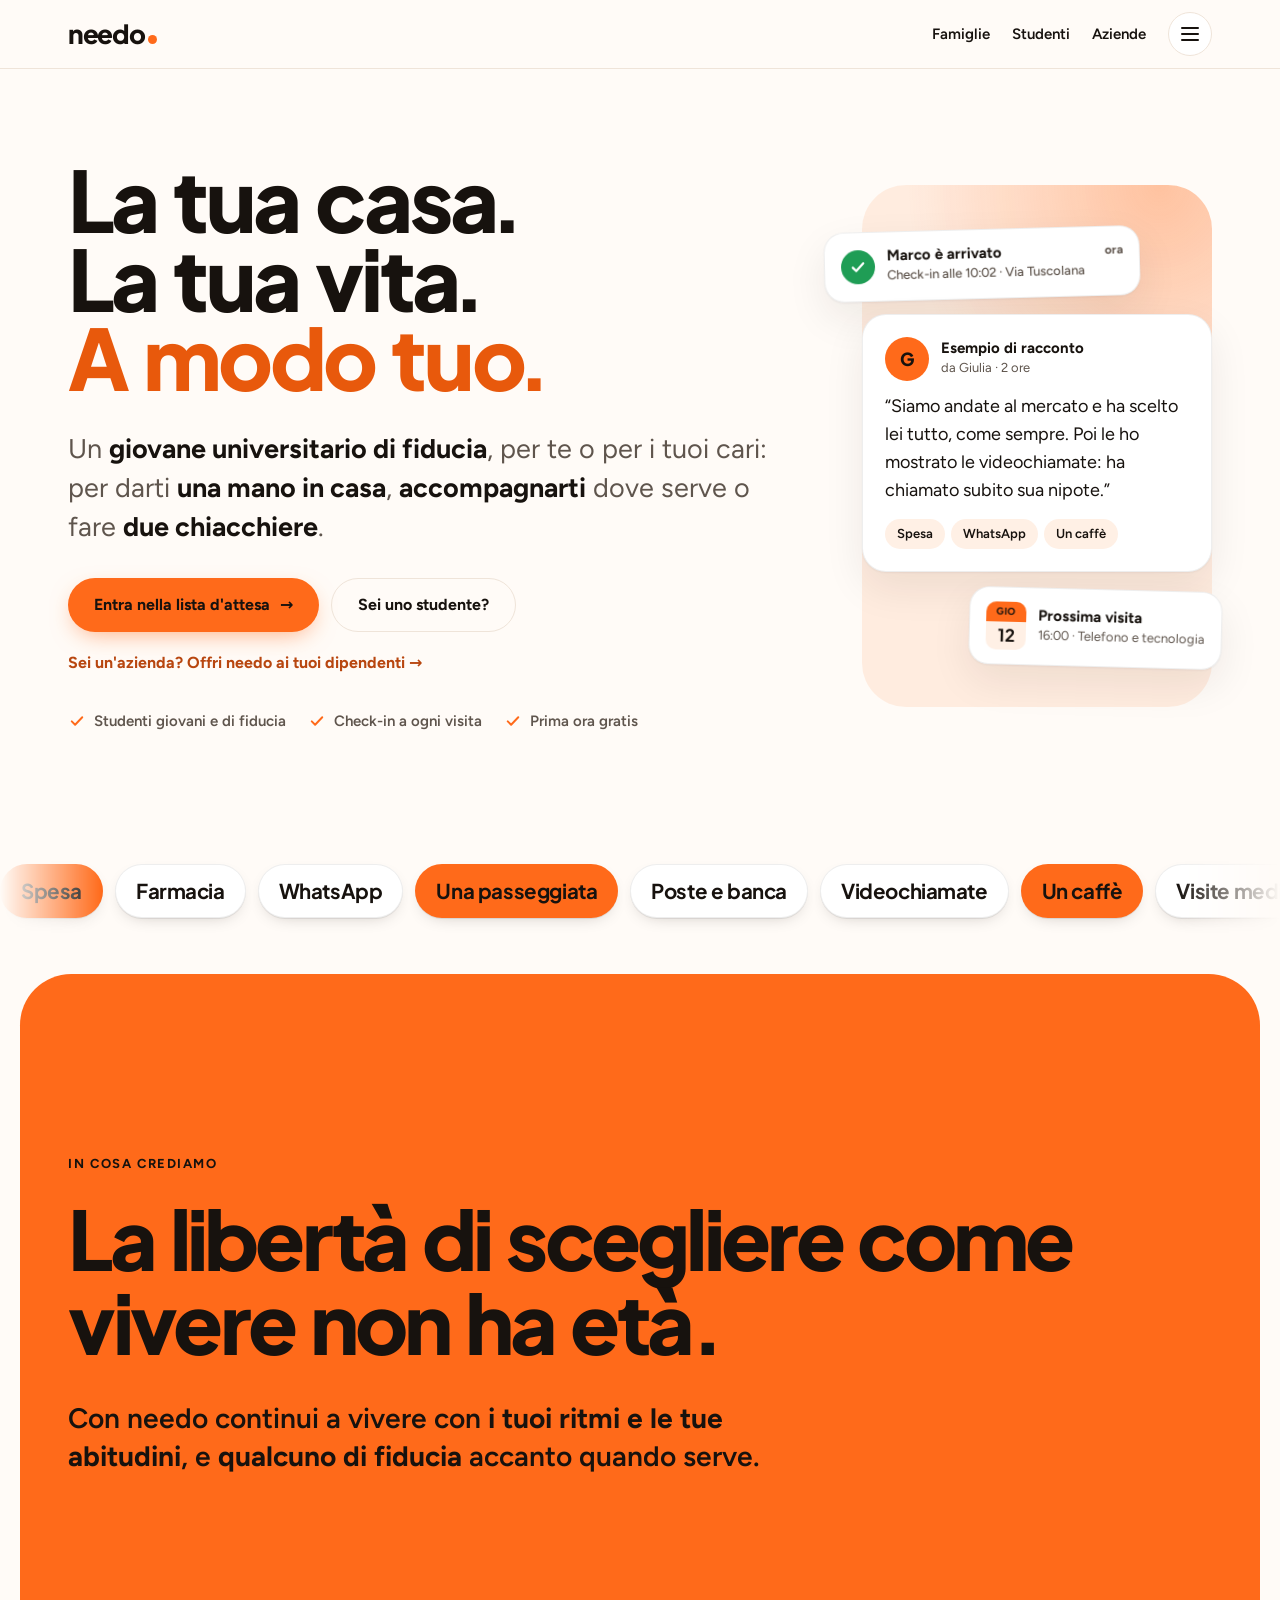
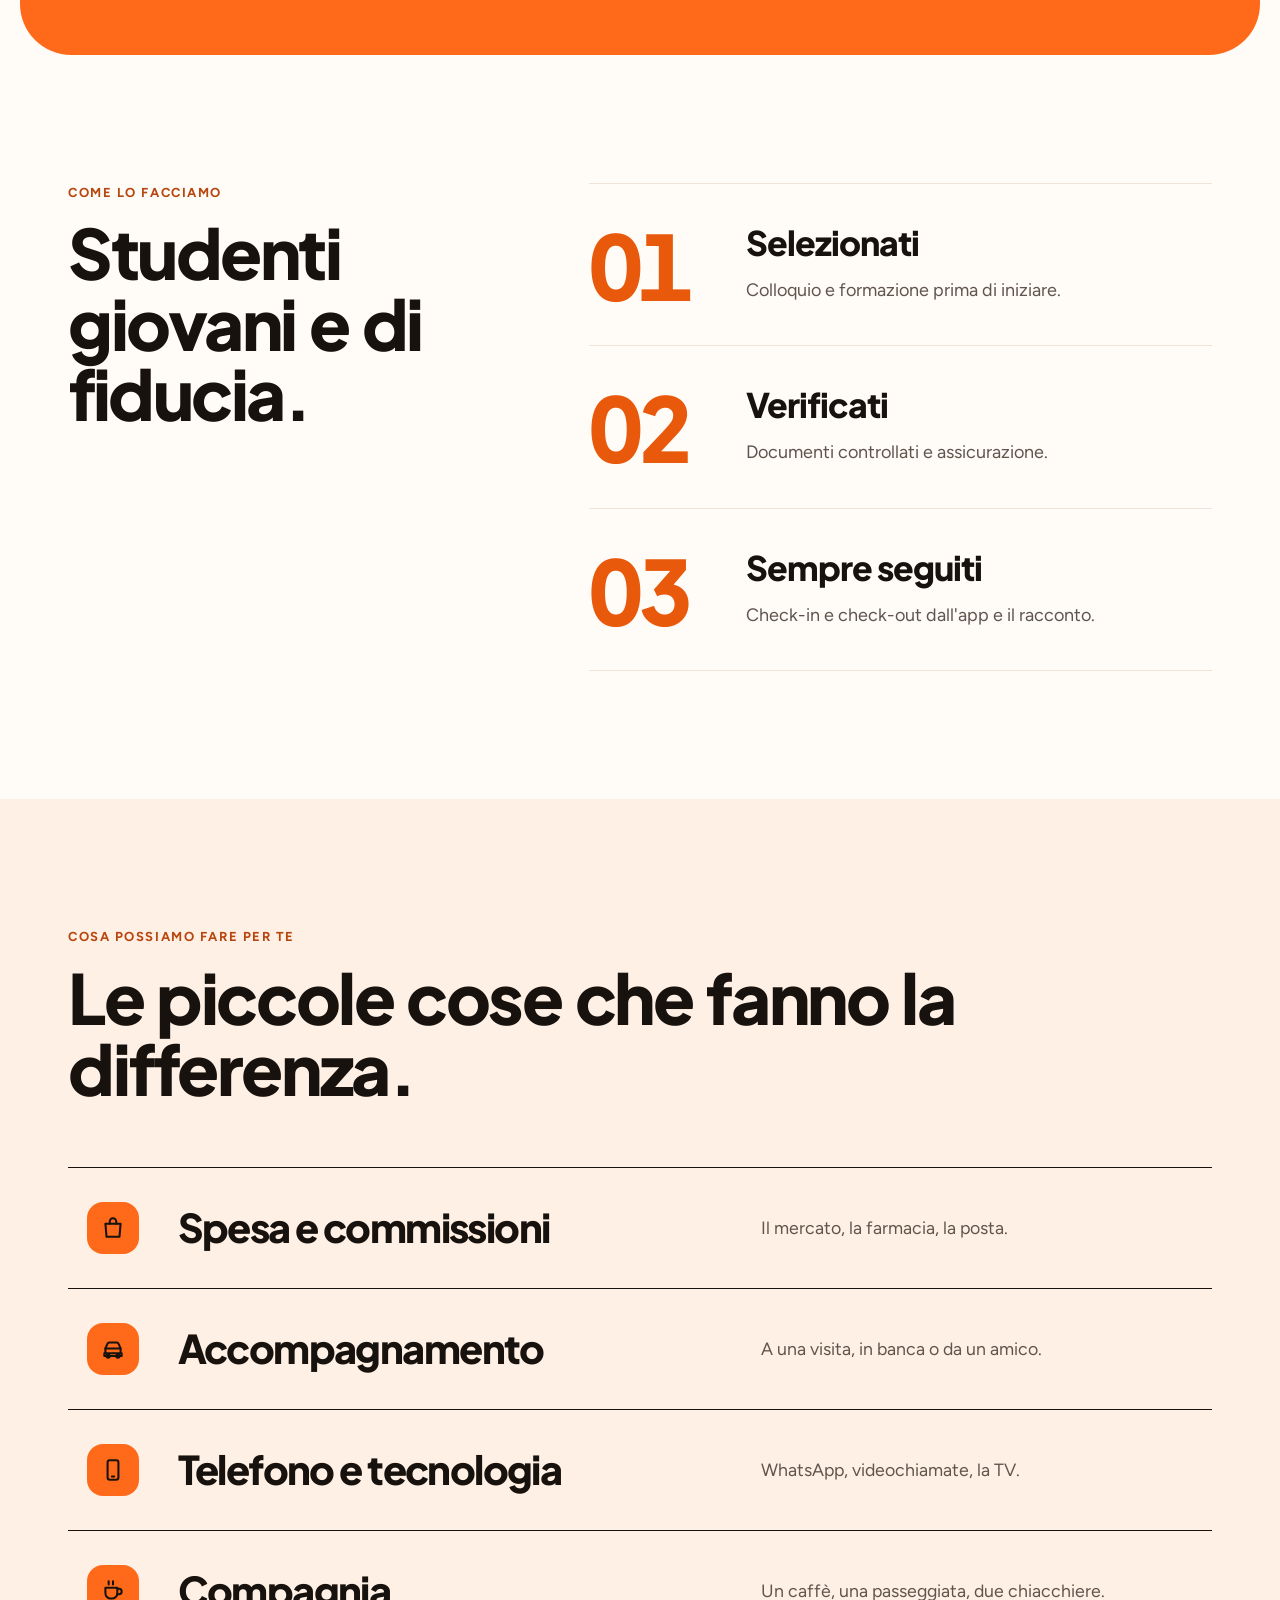
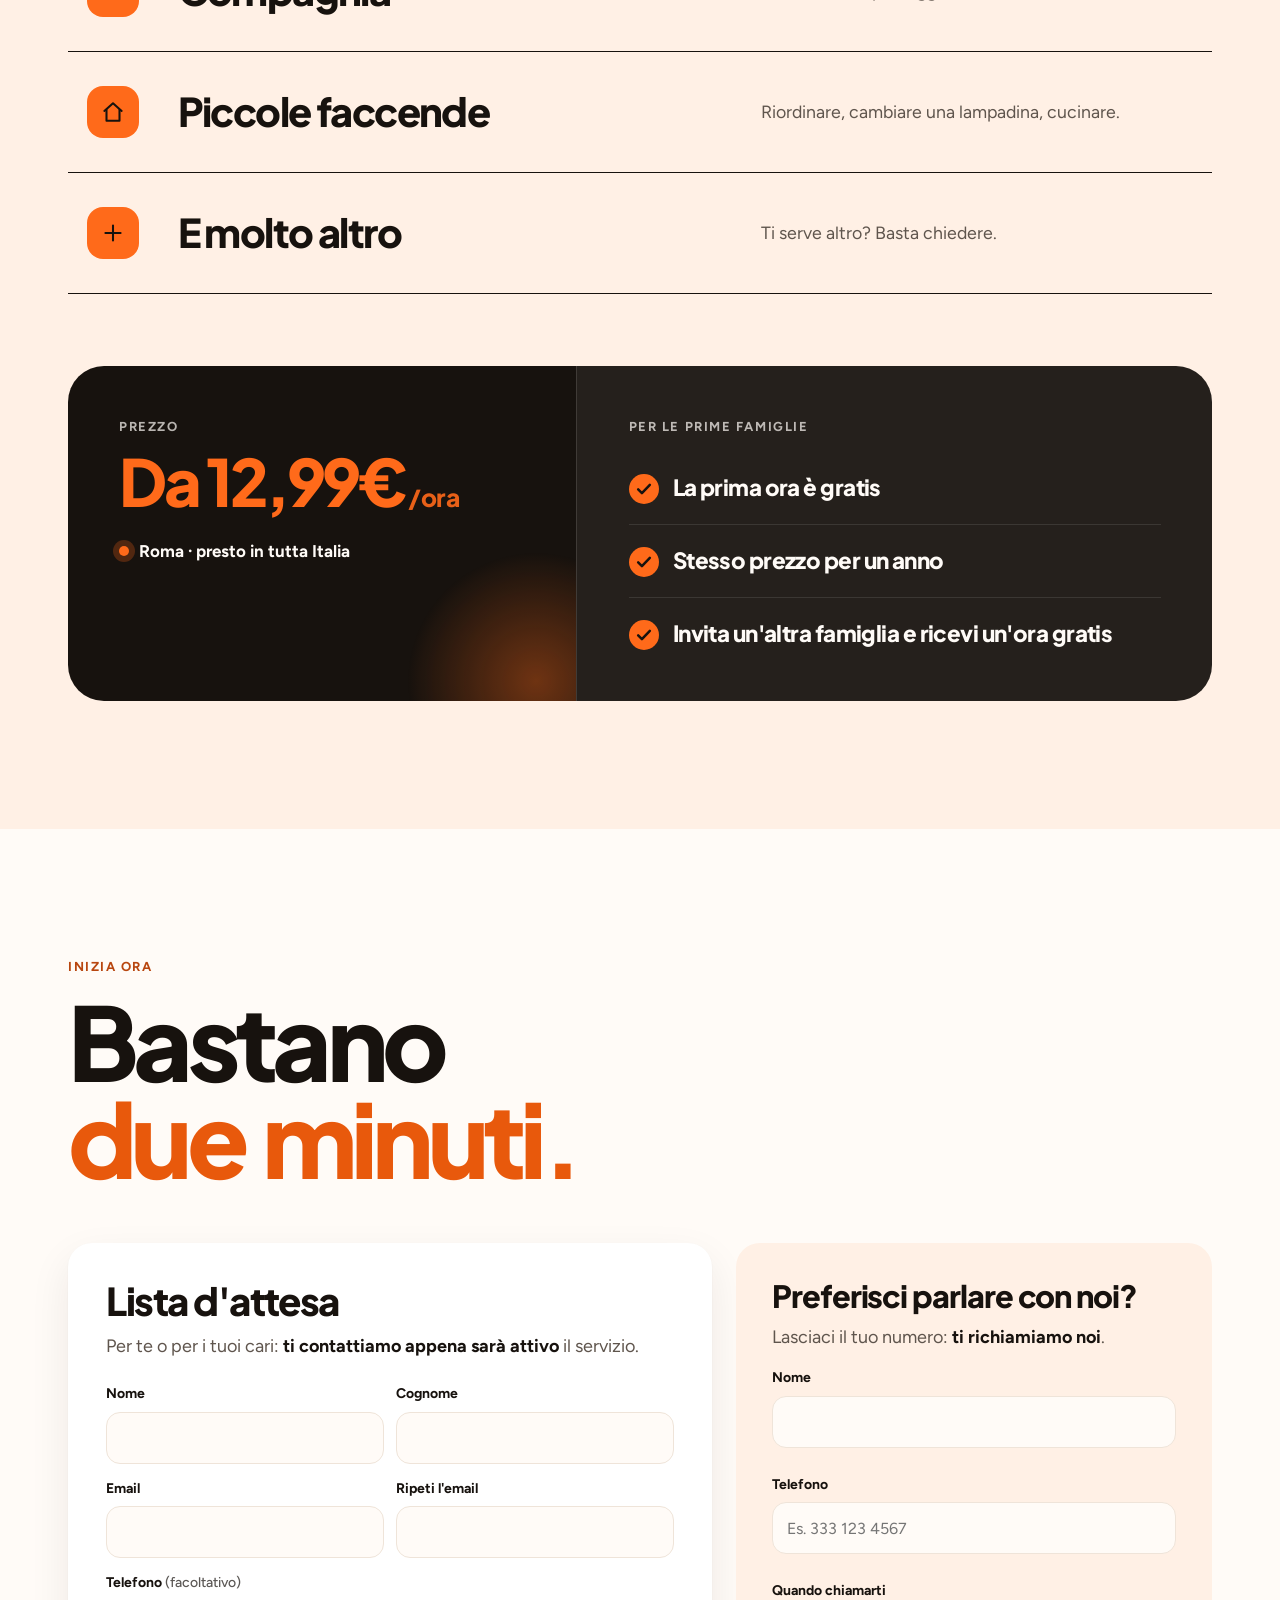
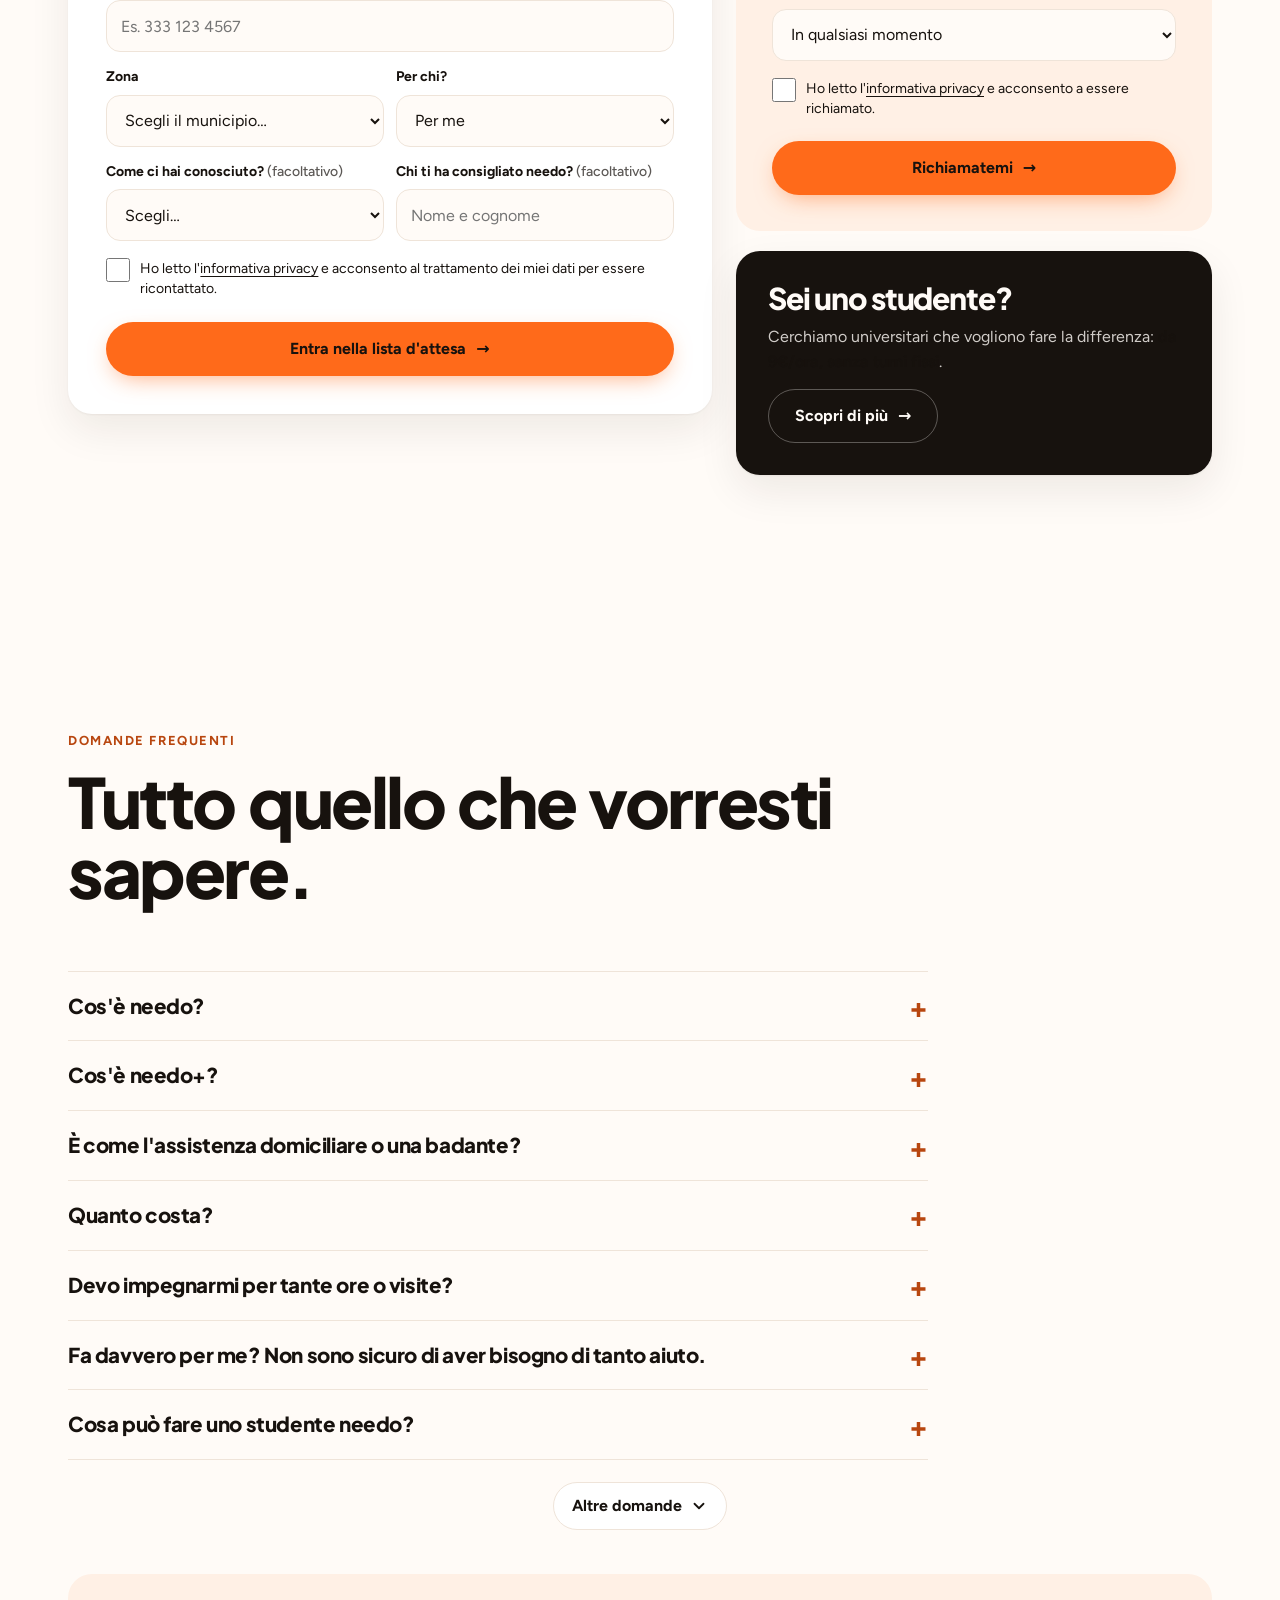
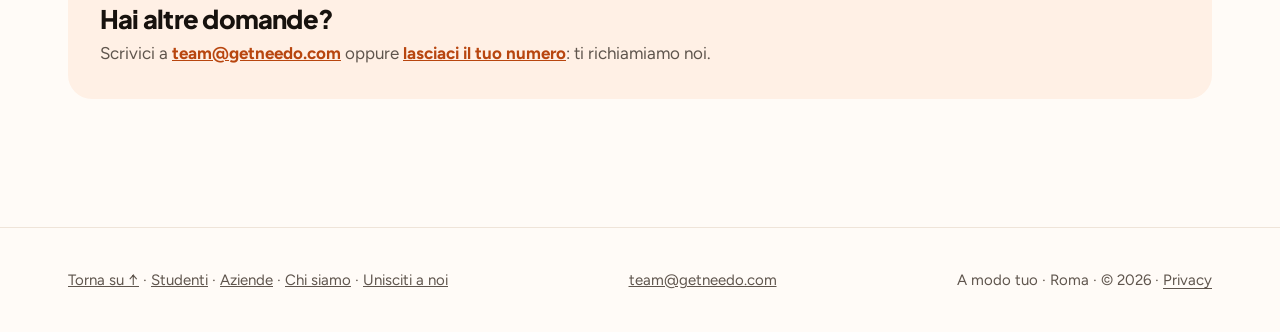
==== index.html @ 5aa0898e "Parole chiave in evidenza su homepage, studenti, aziende e FAQ Co-Authored-By: Claude Opus 5.5 <nore" ====
<!doctype html>
<html lang="it">
<head>
<meta charset="utf-8">
<meta http-equiv="Content-Security-Policy" content="default-src 'self'; script-src 'sha256-QHNyvWXRc6ZRGN6/4P1w8562lsa6UaY+77UjCeIDh50=' https://static.cloudflareinsights.com; style-src 'self' 'unsafe-inline'; font-src 'self'; img-src 'self' data:; connect-src 'self' https://cloudflareinsights.com https://script.google.com https://script.googleusercontent.com https://dns.google; form-action 'none'; base-uri 'none'; object-src 'none'; upgrade-insecure-requests">
<meta name="referrer" content="no-referrer">
<meta name="viewport" content="width=device-width, initial-scale=1, viewport-fit=cover">
<title>needo · Compagnia e aiuto per anziani a Roma</title>
<meta name="description" content="Studenti universitari selezionati aiutano gli anziani a Roma: spesa, commissioni, telefono, compagnia. Da 12,99€/ora, prima ora gratis.">
<meta name="theme-color" content="#FFFBF7" media="(prefers-color-scheme: light)">
<meta name="theme-color" content="#121010" media="(prefers-color-scheme: dark)">
<link rel="icon" type="image/svg+xml" href="/favicon.svg">
<link rel="icon" type="image/png" sizes="32x32" href="/favicon-32.png">
<link rel="apple-touch-icon" href="/apple-touch-icon.png">
<link rel="canonical" href="https://getneedo.com/">
<meta property="og:type" content="website">
<meta property="og:url" content="https://getneedo.com/">
<meta property="og:title" content="needo · Compagnia e aiuto per anziani a Roma">
<meta property="og:description" content="Studenti universitari di fiducia per la spesa, il telefono, un caffè o una passeggiata. Dopo ogni visita, un breve racconto alla famiglia. Roma.">
<meta property="og:image" content="https://getneedo.com/og-image.png">
<meta property="og:locale" content="it_IT">
<meta name="twitter:card" content="summary_large_image">
<script type="application/ld+json">{"@context": "https://schema.org", "@type": "Organization", "name": "needo", "url": "https://getneedo.com/", "logo": "https://getneedo.com/icon-512.png", "email": "team@getneedo.com", "areaServed": {"@type": "City", "name": "Roma"}}</script>
<script type="application/ld+json">{"@context": "https://schema.org", "@type": "Service", "name": "Compagnia e aiuto per anziani a domicilio", "serviceType": "Compagnia e aiuto non sanitario per anziani", "provider": {"@type": "Organization", "name": "needo", "url": "https://getneedo.com/"}, "areaServed": {"@type": "City", "name": "Roma"}, "availableLanguage": "it", "offers": {"@type": "Offer", "priceCurrency": "EUR", "priceSpecification": {"@type": "UnitPriceSpecification", "price": 12.99, "priceCurrency": "EUR", "unitText": "ora", "valueAddedTaxIncluded": true}}}</script>
<script type="application/ld+json">{"@context": "https://schema.org", "@type": "FAQPage", "mainEntity": [{"@type": "Question", "name": "Cos'è needo?", "acceptedAnswer": {"@type": "Answer", "text": "Mettiamo in contatto le persone anziane e le loro famiglie con studenti universitari selezionati, che danno una mano nelle piccole cose di ogni giorno: commissioni, accompagnamenti, tecnologia, compagnia. Dopo ogni visita la famiglia riceve un breve racconto di com'è andata."}}, {"@type": "Question", "name": "È come l'assistenza domiciliare o una badante?", "acceptedAnswer": {"@type": "Answer", "text": "No. Offriamo aiuto pratico e compagnia, a ore e quando serve, senza prestazioni sanitarie. Non sostituiamo un medico, un infermiere o una badante a tempo pieno: siamo un aiuto in più, leggero e flessibile."}}, {"@type": "Question", "name": "Quanto costa?", "acceptedAnswer": {"@type": "Answer", "text": "Da 12,99€ l'ora: paghi solo il tempo prenotato e il prezzo dipende dal servizio. A ogni visita si aggiunge un costo di servizio di 1,50€, che con l'abbonamento needo+ non paghi. Sulle visite di più di 2 ore hai uno sconto del 5%; sulle visite che si ripetono ogni settimana il 5%, o il 10% con 2 o più giorni a settimana. Per le prime famiglie la prima ora è gratis e il prezzo resta lo stesso per 12 mesi."}}, {"@type": "Question", "name": "Devo impegnarmi per tante ore o visite?", "acceptedAnswer": {"@type": "Answer", "text": "No. Puoi prenotare quando ti serve, anche una volta sola. Se vuoi visite regolari, quando prenoti scegli “Ogni settimana”: hai il 5% di sconto, il 10% se sono 2 o più giorni a settimana."}}, {"@type": "Question", "name": "Cos'è needo+?", "acceptedAnswer": {"@type": "Answer", "text": "È l'abbonamento per le famiglie, a 9,99€ al mese. Con needo+ non paghi il costo di servizio (1,50€ in meno su ogni visita), prenoti fino a 90 giorni prima invece di 60, hai uno sconto del 10% invece del 5% sulle visite di più di 2 ore e un'assistenza prioritaria: il nostro team risponde prima a te."}}, {"@type": "Question", "name": "Fa davvero per me? Non sono sicuro di aver bisogno di tanto aiuto.", "acceptedAnswer": {"@type": "Answer", "text": "È pensato proprio per chi se la cava benissimo da solo ma ogni tanto vorrebbe una mano: una commissione, un problema con il telefono, una passeggiata in compagnia. Prova la prima ora gratis e decidi tu."}}, {"@type": "Question", "name": "Cosa può fare uno studente needo?", "acceptedAnswer": {"@type": "Answer", "text": "La spesa e le commissioni, l'accompagnamento a una visita o in banca, l'aiuto con il telefono, WhatsApp e la TV, un po' di compagnia e piccole faccende di casa. Ti serve altro? Chiedi: probabilmente possiamo aiutarti."}}, {"@type": "Question", "name": "Chi sono gli studenti needo?", "acceptedAnswer": {"@type": "Answer", "text": "Sono studenti universitari maggiorenni, gentili e affidabili, che vogliono fare la differenza nella vita di qualcuno."}}, {"@type": "Question", "name": "Come garantite che le visite siano sicure e affidabili?", "acceptedAnswer": {"@type": "Answer", "text": "Conosciamo ogni studente con un colloquio, controlliamo documenti ed email universitaria e lo formiamo prima che inizi. Ogni visita inizia e finisce con un check-in e un check-out dall'app, e dopo arriva il racconto alla famiglia. Se qualcosa non va, ce ne occupiamo subito."}}, {"@type": "Question", "name": "Come viene scelto lo studente per me?", "acceptedAnswer": {"@type": "Answer", "text": "In base a dove abiti, al giorno e all'orario che preferisci e al tipo di aiuto che ti serve. Lo studente vede la tua richiesta e la accetta."}}, {"@type": "Question", "name": "In cosa è diverso needo da un'agenzia o da altre app?", "acceptedAnswer": {"@type": "Answer", "text": "Non ti mandiamo uno sconosciuto qualunque: gli studenti sono selezionati e formati da noi, prenoti in pochi tocchi senza contratti né impegni, e dopo ogni visita sai sempre com'è andata."}}, {"@type": "Question", "name": "Cosa succede durante una visita?", "acceptedAnswer": {"@type": "Answer", "text": "Lo studente arriva all'orario prenotato, fa check-in dall'app e ti aiuta con quello che avevi chiesto, con calma e ai tuoi tempi. Alla fine fa check-out e scrive il racconto della visita."}}, {"@type": "Question", "name": "Quanto dura una visita?", "acceptedAnswer": {"@type": "Answer", "text": "Decidi tu: prenoti il tempo che ti serve, a partire da un'ora."}}, {"@type": "Question", "name": "Come prenoto le visite?", "acceptedAnswer": {"@type": "Answer", "text": "Dall'app: scegli il giorno, l'orario e di cosa hai bisogno. Se preferisci, può farlo un tuo familiare per te, oppure puoi chiederci di richiamarti."}}, {"@type": "Question", "name": "Posso iscrivere un mio genitore o un nonno?", "acceptedAnswer": {"@type": "Answer", "text": "Sì. Puoi iscriverlo tu e gestire tutto al suo posto: il racconto di ogni visita arriva a te, anche se vivi lontano."}}, {"@type": "Question", "name": "Cosa significa needo per la mia famiglia?", "acceptedAnswer": {"@type": "Answer", "text": "Meno preoccupazioni: sai che il tuo caro ha qualcuno di fiducia accanto, e dopo ogni visita ricevi un racconto di com'è andata, anche da lontano."}}, {"@type": "Question", "name": "Come accedo all'app?", "acceptedAnswer": {"@type": "Answer", "text": "Quando il servizio sarà attivo nella tua zona ti mandiamo il link per scaricare l'app: accedi con l'email con cui ti sei iscritto."}}, {"@type": "Question", "name": "Non ho bisogno di assistenza: perché dovrei usarlo?", "acceptedAnswer": {"@type": "Answer", "text": "Non è solo per chi è in difficoltà. È per chi vuole continuare a vivere a modo suo, con qualcuno che dà una mano quando serve e porta un po' di compagnia."}}, {"@type": "Question", "name": "Dove siete attivi?", "acceptedAnswer": {"@type": "Answer", "text": "Stiamo partendo a Roma e presto arriveremo in tutta Italia. Iscriviti alla lista d'attesa: ti scriviamo appena possiamo venire nella tua zona."}}, {"@type": "Question", "name": "La mia azienda può offrire needo ai dipendenti?", "acceptedAnswer": {"@type": "Answer", "text": "Sì. Le aziende possono offrire needo con il welfare aziendale: per il dipendente diventa un benefit da usare per i propri familiari. Trovi tutto nella pagina per le aziende."}}, {"@type": "Question", "name": "Come funziona per gli studenti?", "acceptedAnswer": {"@type": "Answer", "text": "Guadagni da 9€ l'ora, senza turni fissi: accetti solo le visite che vuoi. Paghiamo ogni settimana e se inviti un amico ricevi 5€ quando fa le prime 3 visite. Ti candidi con l'email universitaria."}}]}</script>
<link rel="preload" href="/fonts/jakarta-800.woff2" as="font" type="font/woff2" crossorigin>
<link rel="preload" href="/fonts/figtree-400.woff2" as="font" type="font/woff2" crossorigin>
<link rel="stylesheet" href="/fonts/fonts.css">
<style>
:root{
  --bg:#FFFBF7; --surface:#FFFFFF; --soft:#FFF0E5; --ink:#17120E; --muted:#5F554D; --line:#EFE4D9;
  --brand:#FF6A1A; --on-brand:#17120E; --brand-text:#B8460F; --brand-big:#E8590C;
  --why-bg:#FF6A1A; --why-ink:#17120E; --err:#B42318;
  --btn2-bg:#17120E; --btn2-ink:#FFFBF7; --err-dark:#FFB4A6;
  --shadow:0 1px 2px rgba(40,20,10,.05),0 16px 40px rgba(40,20,10,.08);
  --head:'Plus Jakarta Sans',system-ui,sans-serif; --body:'Figtree',system-ui,sans-serif;
  color-scheme:light;
}
@media (prefers-color-scheme: dark){
  :root:not([data-theme="light"]){
    --bg:#121010; --surface:#1D1916; --soft:#26201B; --ink:#F7F1EA; --muted:#B8ADA3; --line:#332B25;
    --brand:#FF7A33; --on-brand:#17120E; --brand-text:#FF8A4C; --brand-big:#FF7A33;
    --why-bg:#FF7A33; --why-ink:#17120E; --err:#FF9B8A;
    --btn2-bg:#F7F1EA; --btn2-ink:#121010; --err-dark:#B42318;
    --shadow:0 1px 2px rgba(0,0,0,.4),0 16px 40px rgba(0,0,0,.4);
    color-scheme:dark;
  }
}
:root[data-theme="dark"]{
  --bg:#121010; --surface:#1D1916; --soft:#26201B; --ink:#F7F1EA; --muted:#B8ADA3; --line:#332B25;
  --brand:#FF7A33; --on-brand:#17120E; --brand-text:#FF8A4C; --brand-big:#FF7A33;
  --why-bg:#FF7A33; --why-ink:#17120E; --err:#FF9B8A;
  --btn2-bg:#F7F1EA; --btn2-ink:#121010; --err-dark:#B42318;
  --shadow:0 1px 2px rgba(0,0,0,.4),0 16px 40px rgba(0,0,0,.4);
  color-scheme:dark;
}
*{box-sizing:border-box}
html{scroll-behavior:smooth;scroll-padding-top:84px}
body{margin:0;background:var(--bg);color:var(--ink);font-family:var(--body);font-size:clamp(16px,.95rem + .25vw,18px);line-height:1.6;-webkit-font-smoothing:antialiased}
.wrap{width:100%;max-width:1240px;margin:0 auto;padding-left:clamp(20px,4vw,48px);padding-right:clamp(20px,4vw,48px)}
h1,h2,h3,h4{margin:0;font-family:var(--head);font-weight:800;letter-spacing:-.035em;line-height:1.02}
p{margin:0}
a{color:var(--brand-text)}
.eyebrow{font-size:13px;font-weight:700;letter-spacing:.12em;text-transform:uppercase;color:var(--brand-text)}

.btn{display:inline-flex;align-items:center;justify-content:center;gap:10px;min-height:54px;padding:0 26px;border-radius:999px;font-family:var(--body);font-weight:700;font-size:16px;line-height:1;text-decoration:none;border:0;cursor:pointer;transition:transform .18s cubic-bezier(.2,.8,.2,1),box-shadow .18s}
.btn:hover{transform:translateY(-2px)}
.btn:focus-visible,.theme-btn:focus-visible,.field input:focus-visible,.field select:focus-visible{outline:3px solid var(--brand);outline-offset:2px}
.btn-primary{background:var(--brand);color:var(--on-brand);box-shadow:0 8px 24px -8px rgba(255,106,26,.6)}
.btn-dark{background:var(--btn2-bg);color:var(--btn2-ink)}
.btn-ghost{background:transparent;color:var(--ink);border:1.5px solid var(--line)}
.btn .arr{transition:transform .18s}
.btn:hover .arr{transform:translateX(3px)}
.btn[disabled]{opacity:.6;cursor:wait;transform:none}

/* nav */
header{position:sticky;top:0;z-index:20;background:color-mix(in srgb,var(--bg) 86%,transparent);backdrop-filter:saturate(1.4) blur(12px);-webkit-backdrop-filter:saturate(1.4) blur(12px);border-bottom:1px solid var(--line)}
.nav{display:flex;align-items:center;justify-content:space-between;height:68px;gap:16px}
.logo{display:flex;align-items:baseline;gap:2px;text-decoration:none;color:var(--ink);font-family:var(--head);font-weight:800;font-size:26px;letter-spacing:-.05em}
.logo i{width:9px;height:9px;border-radius:50%;background:var(--brand);display:inline-block;margin-left:1px}
.links{display:flex;gap:22px;align-items:center}
.links a{color:var(--ink);text-decoration:none;font-weight:600;font-size:15px}
.links a:hover{color:var(--brand-text)}
.links .btn{min-height:44px;padding:0 20px;font-size:15px;color:var(--on-brand)}
@media (max-width:860px){.links .hide-sm{display:none}}
.theme-btn{width:44px;height:44px;flex:none;border-radius:50%;border:1.5px solid var(--line);background:var(--surface);color:var(--ink);display:flex;align-items:center;justify-content:center;cursor:pointer;padding:0}
.theme-btn:hover{border-color:var(--brand)}
.theme-btn svg{width:20px;height:20px;fill:none;stroke:currentColor;stroke-width:1.8;stroke-linecap:round;stroke-linejoin:round}
.theme-btn .sun{display:none}
.is-dark .theme-btn .sun{display:block}
.is-dark .theme-btn .moon{display:none}

/* hero */
.hero{display:grid;grid-template-columns:minmax(0,1.3fr) minmax(0,.7fr);gap:clamp(32px,5vw,72px);align-items:center;padding-top:clamp(40px,7vw,96px);padding-bottom:clamp(56px,8vw,112px)}
@media (max-width:900px){.hero{grid-template-columns:minmax(0,1fr)}}
.hero h1{font-size:clamp(46px,6.6vw,112px);line-height:.94;letter-spacing:-.05em}
@media (max-width:900px){.hero h1{font-size:clamp(46px,13vw,96px)}}
.hero h1 .o{color:var(--brand-big)}
.hero h1{letter-spacing:-.04em!important;word-spacing:.06em}
.hero h1 .p{margin-left:-.07em}
@media (prefers-color-scheme: dark){:root:not([data-theme="light"]) .fact b{color:#C84C12}}
:root[data-theme="dark"] .fact b{color:#C84C12}
@media (prefers-color-scheme: dark){:root:not([data-theme="light"]) .price-main b{color:#C84C12}}
:root[data-theme="dark"] .price-main b{color:#C84C12}
.why blockquote,.head h2,.join-head h2{word-spacing:.05em}
.hero h1 .ln{display:block;overflow:hidden;padding-bottom:.08em;margin-bottom:-.08em}
.hero h1 .ln>span{display:inline-block;transform:translateY(110%);animation:lineUp 1s cubic-bezier(.16,1,.3,1) forwards}
.hero h1 .ln:nth-child(2)>span{animation-delay:.12s}
.hero h1 .ln:nth-child(3)>span{animation-delay:.24s}
@keyframes lineUp{to{transform:none}}
::selection{background:var(--brand);color:var(--on-brand)}
.story{transition:transform .5s cubic-bezier(.16,1,.3,1);will-change:transform}
.why{margin:0 clamp(8px,1.6vw,24px);border-radius:clamp(28px,4vw,56px)}
.bigmark{font-family:var(--head);font-weight:800;font-size:clamp(96px,25vw,380px);letter-spacing:-.075em;line-height:.78;color:var(--ink);white-space:nowrap;padding:clamp(24px,4vw,56px) 0 clamp(20px,3vw,40px);user-select:none}
.bigmark i{display:inline-block;width:.16em;height:.16em;border-radius:50%;background:var(--brand);margin-left:.02em}
.btn-primary:hover{box-shadow:0 14px 34px -10px rgba(255,106,26,.75)}
@media (prefers-reduced-motion: reduce){.hero h1 .ln>span{animation:none;transform:none}.story{transition:none}}
.lead{font-size:clamp(18px,1rem + .5vw,22px);color:var(--muted);max-width:32em;margin-top:clamp(20px,3vw,32px);line-height:1.5}
.ctas{display:flex;flex-wrap:wrap;gap:12px;margin-top:32px}
.note{display:inline-flex;align-items:center;gap:10px;margin-top:22px;font-size:15px;font-weight:600;color:var(--ink)}
.note i{width:8px;height:8px;border-radius:50%;background:var(--brand);box-shadow:0 0 0 0 rgba(255,106,26,.6);animation:pulse 2s infinite}
@keyframes pulse{0%{box-shadow:0 0 0 0 rgba(255,106,26,.55)}70%{box-shadow:0 0 0 10px rgba(255,106,26,0)}100%{box-shadow:0 0 0 0 rgba(255,106,26,0)}}

.stage{position:relative;padding:30px 0}
.stage::before{content:"";position:absolute;inset:0 0 0 28px;border-radius:44px;background:var(--brand);opacity:.14}
.stage::after{content:"";position:absolute;width:110px;height:110px;right:-6px;top:-18px;border-radius:50%;background:var(--brand)}
.card{background:var(--surface);border-radius:24px;box-shadow:var(--shadow);padding:22px}
.stack{position:relative;z-index:1;display:flex;flex-direction:column;gap:14px;padding-right:22px}
.ping{align-self:flex-start;display:flex;align-items:center;gap:10px;padding:12px 18px;border-radius:999px;font-size:14px;font-weight:700}
.ping i{width:10px;height:10px;border-radius:50%;background:#1F9D55;display:block}
.ping small{color:var(--muted);font-weight:500;font-size:14px}
.story{margin-left:28px}
.who{display:flex;align-items:center;gap:12px;margin-bottom:12px}
.avatar{width:44px;height:44px;border-radius:50%;display:flex;align-items:center;justify-content:center;font-weight:800;color:var(--on-brand);background:var(--brand);flex:none;font-family:var(--head)}
.who b{display:block;font-size:15px;line-height:1.3}
.who small{display:block;color:var(--muted);font-size:13px}
.quote{font-size:clamp(16px,1rem + .2vw,18px);line-height:1.55}
.tags{display:flex;flex-wrap:wrap;gap:6px;margin-top:14px}
.tag{background:var(--soft);border-radius:999px;padding:5px 12px;font-size:13px;font-weight:600}
.mini{align-self:flex-end;padding:16px 20px;min-width:210px}
.mini small{display:block;color:var(--muted);font-size:13px}
.mini b{display:block;font-family:var(--head);font-size:22px;letter-spacing:-.02em;margin:2px 0}

/* marquee */
.marquee{border-top:1px solid var(--line);border-bottom:1px solid var(--line);overflow:hidden;padding:18px 0;background:var(--surface)}
.track{display:flex;gap:40px;width:max-content;animation:slide 28s linear infinite}
.track span{font-family:var(--head);font-weight:800;font-size:clamp(22px,3vw,34px);letter-spacing:-.03em;white-space:nowrap;display:flex;align-items:center;gap:40px}
.track span::after{content:"";width:12px;height:12px;border-radius:50%;background:var(--brand);display:block}
@keyframes slide{to{transform:translateX(-50%)}}

/* sections */
section{padding:clamp(64px,10vw,128px) 0}
.why{background:var(--why-bg);color:var(--why-ink)}
.why .eyebrow{color:var(--why-ink);opacity:.75}
.why blockquote{margin:22px 0 0;font-family:var(--head);font-weight:800;font-size:clamp(34px,5.6vw,80px);line-height:1.02;letter-spacing:-.045em;max-width:15em}
.head{margin-bottom:clamp(32px,5vw,64px)}
.head h2{font-size:clamp(34px,5.4vw,72px);margin-top:14px;max-width:14em}

.steps{display:grid;grid-template-columns:repeat(3,minmax(0,1fr));gap:clamp(14px,2vw,24px)}
@media (max-width:900px){.steps{grid-template-columns:minmax(0,1fr)}}
.step{border-top:2px solid var(--ink);padding-top:22px}
.step .num{font-family:var(--head);font-weight:800;font-size:clamp(44px,5vw,64px);letter-spacing:-.05em;color:var(--brand-big);line-height:1}
.step h3{font-size:clamp(22px,1.2rem + .6vw,28px);margin-top:18px;letter-spacing:-.03em;line-height:1.1}
.step p{color:var(--muted);margin-top:10px}

.whatbg{background:var(--soft)}
.svcs{display:grid;grid-template-columns:repeat(4,minmax(0,1fr));gap:clamp(14px,1.6vw,20px)}
@media (max-width:1000px){.svcs{grid-template-columns:repeat(2,minmax(0,1fr))}}
@media (max-width:560px){.svcs{grid-template-columns:minmax(0,1fr)}}
.svc{padding:clamp(22px,2.4vw,30px);display:flex;flex-direction:column;gap:14px;transition:transform .2s cubic-bezier(.2,.8,.2,1)}
.svc:hover{transform:translateY(-4px)}
.ic{width:52px;height:52px;border-radius:16px;background:var(--brand);display:flex;align-items:center;justify-content:center;flex:none}
.ic svg{width:26px;height:26px;stroke:var(--on-brand);fill:none;stroke-width:1.9;stroke-linecap:round;stroke-linejoin:round}
.svc h3{font-size:clamp(20px,1.1rem + .4vw,24px);letter-spacing:-.03em;line-height:1.1}
.svc p{color:var(--muted);font-size:clamp(15px,.9rem + .15vw,16px)}
.facts{display:grid;grid-template-columns:repeat(2,minmax(0,1fr));gap:clamp(14px,1.6vw,20px);margin-top:clamp(14px,1.6vw,20px)}
@media (max-width:700px){.facts{grid-template-columns:minmax(0,1fr)}}
.fact{padding:clamp(24px,3vw,36px)}
.fact small{color:var(--muted);font-size:13px;font-weight:700;letter-spacing:.1em;text-transform:uppercase}
.fact b{display:block;font-family:var(--head);font-weight:800;font-size:clamp(40px,5vw,64px);letter-spacing:-.05em;line-height:1;margin-top:10px}
.fact p{color:var(--muted);margin-top:10px}
.offers{margin-top:clamp(28px,4vw,48px)}
.offers .grid{display:grid;grid-template-columns:repeat(3,minmax(0,1fr));gap:clamp(14px,1.6vw,20px);margin-top:14px}
@media (max-width:760px){.offers .grid{grid-template-columns:minmax(0,1fr)}}
.offer{padding:clamp(20px,2.4vw,28px)}
.offer h3{font-size:clamp(20px,1.6vw,24px)}
.offer p{color:var(--muted);margin-top:8px}
.offers .note{font-size:14px;color:var(--muted);margin-top:12px}
.faq{max-width:860px}
.faq details{border-top:1.5px solid var(--line);padding:18px 0}
.faq details:last-child{border-bottom:1.5px solid var(--line)}
.faq summary{cursor:pointer;list-style:none;font-family:var(--head);font-weight:800;font-size:clamp(19px,1.6vw,23px);letter-spacing:-.02em;display:flex;justify-content:space-between;gap:16px;align-items:center}
.faq summary::-webkit-details-marker{display:none}
.faq summary::after{content:"+";font-size:28px;line-height:1;color:var(--brand-text);flex:none;transition:transform .2s}
.faq details[open] summary::after{transform:rotate(45deg)}
.faq details p{color:var(--muted);margin-top:10px;max-width:46em}
.foot .contact a{color:var(--muted)}

/* forms */
.join{display:grid;grid-template-columns:repeat(2,minmax(0,1fr));gap:clamp(16px,2vw,24px)}
@media (max-width:900px){.join{grid-template-columns:minmax(0,1fr)}}
.form{padding:clamp(22px,3vw,40px)}
.form h3{font-size:clamp(28px,3vw,40px);letter-spacing:-.04em}
.form .intro{color:var(--muted);margin:12px 0 22px}
.form-dark{background:var(--btn2-bg);color:var(--btn2-ink)}
.form-dark .intro,.form-dark .field label{color:inherit}
.form-dark .intro{opacity:.8}
.field{display:flex;flex-direction:column;gap:6px;margin-bottom:14px;min-width:0}
.field label{font-size:14px;font-weight:700}
.field input,.field select{font-family:var(--body);font-size:16px;color:var(--ink);background:var(--bg);border:1.5px solid var(--line);border-radius:14px;min-height:52px;padding:0 14px;width:100%;scroll-margin-top:96px}
.field.invalid input{border-color:var(--err);border-width:2px}
.err{font-size:14px;line-height:1.4;color:var(--err);margin:0;font-weight:600}
.form-dark .err,.form-dark .fail{color:var(--err-dark)}
.err[hidden],.extra[hidden]{display:none}
.fix{font:inherit;font-weight:800;color:inherit;background:none;border:0;padding:0;margin-left:4px;cursor:pointer;text-decoration:underline;text-underline-offset:3px}
.row2{display:grid;grid-template-columns:repeat(2,minmax(0,1fr));gap:12px}
@media (max-width:480px){.row2{grid-template-columns:minmax(0,1fr)}}
.form .btn{width:100%;margin-top:6px}
.perks{display:flex;flex-direction:column;gap:10px;margin:0 0 22px;padding:0;list-style:none}
.perks li{display:flex;gap:10px;align-items:center;font-size:17px;font-weight:600}
.perks svg{flex:none;width:22px;height:22px;stroke:var(--brand);fill:none;stroke-width:2.4;stroke-linecap:round;stroke-linejoin:round}
.hint{font-size:13px;opacity:.75;margin-top:-6px;margin-bottom:14px}
.done{display:none;text-align:center;padding:28px 0 8px}
.done .ic{margin:0 auto 16px;width:64px;height:64px;border-radius:50%}
.done h4{font-size:28px;letter-spacing:-.03em}
.done p{margin-top:8px;opacity:.8}
.callback{margin-top:clamp(16px,2vw,24px);padding:clamp(22px,3vw,36px);display:grid;grid-template-columns:minmax(0,1fr) minmax(0,1.8fr);gap:clamp(16px,3vw,40px);align-items:start;background:var(--soft);box-shadow:none}
@media (max-width:900px){.callback{grid-template-columns:minmax(0,1fr)}}
.callback h3{font-size:clamp(24px,2.4vw,32px);letter-spacing:-.035em;line-height:1.1}
.callback .cb-text p{color:var(--muted);margin-top:10px}
.row3{display:grid;grid-template-columns:repeat(3,minmax(0,1fr));gap:12px}
@media (max-width:700px){.row3{grid-template-columns:minmax(0,1fr)}}
.callback .btn{width:auto;margin-top:6px}
@media (max-width:480px){.callback .btn{width:100%}}
.cb-done{font-size:18px;line-height:1.5;padding:8px 0}
.cb-done b{display:block;font-family:var(--head);font-size:22px;letter-spacing:-.02em;margin-bottom:4px}
.field select:invalid,.field input:invalid{box-shadow:none}

/* nav v4: Famiglie / Studenti / Aziende + menu */
.links{position:relative}
.menu-btn{width:44px;height:44px;border-radius:50%;border:1.5px solid var(--line);background:var(--surface);display:inline-flex;flex-direction:column;align-items:center;justify-content:center;gap:4px;cursor:pointer;padding:0}
.menu-btn span{display:block;width:18px;height:2px;border-radius:2px;background:var(--ink);transition:transform .25s ease,opacity .2s ease}
.menu-btn[aria-expanded="true"] span:nth-child(1){transform:translateY(6px) rotate(45deg)}
.menu-btn[aria-expanded="true"] span:nth-child(2){opacity:0}
.menu-btn[aria-expanded="true"] span:nth-child(3){transform:translateY(-6px) rotate(-45deg)}
.menu-btn:focus-visible{outline:3px solid var(--brand);outline-offset:2px}
.menu{position:absolute;right:0;top:calc(100% + 10px);min-width:220px;background:var(--surface);border:1px solid var(--line);border-radius:20px;box-shadow:0 18px 40px -18px rgba(23,18,14,.35);padding:8px;display:flex;flex-direction:column;z-index:30}
.menu[hidden]{display:none}
.menu a{padding:12px 14px;border-radius:12px;font-size:17px;font-weight:700;color:var(--ink);text-decoration:none}
.menu a:hover,.menu a:focus-visible{background:var(--soft);color:var(--brand-text);outline:none}
.menu .only-sm{display:none}
@media (max-width:860px){.menu .only-sm{display:block}}
.js .faq-more:not(.open){display:none}
.faq-more{margin-top:0}
.faq-toggle{display:none;margin:22px auto 0;align-items:center;gap:8px;font:inherit;font-weight:700;font-size:16px;color:var(--ink);background:var(--surface);border:1.5px solid var(--line);border-radius:999px;padding:10px 18px;cursor:pointer}
.js .faq-toggle{display:flex}
.faq-toggle:hover{border-color:var(--brand)}
.faq-toggle:focus-visible{outline:3px solid var(--brand);outline-offset:2px}
.faq-toggle svg{width:18px;height:18px;fill:none;stroke:currentColor;stroke-width:2.4;stroke-linecap:round;stroke-linejoin:round;transition:transform .25s ease}
.faq-toggle[aria-expanded="true"] svg{transform:rotate(180deg)}
.more{margin-top:clamp(28px,4vw,44px);padding:clamp(22px,3vw,32px);border-radius:24px;background:var(--soft)}
.more h3{font-size:clamp(22px,2vw,28px);letter-spacing:-.03em}
.more p{margin-top:8px;color:var(--muted);font-size:17px}
.more a{color:var(--brand-text);font-weight:700}

/* v5: hero più pulito, blocco prezzo unico */
.biz-link{display:inline-block;margin-top:18px;font-weight:700;font-size:16px;color:var(--brand-text);text-decoration:none}
.biz-link:hover{text-decoration:underline;text-underline-offset:4px}
.trust{list-style:none;padding:0;margin:clamp(22px,3vw,32px) 0 0;display:flex;flex-wrap:wrap;gap:10px 22px}
.trust li{display:flex;align-items:center;gap:8px;font-size:15px;font-weight:600;color:var(--muted)}
.trust svg{width:18px;height:18px;flex:none;fill:none;stroke:var(--brand);stroke-width:2.6;stroke-linecap:round;stroke-linejoin:round}
.price{margin-top:clamp(40px,6vw,72px);display:grid;grid-template-columns:minmax(0,1fr) minmax(0,1.25fr);border-radius:clamp(24px,3vw,36px);overflow:hidden;background:var(--btn2-bg);color:var(--btn2-ink)}
@media (max-width:820px){.price{grid-template-columns:minmax(0,1fr)}}
.price .lab{display:block;font-size:13px;font-weight:700;letter-spacing:.12em;text-transform:uppercase;opacity:.7}
.price-main{padding:clamp(28px,4vw,52px)}
.price-main b{display:block;font-family:var(--head);font-weight:800;font-size:clamp(52px,6.4vw,92px);line-height:.95;letter-spacing:-.055em;color:var(--brand);margin-top:12px;white-space:nowrap}
.price-main b small{font-size:.38em;letter-spacing:-.02em;margin-left:4px;opacity:.9}
.price-main p{margin-top:12px;font-size:17px;opacity:.8}
.price-main .where{display:flex;align-items:center;gap:10px;margin-top:22px;font-weight:700;opacity:1}
.price-main .dot{width:10px;height:10px;border-radius:50%;background:var(--brand);box-shadow:0 0 0 6px color-mix(in srgb,var(--brand) 25%,transparent)}
.price-offers{padding:clamp(28px,4vw,52px);background:color-mix(in srgb,var(--btn2-ink) 6%,transparent);border-left:1px solid color-mix(in srgb,var(--btn2-ink) 12%,transparent)}
@media (max-width:820px){.price-offers{border-left:0;border-top:1px solid color-mix(in srgb,var(--btn2-ink) 12%,transparent)}}
.price-offers ul{list-style:none;padding:0;margin:18px 0 0;display:flex;flex-direction:column;gap:18px}
.price-offers li{display:flex;gap:14px;align-items:flex-start}
.price-offers li svg{flex:none;width:26px;height:26px;padding:4px;border-radius:50%;background:var(--brand);fill:none;stroke:var(--on-brand);stroke-width:3;stroke-linecap:round;stroke-linejoin:round;margin-top:2px}
.price-offers li b{display:block;font-family:var(--head);font-weight:800;font-size:clamp(19px,1.1rem + .4vw,24px);letter-spacing:-.025em;line-height:1.15}
.price-offers li span{display:block;opacity:.75;font-size:16px;margin-top:3px}

/* v6 */
.trust li{white-space:nowrap}
.join{grid-template-columns:minmax(0,1.15fr) minmax(0,.85fr)!important;align-items:start}
@media (max-width:900px){.join{grid-template-columns:minmax(0,1fr)!important}}
.side{display:flex;flex-direction:column;gap:clamp(14px,1.6vw,20px)}
.side .callback{margin-top:0;grid-template-columns:minmax(0,1fr)!important;gap:16px}
.side .callback .row3{grid-template-columns:minmax(0,1fr)}
.side .callback .btn{width:100%}
.side-stud{padding:clamp(22px,3vw,32px);background:var(--btn2-bg);color:var(--btn2-ink);display:flex;flex-direction:column;gap:10px;align-items:flex-start}
.side-stud h3{font-size:clamp(24px,2.4vw,30px);letter-spacing:-.035em}
.side-stud p{opacity:.8;font-size:16px}
.side-stud .btn{color:inherit;border-color:color-mix(in srgb,currentColor 30%,transparent);margin-top:4px}
.price-main b{font-size:clamp(40px,10.5vw,92px);white-space:normal}
.price-main b small{white-space:nowrap}
.price-offers li b{font-size:clamp(18px,1rem + .5vw,23px)}
.price-offers li{align-items:center}
.sent form{display:none}
.sent .done{display:block}
.fail{color:var(--err);font-weight:600;font-size:14px;margin-top:10px;line-height:1.45}
.fail a{color:inherit;font-weight:800}
.hp{position:absolute!important;left:-9999px;width:1px;height:1px;overflow:hidden}
.field .opt{font-weight:500;opacity:.7}
.done .to{font-weight:800;word-break:break-all}
.done .tip{font-size:14px;margin-top:12px}
.done .acts{display:flex;flex-wrap:wrap;gap:10px;justify-content:center;margin-top:20px}
.done .acts .btn{width:auto;min-height:46px;padding:0 20px;font-size:15px;margin:0}
.form-dark .btn-ghost{color:inherit;border-color:color-mix(in srgb,currentColor 30%,transparent)}
.done .note{font-size:14px;font-weight:600;margin-top:14px;min-height:1.4em}
.btn[disabled]{opacity:.6;cursor:default;transform:none}
dialog.verify{width:min(480px,calc(100% - 32px));border:0;border-radius:24px;padding:36px 28px 30px;background:var(--surface);color:var(--ink);box-shadow:0 30px 80px rgba(0,0,0,.35);text-align:center}
dialog.verify::backdrop{background:rgba(10,8,6,.55)}
dialog.verify .ic{margin:0 auto 16px;width:64px;height:64px;border-radius:50%;background:var(--brand);display:flex;align-items:center;justify-content:center}
dialog.verify .ic svg{width:30px;height:30px;stroke:var(--on-brand);fill:none;stroke-width:2.6;stroke-linecap:round;stroke-linejoin:round}
dialog.verify h2{font-size:28px;letter-spacing:-.03em}
dialog.verify p{color:var(--muted);margin-top:10px}
dialog.verify .btn{margin-top:22px}
.spin{width:30px;height:30px;border-radius:50%;border:3px solid color-mix(in srgb,var(--on-brand) 25%,transparent);border-top-color:var(--on-brand);animation:sp 0.9s linear infinite}
@keyframes sp{to{transform:rotate(360deg)}}

/* privacy */
.check{display:flex;gap:10px;align-items:flex-start;font-size:14px;line-height:1.45;margin:4px 0 16px}
.check input{width:20px;height:20px;flex:none;margin:1px 0 0;accent-color:var(--brand);cursor:pointer}
.check a,.linkbtn{color:inherit;font-weight:700;text-decoration:underline;text-underline-offset:3px}
.linkbtn{background:none;border:0;padding:0;font:inherit;cursor:pointer}
dialog.priv{width:min(720px,calc(100% - 32px));max-height:min(80vh,800px);border:0;border-radius:24px;padding:0;background:var(--surface);color:var(--ink);box-shadow:0 30px 80px rgba(0,0,0,.35)}
dialog.priv::backdrop{background:rgba(10,8,6,.55)}
.priv-in{padding:clamp(22px,4vw,40px);overflow:auto;max-height:min(80vh,800px)}
.priv h2{font-size:clamp(26px,3vw,34px);letter-spacing:-.03em;margin-bottom:6px}
.priv h3{font-size:17px;letter-spacing:-.01em;margin:22px 0 6px;font-family:var(--head)}
.priv p,.priv li{font-size:15px;color:var(--muted)}
.priv ul{padding-left:20px;margin:6px 0}
.priv .close{position:sticky;top:0;float:right;width:44px;height:44px;border-radius:50%;border:1.5px solid var(--line);background:var(--surface);color:var(--ink);font-size:22px;cursor:pointer;line-height:1}
.foot a,.foot .linkbtn{color:var(--muted)}

footer{padding:40px 0 calc(40px + env(safe-area-inset-bottom, 0px));border-top:1px solid var(--line)}
.foot{display:flex;flex-wrap:wrap;gap:12px;justify-content:space-between;align-items:center;color:var(--muted);font-size:15px}

/* ===== v2: bolder, Bending-Spoons-like ===== */
.progress{position:absolute;left:0;bottom:-1px;height:3px;width:100%;background:var(--brand);transform-origin:0 50%;transform:scaleX(0)}
header .nav{transition:height .25s ease}
header.scrolled .nav{height:58px}

.rot{margin-top:18px;font-family:var(--head);font-weight:800;font-size:clamp(20px,1.1rem + .9vw,30px);letter-spacing:-.03em;line-height:1.2}
.rot .w{display:inline-block;color:var(--brand-text);border-bottom:3px solid var(--brand);transition:opacity .25s ease,transform .25s ease}
.rot .w.out{opacity:0;transform:translateY(10px)}

@keyframes float{0%,100%{transform:translateY(0)}50%{transform:translateY(-8px)}}

.marquee{background:var(--btn2-bg);color:var(--btn2-ink);border:0;padding:26px 0}
.marquee .track span{font-size:clamp(28px,4.4vw,56px)}

.why{padding:clamp(80px,14vw,180px) 0}
.why blockquote{font-size:clamp(38px,6.4vw,96px);max-width:13.5em}
.why .why-sub{margin-top:clamp(20px,3vw,36px);font-size:clamp(20px,1.2rem + .7vw,30px);line-height:1.35;font-weight:600;max-width:26em;color:var(--why-ink)}
.why .wd{opacity:.22;transition:opacity .25s linear}
.why .wd.on{opacity:1}

@media (min-width:1000px){
  #come .wrap{display:grid;grid-template-columns:minmax(0,5fr) minmax(0,7fr);gap:clamp(40px,6vw,96px);align-items:start}
  #come .head{position:sticky;top:110px;margin:0}
  #come .steps{grid-template-columns:minmax(0,1fr);gap:0}
}
#come .step{display:grid;grid-template-columns:auto minmax(0,1fr);column-gap:clamp(18px,3vw,36px);padding:clamp(22px,3vw,36px) 0;border-top:1.5px solid var(--line)}
#come .step:last-child{border-bottom:1.5px solid var(--line)}
#come .step .num{grid-row:span 2;font-size:clamp(56px,7vw,104px)}
#come .step h3{margin-top:4px;font-size:clamp(24px,1.4rem + .9vw,36px)}

#servizi .svcs{grid-template-columns:minmax(0,1fr);gap:0}
#servizi .svc{flex-direction:row;align-items:center;gap:clamp(16px,3vw,40px);background:transparent;box-shadow:none;border-radius:0;border-top:1.5px solid var(--ink);padding:clamp(22px,3vw,34px) clamp(8px,1.5vw,20px);position:relative;transition:background .25s ease,color .25s ease,padding .25s ease}
#servizi .svc:last-child{border-bottom:1.5px solid var(--ink)}
#servizi .svc h3{font-size:clamp(24px,3.1vw,46px);letter-spacing:-.04em;min-width:0;line-height:1.05}
#servizi .svc{display:grid;grid-template-columns:52px minmax(0,1fr) minmax(0,24em);column-gap:clamp(16px,3vw,40px);align-items:center}
#servizi .svc p{margin:0;max-width:none;text-align:left;font-size:clamp(16px,.95rem + .2vw,18px);line-height:1.5;color:var(--muted)}
#servizi .svc:hover{transform:none}
@media (max-width:860px){
  #servizi .svc{grid-template-columns:52px minmax(0,1fr);row-gap:8px;align-items:start}
  #servizi .svc h3{padding-top:10px}
  #servizi .svc p{grid-column:2}
}

.facts{margin-top:clamp(40px,6vw,72px)}
.fact{background:var(--btn2-bg);color:var(--btn2-ink);box-shadow:none}
.fact small,.fact p{color:inherit;opacity:.72}
.fact b{font-size:clamp(36px,4.4vw,72px);color:var(--brand);white-space:nowrap;letter-spacing:-.04em}

.join-head{margin-bottom:clamp(32px,5vw,56px)}
.join-head h2{font-size:clamp(44px,8vw,120px);letter-spacing:-.055em;line-height:.95;margin-top:14px}
.join-head h2 span{color:var(--brand-big)}

@media (prefers-reduced-motion: reduce){
  .stack .card{animation:none}
  .why .wd{opacity:1}
  .rot .w{transition:none}
}

/* reveal */
.js .rv{opacity:0;transform:translateY(28px);transition:opacity .7s cubic-bezier(.2,.8,.2,1),transform .7s cubic-bezier(.2,.8,.2,1)}
.js .rv.in{opacity:1;transform:none}
.js .rv.d1{transition-delay:.08s}.js .rv.d2{transition-delay:.16s}.js .rv.d3{transition-delay:.24s}
@media (prefers-reduced-motion: reduce){
  .js .rv{opacity:1;transform:none;transition:none}
  .track,.note i{animation:none}
  .btn,.svc{transition:none}
}

/* v6 hero: card stack più ricco */
.stage{padding:44px 0 40px}
.stage::before{inset:0 0 0 28px;border-radius:44px;opacity:1;background:radial-gradient(120% 90% at 85% 0%,color-mix(in srgb,var(--brand) 32%,transparent) 0,transparent 60%),color-mix(in srgb,var(--brand) 10%,transparent)}
.stage::after{display:none}
.stack{gap:16px;padding-right:0;max-width:430px;margin-left:auto}
.stack .card{border:1px solid color-mix(in srgb,var(--ink) 7%,transparent)}
.ping,.next{display:flex;align-items:center;gap:12px;padding:14px 16px;border-radius:20px;width:max-content;max-width:100%}
.ping{margin-left:-10px;transform:rotate(-1.5deg)}
.next{margin-left:auto;margin-right:-10px;transform:rotate(1.5deg)}
.ping b,.next b{display:block;font-size:15px;line-height:1.25}
.ping small,.next small{display:block;color:var(--muted);font-size:13px}
.ping .dot{width:34px;height:34px;border-radius:50%;background:#1F9D55;display:grid;place-items:center;flex:none}
.ping .dot svg{width:18px;height:18px;fill:none;stroke:#fff;stroke-width:3;stroke-linecap:round;stroke-linejoin:round}
.ping .now{margin-left:8px;font-size:12px;color:var(--muted);align-self:flex-start}
.next .cal{width:40px;border-radius:10px;overflow:hidden;text-align:center;flex:none;background:var(--soft)}
.next .cal small{display:block;background:var(--brand);color:var(--on-brand);font-size:10px;font-weight:800;letter-spacing:.08em;padding:2px 0;margin:0}
.next .cal b{display:block;font-family:var(--head);font-size:17px;padding:3px 0 4px}
.story{margin-left:28px}
@media (max-width:900px){.stack{max-width:none;margin:0}.stage{margin:0 -4px}.ping{margin-left:12px}.next{margin-right:6px}}
@media (prefers-reduced-motion:no-preference){.ping{animation:pingIn .7s .5s cubic-bezier(.16,1,.3,1) both}.next{animation:pingIn .7s .8s cubic-bezier(.16,1,.3,1) both}}
@keyframes pingIn{from{opacity:0;translate:0 14px}to{opacity:1;translate:0 0}}


.sr-only{position:absolute!important;width:1px!important;height:1px!important;padding:0!important;margin:-1px!important;overflow:hidden!important;clip:rect(0,0,0,0)!important;white-space:nowrap!important;border:0!important}
/* v7 */
#come .step,.step{grid-template-columns:clamp(76px,9.4vw,140px) minmax(0,1fr)}
.step .num{font-variant-numeric:tabular-nums}
@media (max-width:640px){
  #come .step,.step{display:block}
  #come .step .num,.step .num{font-size:56px;margin-bottom:12px}
}
.price-main{container-type:inline-size}
.price-main b{white-space:nowrap!important;font-size:clamp(34px,var(--pfs,16cqi),92px)!important}
.price-main .where{margin-top:26px}
.price-offers ul{gap:0;margin-top:14px}
.price-offers li{padding:20px 0;border-top:1px solid color-mix(in srgb,var(--btn2-ink) 10%,transparent)}
.price-offers li:first-child{border-top:0}
.price-offers li:last-child{padding-bottom:0}
.price-offers li svg{width:30px;height:30px;padding:5px}
.price-main{position:relative;overflow:hidden}
.price-main::after{content:"";position:absolute;width:260px;height:260px;right:-90px;bottom:-110px;border-radius:50%;background:radial-gradient(circle,color-mix(in srgb,var(--brand) 38%,transparent),transparent 70%);pointer-events:none}
@media (prefers-reduced-motion:no-preference){.price-main::after{animation:glow 7s ease-in-out infinite alternate}}
@keyframes glow{from{transform:translate(0,0) scale(1)}to{transform:translate(-40px,-30px) scale(1.25)}}
/* nastro di servizi */
.marq{overflow:hidden;padding:clamp(18px,2.4vw,28px) 0;margin:0 0 clamp(18px,2.4vw,28px);-webkit-mask-image:linear-gradient(90deg,transparent,#000 8%,#000 92%,transparent);mask-image:linear-gradient(90deg,transparent,#000 8%,#000 92%,transparent)}
.marq-t{display:flex;gap:12px;width:max-content}
.marq span{flex:none;font-family:var(--head);font-weight:700;font-size:clamp(16px,1rem + .35vw,21px);letter-spacing:-.02em;padding:10px 20px;border-radius:999px;background:var(--surface);box-shadow:0 1px 0 color-mix(in srgb,var(--ink) 8%,transparent),0 6px 18px -10px color-mix(in srgb,var(--ink) 30%,transparent);border:1px solid color-mix(in srgb,var(--ink) 7%,transparent)}
.marq span:nth-child(3n+1){background:var(--brand);color:var(--on-brand);border-color:transparent}
@media (prefers-reduced-motion:no-preference){.marq-t{animation:marq 38s linear infinite}}
@keyframes marq{to{transform:translateX(calc(-50% - 6px))}}
/* micro-interazioni più fluide */
.card{transition:transform .35s cubic-bezier(.16,1,.3,1),box-shadow .35s cubic-bezier(.16,1,.3,1)}
@media (hover:hover) and (prefers-reduced-motion:no-preference){
  .svc:hover,.offer:hover,.card.side-stud:hover{transform:translateY(-6px)!important;box-shadow:0 24px 48px -24px color-mix(in srgb,var(--ink) 35%,transparent)}
  .btn{transition:transform .25s cubic-bezier(.16,1,.3,1),box-shadow .25s,background .25s}
  .btn:hover{transform:translateY(-2px)}
  .btn:active{transform:translateY(0) scale(.98)}
  details summary{transition:color .2s}
  details summary:hover{color:var(--brand-text)}
}
.check input{width:24px;height:24px;margin:-1px 0 0}
.foot a{white-space:nowrap}
.skip{position:absolute;left:12px;top:-60px;z-index:1000;background:var(--ink);color:var(--bg);padding:10px 16px;border-radius:10px;font-weight:700;text-decoration:none;transition:top .15s}
.skip:focus{top:12px}
.hero .lead{font-size:clamp(20px,1.05rem + .8vw,28px);line-height:1.45;max-width:30em}
.hero .lead b{color:var(--ink);font-weight:700}
.lead b,.intro b,details p b,.side p b,.stu-more b{color:var(--ink);font-weight:700}
.why-sub b{font-weight:800}
.form-dark .intro b{color:inherit;font-weight:700;filter:brightness(1.25)}
html{scroll-behavior:smooth}
@media (prefers-reduced-motion:reduce){html{scroll-behavior:auto}}
</style>
</head>
<body>
<noscript><p style="margin:0;padding:12px 20px;background:#17120E;color:#FFFBF7;font:600 15px/1.4 system-ui,sans-serif;text-align:center">Per usare i moduli serve JavaScript. Puoi scriverci a <a href="mailto:team@getneedo.com" style="color:#FF8A4C">team@getneedo.com</a>.</p></noscript>
<a class="skip" href="#contenuto">Vai al contenuto</a>
<header id="hdr">
  <div class="progress" id="progress" aria-hidden="true"></div>
  <div class="wrap nav">
    <a class="logo" href="#top" aria-label="needo, torna all'inizio">needo<i aria-hidden="true"></i></a>
    <nav class="links" aria-label="Menu principale">
      <a class="hide-sm" href="/">Famiglie</a>
      <a class="hide-sm" href="/studenti">Studenti</a>
      <a class="hide-sm" href="/aziende">Aziende</a>
      <button class="menu-btn" type="button" aria-expanded="false" aria-controls="menu" aria-label="Apri il menu"><span></span><span></span><span></span></button>
      <div class="menu" id="menu" hidden>
        <a class="only-sm" href="/">Famiglie</a>
        <a class="only-sm" href="/studenti">Studenti</a>
        <a class="only-sm" href="/aziende">Aziende</a>
        <a href="/chi-siamo">Chi siamo</a>
        <a href="/unisciti">Unisciti a noi</a>
      </div>
    </nav>
  </div>
</header>

<main id="top">
<span id="contenuto" tabindex="-1"></span>
  <div class="wrap hero">
    <div>
      <h1 aria-label="La tua casa. La tua vita. A modo tuo."><span class="ln" aria-hidden="true"><span>La tua casa<span class="p">.</span></span></span><span class="ln" aria-hidden="true"><span>La tua vita<span class="p">.</span></span></span><span class="ln" aria-hidden="true"><span class="o">A modo tuo<span class="p">.</span></span></span></h1>
      <p class="lead rv d1">Un <b>giovane universitario di fiducia</b>, per te o per i tuoi cari: per darti <b>una mano in casa</b>, <b>accompagnarti</b> dove serve o fare <b>due chiacchiere</b>.</p>
      <div class="ctas rv d2">
        <a class="btn btn-primary" href="#famiglie">Entra nella lista d'attesa <span class="arr" aria-hidden="true">→</span></a>
        <a class="btn btn-ghost" href="/studenti">Sei uno studente?</a>
      </div>
      <a class="biz-link rv d3" href="/aziende">Sei un'azienda? Offri needo ai tuoi dipendenti&nbsp;<span aria-hidden="true">→</span></a>
      <ul class="trust rv d3" aria-label="Perché fidarti">
        <li><svg viewBox="0 0 24 24" aria-hidden="true"><path d="M5 12.5l4.5 4.5L19 7"/></svg>Studenti giovani e di fiducia</li>
        <li><svg viewBox="0 0 24 24" aria-hidden="true"><path d="M5 12.5l4.5 4.5L19 7"/></svg>Check-in a ogni visita</li>
        <li><svg viewBox="0 0 24 24" aria-hidden="true"><path d="M5 12.5l4.5 4.5L19 7"/></svg>Prima ora gratis</li>
      </ul>
    </div>

    <div class="stage rv d2" aria-hidden="true">
      <div class="stack">
        <div class="card ping"><span class="dot"><svg viewBox="0 0 24 24"><path d="M5 12.5l4.5 4.5L19 7"/></svg></span><div><b>Marco è arrivato</b><small>Check-in alle 10:02 · Via Tuscolana</small></div><span class="now">ora</span></div>
        <div class="card story">
          <div class="who"><div class="avatar">G</div><div><b>Esempio di racconto</b><small>da Giulia · 2 ore</small></div></div>
          <p class="quote">“Siamo andate al mercato e ha scelto lei tutto, come sempre. Poi le ho mostrato le videochiamate: ha chiamato subito sua nipote.”</p>
          <div class="tags"><span class="tag">Spesa</span><span class="tag">WhatsApp</span><span class="tag">Un caffè</span></div>
        </div>
        <div class="card next"><div class="cal"><small>GIO</small><b>12</b></div><div><b>Prossima visita</b><small>16:00 · Telefono e tecnologia</small></div></div>
      </div>
    </div>
  </div>


  <div class="marq" aria-hidden="true"><div class="marq-t"><span>Spesa</span><span>Farmacia</span><span>WhatsApp</span><span>Una passeggiata</span><span>Poste e banca</span><span>Videochiamate</span><span>Un caffè</span><span>Visite mediche</span><span>Due chiacchiere</span><span>Una lampadina</span><span>Il mercato</span><span>La TV</span><span>Spesa</span><span>Farmacia</span><span>WhatsApp</span><span>Una passeggiata</span><span>Poste e banca</span><span>Videochiamate</span><span>Un caffè</span><span>Visite mediche</span><span>Due chiacchiere</span><span>Una lampadina</span><span>Il mercato</span><span>La TV</span></div></div>

  <section class="why" id="perche">
    <div class="wrap">
      <div class="eyebrow rv">In cosa crediamo</div>
      <blockquote class="rv d1 words">La libertà di scegliere come vivere non ha età.</blockquote>
      <p class="why-sub rv d2">Con needo continui a vivere con <b>i tuoi ritmi e le tue abitudini</b>, e <b>qualcuno di fiducia</b> accanto quando serve.</p>
    </div>
  </section>

  <section id="come">
    <div class="wrap">
      <div class="head">
        <div class="eyebrow rv">Come lo facciamo</div>
        <h2 class="rv d1">Studenti giovani e di fiducia.</h2>
      </div>
      <div class="steps">
        <div class="step rv">
          <div class="num">01</div>
          <h3>Selezionati</h3>
          <p>Colloquio e formazione prima di iniziare.</p>
        </div>
        <div class="step rv d1">
          <div class="num">02</div>
          <h3>Verificati</h3>
          <p>Documenti controllati e assicurazione.</p>
        </div>
        <div class="step rv d2">
          <div class="num">03</div>
          <h3>Sempre seguiti</h3>
          <p>Check-in e check-out dall'app e il racconto.</p>
        </div>
      </div>
    </div>
  </section>

  <section class="whatbg" id="servizi">
    <div class="wrap">
      <div class="head">
        <div class="eyebrow rv">Cosa possiamo fare per te</div>
        <h2 class="rv d1">Le piccole cose che fanno la differenza.</h2>
      </div>
      <div class="svcs">
        <div class="card svc rv">
          <div class="ic"><svg viewBox="0 0 24 24" aria-hidden="true"><path d="M5 8h14l-1 12H6L5 8z"/><path d="M9 8V6a3 3 0 0 1 6 0v2"/></svg></div>
          <h3>Spesa e commissioni</h3><p>Il mercato, la farmacia, la posta.</p>
        </div>
        <div class="card svc rv d1">
          <div class="ic"><svg viewBox="0 0 24 24" aria-hidden="true"><path d="M5 16V11.5l1.8-4.2A2 2 0 0 1 8.6 6h6.8a2 2 0 0 1 1.8 1.3L19 11.5V16"/><path d="M4 16h16v2.5H4z"/><path d="M5 11.5h14"/><circle cx="7.5" cy="18.5" r="1.5"/><circle cx="16.5" cy="18.5" r="1.5"/></svg></div>
          <h3>Accompagnamento</h3><p>A una visita, in banca o da un amico.</p>
        </div>
        <div class="card svc rv d2">
          <div class="ic"><svg viewBox="0 0 24 24" aria-hidden="true"><rect x="7" y="3" width="10" height="18" rx="2"/><path d="M11 18h2"/></svg></div>
          <h3>Telefono e tecnologia</h3><p>WhatsApp, videochiamate, la TV.</p>
        </div>
        <div class="card svc rv d3">
          <div class="ic"><svg viewBox="0 0 24 24" aria-hidden="true"><path d="M5 9h11v5a5 5 0 0 1-5 5h-1a5 5 0 0 1-5-5V9z"/><path d="M16 10h1.5a2.5 2.5 0 0 1 0 5H16M8 3v3M12 3v3"/></svg></div>
          <h3>Compagnia</h3><p>Un caffè, una passeggiata, due chiacchiere.</p>
        </div>
        <div class="card svc rv d1">
          <div class="ic"><svg viewBox="0 0 24 24" aria-hidden="true"><path d="M4 11l8-7 8 7"/><path d="M6 10v10h12V10"/></svg></div>
          <h3>Piccole faccende</h3><p>Riordinare, cambiare una lampadina, cucinare.</p>
        </div>
        <div class="card svc rv d2">
          <div class="ic"><svg viewBox="0 0 24 24" aria-hidden="true"><path d="M12 5v14M5 12h14"/></svg></div>
          <h3>E molto altro</h3><p>Ti serve altro? Basta chiedere.</p>
        </div>
      </div>
      <div class="price rv">
        <div class="price-main">
          <span class="lab">Prezzo</span>
          <b>Da 12,99€<small>/ora</small></b>
          <p class="where"><span class="dot" aria-hidden="true"></span>Roma · presto in tutta Italia</p>
        </div>
        <div class="price-offers">
          <span class="lab">Per le prime famiglie</span>
          <ul>
            <li><svg viewBox="0 0 24 24" aria-hidden="true"><path d="M5 12.5l4.5 4.5L19 7"/></svg><div><b>La prima ora è gratis</b></div></li>
            <li><svg viewBox="0 0 24 24" aria-hidden="true"><path d="M5 12.5l4.5 4.5L19 7"/></svg><div><b>Stesso prezzo per un anno</b></div></li>
            <li><svg viewBox="0 0 24 24" aria-hidden="true"><path d="M5 12.5l4.5 4.5L19 7"/></svg><div><b>Invita un'altra famiglia e ricevi un'ora gratis</b></div></li>
          </ul>
        </div>
      </div>
    </div>
  </section>

  <section>
    <div class="wrap join-head">
      <div class="eyebrow rv">Inizia ora</div>
      <h2 class="rv d1">Bastano<br><span>due minuti.</span></h2>
    </div>
    <div class="wrap join">
      <div class="card form rv" id="famiglie">
        <h3>Lista d'attesa</h3>
        <p class="intro">Per te o per i tuoi cari: <b>ti contattiamo appena sarà attivo</b> il servizio.</p>
        <form data-kind="famiglia" novalidate>
          <div class="row2">
            <div class="field"><label for="f-nome">Nome</label><input id="f-nome" name="nome" maxlength="80" autocomplete="given-name" required></div>
            <div class="field"><label for="f-cognome">Cognome</label><input id="f-cognome" name="cognome" maxlength="80" autocomplete="family-name" required></div>
          </div>
          <div class="row2">
            <div class="field"><label for="f-email">Email</label><input id="f-email" name="email" maxlength="254" type="email" inputmode="email" autocomplete="email" autocapitalize="off" spellcheck="false" required aria-describedby="f-email-err"><p class="err" id="f-email-err" aria-live="polite" hidden></p></div>
            <div class="field"><label for="f-email2">Ripeti l'email</label><input id="f-email2" name="email2" maxlength="254" type="email" inputmode="email" autocomplete="off" autocapitalize="off" spellcheck="false" required data-confirm="f-email" aria-describedby="f-email2-err"><p class="err" id="f-email2-err" aria-live="polite" hidden></p></div>
          </div>
          <div class="field"><label for="f-tel">Telefono <span class="opt">(facoltativo)</span></label><input id="f-tel" name="telefono" maxlength="25" type="tel" inputmode="tel" autocomplete="tel" placeholder="Es. 333 123 4567" aria-describedby="f-tel-err"><p class="err" id="f-tel-err" aria-live="polite" hidden></p></div>
          <div class="row2">
            <div class="field"><label for="f-zona">Zona</label>
              <select id="f-zona" name="zona" required>
                <option value="">Scegli il municipio…</option>
                <option>Municipio I · Centro Storico, Prati, Trastevere</option>
                <option>Municipio II · Parioli, Nomentano, Salario</option>
                <option>Municipio III · Monte Sacro</option>
                <option>Municipio IV · Tiburtino</option>
                <option>Municipio V · Prenestino, Centocelle</option>
                <option>Municipio VI · Roma delle Torri</option>
                <option>Municipio VII · Appio-Latino, Tuscolano, Cinecittà</option>
                <option>Municipio VIII · Appia Antica, Garbatella</option>
                <option>Municipio IX · EUR</option>
                <option>Municipio X · Ostia, Acilia</option>
                <option>Municipio XI · Arvalia, Portuense</option>
                <option>Municipio XII · Monteverde</option>
                <option>Municipio XIII · Aurelio</option>
                <option>Municipio XIV · Monte Mario</option>
                <option>Municipio XV · Cassia, Flaminia</option>
                <option value="fuori">Fuori Roma</option>
              </select></div>
            <div class="field"><label for="f-per">Per chi?</label>
              <select id="f-per" name="per"><option>Per me</option><option>Mia madre</option><option>Mio padre</option><option>Entrambi i genitori</option><option>Un nonno o una nonna</option><option value="altro">Altro</option></select></div>
          </div>
          <div class="field extra" id="f-citta-wrap" hidden><label for="f-citta">In che città?</label>
            <input id="f-citta" name="citta" maxlength="80" placeholder="Es. Milano"></div>
          <div class="field extra" id="f-altro-wrap" hidden><label for="f-altro">Per chi, esattamente?</label>
            <input id="f-altro" name="per_altro" maxlength="120" placeholder="Es. mia zia, un vicino di casa"></div>
          <div class="row2">
            <div class="field"><label for="f-fonte">Come ci hai conosciuto? <span class="opt">(facoltativo)</span></label>
              <select id="f-fonte" name="fonte"><option value="">Scegli…</option><option>Amici o parenti</option><option>Farmacia</option><option>Parrocchia</option><option>Medico</option><option>Portiere del palazzo</option><option>Locandina</option><option>Facebook o Instagram</option><option>Giornale o sito di notizie</option><option>Altro</option></select></div>
            <div class="field"><label for="f-ref">Chi ti ha consigliato needo? <span class="opt">(facoltativo)</span></label><input id="f-ref" name="consigliato_da" maxlength="80" placeholder="Nome e cognome"></div>
          </div>
          <label class="check"><input type="checkbox" name="privacy" value="si-v1" required><span>Ho letto l'<button type="button" class="linkbtn" data-privacy>informativa privacy</button> e acconsento al trattamento dei miei dati per essere ricontattato.</span></label>
          <input type="hidden" name="sostituisce" value="">
          <div class="hp" aria-hidden="true"><label>Lascia vuoto<input name="hp" tabindex="-1" autocomplete="off"></label></div>
          <button class="btn btn-primary" type="submit">Entra nella lista d'attesa <span class="arr" aria-hidden="true">→</span></button>
          <p class="fail" role="alert" hidden></p>
        </form>
        <div class="done" role="status">
          <div class="ic"><svg viewBox="0 0 24 24" aria-hidden="true"><path d="M5 12.5l4.5 4.5L19 7"/></svg></div>
          <h4>Conferma la tua email.</h4>
          <p class="msg">Ti abbiamo scritto a <span class="to"></span>. Può volerci qualche minuto.</p>
          <p class="tip">Non la vedi? Controlla lo spam.</p>
          <div class="acts"><button type="button" class="btn btn-primary resend">Reinvia l'email</button><button type="button" class="btn btn-ghost change">Ho sbagliato email</button></div>
          <p class="note" aria-live="polite"></p>
        </div>
      </div>

      <div class="side">
        <div class="card callback rv" id="richiamo">
        <div class="cb-text">
          <h3>Preferisci parlare con noi?</h3>
          <p>Lasciaci il tuo numero: <b>ti richiamiamo noi</b>.</p>
        </div>
        <form class="cb-form" novalidate>
          <div class="row3">
            <div class="field"><label for="c-nome">Nome</label><input id="c-nome" name="nome" maxlength="80" autocomplete="given-name" required></div>
            <div class="field"><label for="c-tel">Telefono</label><input id="c-tel" name="telefono" maxlength="25" type="tel" inputmode="tel" autocomplete="tel" placeholder="Es. 333 123 4567" required></div>
            <div class="field"><label for="c-quando">Quando chiamarti</label>
              <select id="c-quando" name="quando"><option>In qualsiasi momento</option><option>In mattinata</option><option>Nel pomeriggio</option><option>In serata</option></select></div>
          </div>
          <label class="check"><input type="checkbox" name="privacy" value="si-v1" required><span>Ho letto l'<button type="button" class="linkbtn" data-privacy>informativa privacy</button> e acconsento a essere richiamato.</span></label>
          <div class="hp" aria-hidden="true"><label>Lascia vuoto<input name="hp" tabindex="-1" autocomplete="off"></label></div>
          <button class="btn btn-primary" type="submit">Richiamatemi <span class="arr" aria-hidden="true">→</span></button>
          <p class="fail" role="alert" hidden></p>
        </form>
        <div class="cb-done" role="status" hidden><b>Grazie, ti richiamiamo presto.</b> Di solito entro un giorno lavorativo, nella fascia che hai scelto.</div>
      </div>
        <div class="card side-stud rv d2"><h3>Sei uno studente?</h3><p>Cerchiamo universitari che vogliono fare la differenza: <b>da 9€/ora, senza turni fissi</b>.</p><a class="btn btn-ghost" href="/studenti">Scopri di più <span class="arr" aria-hidden="true">→</span></a></div>
      </div>
    </div>
  </section>

  <section id="domande">
    <div class="wrap">
      <div class="head">
        <div class="eyebrow rv">Domande frequenti</div>
        <h2 class="rv d1">Tutto quello che vorresti sapere.</h2>
      </div>
      <div class="faq">
        <details class="rv"><summary>Cos&#x27;è needo?</summary><p>Mettiamo in contatto le persone anziane e le loro famiglie con <b>studenti universitari selezionati</b>, che danno una mano nelle piccole cose di ogni giorno: commissioni, accompagnamenti, tecnologia, compagnia. Dopo ogni visita la famiglia riceve un breve racconto di com&#x27;è andata.</p></details>
        <details class="rv"><summary>Cos&#x27;è needo+?</summary><p>È l&#x27;abbonamento per le famiglie, a <b>9,99€ al mese</b>. Con needo+ non paghi il costo di servizio (1,50€ in meno su ogni visita), prenoti fino a 90 giorni prima invece di 60, hai uno sconto del 10% invece del 5% sulle visite di più di 2 ore e un&#x27;assistenza prioritaria: il nostro team risponde prima a te.</p></details>
        <details class="rv"><summary>È come l&#x27;assistenza domiciliare o una badante?</summary><p>No. Offriamo aiuto pratico e compagnia, a ore e quando serve, senza prestazioni sanitarie. Non sostituiamo un medico, un infermiere o una badante a tempo pieno: siamo <b>un aiuto in più, leggero e flessibile</b>.</p></details>
        <details class="rv"><summary>Quanto costa?</summary><p><b>Da 12,99€ l&#x27;ora</b>: paghi solo il tempo prenotato e il prezzo dipende dal servizio. A ogni visita si aggiunge un costo di servizio di 1,50€, che con l&#x27;abbonamento needo+ non paghi. Sulle visite di più di 2 ore hai uno sconto del 5%; sulle visite che si ripetono ogni settimana il 5%, o il 10% con 2 o più giorni a settimana. Per le prime famiglie la prima ora è gratis e il prezzo resta lo stesso per 12 mesi.</p></details>
        <details class="rv"><summary>Devo impegnarmi per tante ore o visite?</summary><p>No. Puoi prenotare quando ti serve, <b>anche una volta sola</b>. Se vuoi visite regolari, quando prenoti scegli “Ogni settimana”: hai il 5% di sconto, il 10% se sono 2 o più giorni a settimana.</p></details>
        <details class="rv"><summary>Fa davvero per me? Non sono sicuro di aver bisogno di tanto aiuto.</summary><p>È pensato proprio per chi se la cava benissimo da solo ma ogni tanto vorrebbe una mano: una commissione, un problema con il telefono, una passeggiata in compagnia. <b>Prova la prima ora gratis</b> e decidi tu.</p></details>
        <details class="rv"><summary>Cosa può fare uno studente needo?</summary><p>La spesa e le commissioni, l&#x27;accompagnamento a una visita o in banca, l&#x27;aiuto con il telefono, WhatsApp e la TV, un po&#x27; di compagnia e piccole faccende di casa. Ti serve altro? Chiedi: probabilmente possiamo aiutarti.</p></details>
      </div>
      <div class="faq faq-more" id="faq-more">
        <details class="rv"><summary>Chi sono gli studenti needo?</summary><p>Sono studenti universitari maggiorenni, <b>gentili e affidabili</b>, che vogliono fare la differenza nella vita di qualcuno.</p></details>
        <details class="rv"><summary>Come garantite che le visite siano sicure e affidabili?</summary><p>Conosciamo ogni studente con un colloquio, controlliamo documenti ed email universitaria e lo formiamo prima che inizi. Ogni visita inizia e finisce con un <b>check-in e un check-out dall&#x27;app</b>, e dopo arriva il racconto alla famiglia. Se qualcosa non va, ce ne occupiamo subito.</p></details>
        <details class="rv"><summary>Come viene scelto lo studente per me?</summary><p>In base a dove abiti, al giorno e all&#x27;orario che preferisci e al tipo di aiuto che ti serve. Lo studente vede la tua richiesta e la accetta.</p></details>
        <details class="rv"><summary>In cosa è diverso needo da un&#x27;agenzia o da altre app?</summary><p>Non ti mandiamo uno sconosciuto qualunque: gli studenti sono <b>selezionati e formati da noi</b>, prenoti in pochi tocchi senza contratti né impegni, e dopo ogni visita sai sempre com&#x27;è andata.</p></details>
        <details class="rv"><summary>Cosa succede durante una visita?</summary><p>Lo studente arriva all&#x27;orario prenotato, fa check-in dall&#x27;app e ti aiuta con quello che avevi chiesto, con calma e ai tuoi tempi. Alla fine fa check-out e scrive il racconto della visita.</p></details>
        <details class="rv"><summary>Quanto dura una visita?</summary><p>Decidi tu: prenoti il tempo che ti serve, <b>a partire da un&#x27;ora</b>.</p></details>
        <details class="rv"><summary>Come prenoto le visite?</summary><p>Dall&#x27;app: scegli il giorno, l&#x27;orario e di cosa hai bisogno. Se preferisci, può farlo un tuo familiare per te, oppure puoi chiederci di richiamarti.</p></details>
        <details class="rv"><summary>Posso iscrivere un mio genitore o un nonno?</summary><p>Sì. Puoi iscriverlo tu e gestire tutto al suo posto: <b>il racconto di ogni visita arriva a te</b>, anche se vivi lontano.</p></details>
        <details class="rv"><summary>Cosa significa needo per la mia famiglia?</summary><p><b>Meno preoccupazioni</b>: sai che il tuo caro ha qualcuno di fiducia accanto, e dopo ogni visita ricevi un racconto di com&#x27;è andata, anche da lontano.</p></details>
        <details class="rv"><summary>Come accedo all&#x27;app?</summary><p>Quando il servizio sarà attivo nella tua zona ti mandiamo il link per scaricare l&#x27;app: accedi con l&#x27;email con cui ti sei iscritto.</p></details>
        <details class="rv"><summary>Non ho bisogno di assistenza: perché dovrei usarlo?</summary><p>Non è solo per chi è in difficoltà. È per chi vuole continuare a vivere a modo suo, con qualcuno che dà una mano quando serve e porta un po&#x27; di compagnia.</p></details>
        <details class="rv"><summary>Dove siete attivi?</summary><p><b>Stiamo partendo a Roma</b> e presto arriveremo in tutta Italia. Iscriviti alla lista d&#x27;attesa: ti scriviamo appena possiamo venire nella tua zona.</p></details>
        <details class="rv"><summary>La mia azienda può offrire needo ai dipendenti?</summary><p>Sì. Le aziende possono offrire needo con il welfare aziendale: per il dipendente diventa un benefit da usare per i propri familiari. Trovi tutto nella <a href="/aziende">pagina per le aziende</a>.</p></details>
        <details class="rv"><summary>Come funziona per gli studenti?</summary><p>Guadagni da 9€ l&#x27;ora, senza turni fissi: accetti solo le visite che vuoi. Paghiamo ogni settimana e se inviti un amico ricevi 5€ quando fa le prime 3 visite. Trovi tutto nella <a href="/studenti">pagina per gli studenti</a>.</p></details>
      </div>
      <button class="faq-toggle" type="button" aria-expanded="false" aria-controls="faq-more"><span>Altre domande</span><svg viewBox="0 0 24 24" aria-hidden="true"><path d="M6 9l6 6 6-6"/></svg></button>
      <div class="more rv">
        <h3>Hai altre domande?</h3>
        <p>Scrivici a <a href="mailto:team@getneedo.com">team@getneedo.com</a> oppure <a href="#richiamo">lasciaci il tuo numero</a>: ti richiamiamo noi.</p>
      </div>
    </div>
  </section>
</main>

<footer>
  <div class="wrap foot">
    <span><a href="#top">Torna su ↑</a> · <a href="/studenti">Studenti</a> · <a href="/aziende">Aziende</a> · <a href="/chi-siamo">Chi siamo</a> · <a href="/unisciti">Unisciti a noi</a></span>
    <span class="contact"><a href="mailto:team@getneedo.com">team@getneedo.com</a></span>
    <span>A modo tuo · Roma · © 2026 · <button type="button" class="linkbtn" data-privacy>Privacy</button></span>
  </div>
</footer>

<dialog class="priv" id="privacy" aria-labelledby="privacy-title">
  <div class="priv-in">
    <button type="button" class="close" aria-label="Chiudi">×</button>
    <h2 id="privacy-title">Informativa privacy</h2>
    <p>Ai sensi dell'art. 13 del Regolamento UE 2016/679 (GDPR). Ultimo aggiornamento: novembre 2026.</p>
    <h3>Chi tratta i tuoi dati</h3>
    <p>Titolare del trattamento: Luca Gragnoli. Contatto: <a href="mailto:privacy@getneedo.com">privacy@getneedo.com</a>.</p>
    <h3>Quali dati raccogliamo</h3>
    <ul>
      <li><b>Lista d'attesa:</b> nome e cognome, email, telefono (se lo lasci), zona o città, per chi è il servizio, come ci hai conosciuto e chi ti ha consigliato (se lo indichi).</li>
      <li><b>Richiesta di essere richiamato:</b> nome, telefono e quando preferisci essere chiamato.</li>
      <li><b>Richieste dalle aziende:</b> nome, azienda, email di lavoro, telefono (se lo lasci), numero di dipendenti e messaggio.</li>
      <li><b>Candidature studenti:</b> nome e cognome, email universitaria, telefono (se lo lasci), data di nascita, come ci hai conosciuto e chi ti ha presentato (se lo indichi).</li>
    </ul>
    <h3>Perché li usiamo</h3>
    <ul>
      <li>Lista d'attesa: per avvisarti quando il servizio è disponibile nella tua zona. Base giuridica: il tuo consenso (art. 6.1.a GDPR).</li>
      <li>Richiamata: per telefonarti e rispondere alle tue domande sul servizio. Base giuridica: il tuo consenso (art. 6.1.a GDPR).</li>
      <li>Aziende: per rispondere alla richiesta e presentarvi il servizio. Base giuridica: misure precontrattuali richieste da voi (art. 6.1.b GDPR).</li>
      <li>Studenti: per verificare l'email universitaria e la maggiore età, valutare la candidatura e contattarti per un colloquio. Base giuridica: misure precontrattuali richieste da te (art. 6.1.b) e il tuo consenso (art. 6.1.a).</li>
    </ul>
    <p>Dopo l'iscrizione ti mandiamo un'email per confermare l'indirizzo; se non la confermi, ti mandiamo al massimo due promemoria. Non vendiamo i tuoi dati e non li usiamo per pubblicità di terzi.</p>
    <h3>Dove sono conservati e per quanto</h3>
    <p>I dati sono conservati su servizi di Google (Google Sheets e Gmail), che agisce come fornitore. Google può trattare dati anche fuori dall'Unione Europea, con le garanzie previste dal GDPR (clausole contrattuali standard). Per controllare che l'email esista, il tuo browser chiede al servizio DNS pubblico di Google solo il dominio dell'indirizzo (per esempio “gmail.com”), mai l'indirizzo completo. Il sito non usa cookie e i caratteri tipografici sono ospitati sul nostro server. Per contare le visite in forma anonima e aggregata usiamo Cloudflare Web Analytics, che non usa cookie, non raccoglie dati personali e non crea profili dei visitatori. Se l'invio di un modulo non riesce per un problema di rete, i dati restano salvati solo sul tuo dispositivo, per al massimo 14 giorni, per poterli rinviare. Conserviamo i dati per al massimo 12 mesi, o meno se ritiri il consenso.</p>
    <h3>I tuoi diritti</h3>
    <p>Puoi chiedere in qualsiasi momento di accedere ai tuoi dati, correggerli, cancellarli, limitarne l'uso o riceverne una copia, e ritirare il consenso, scrivendo a <a href="mailto:privacy@getneedo.com">privacy@getneedo.com</a>. Puoi anche presentare un reclamo al Garante per la protezione dei dati personali (garanteprivacy.it).</p>
  </div>
</dialog>

<dialog class="verify" id="verify" aria-labelledby="verify-title">
  <div class="ic" aria-hidden="true"><div class="spin"></div></div>
  <h2 id="verify-title">Confermo la tua email…</h2>
  <p class="vmsg">Un attimo.</p>
  <button type="button" class="btn btn-primary vbtn" hidden>Chiudi</button>
</dialog>

<script>/* vecchi link e QR code: /#studenti porta alla nuova pagina */
if(location.hash==='#studenti'){ location.replace('/studenti#candidati'); }

/* ===== CONFIG: incolla qui l'URL della Web App di Google Apps Script ===== */
var ENDPOINT = 'https://script.google.com/macros/s/AKfycbye9rQoqGWRP3BPYZRj3VZN_XyHXS0YVdjomnLB65H5kylvuJxhjyEw3udEk2DSolMC/exec';
/* ====================================================================== */

document.documentElement.classList.add('js');

/* hero card: gentle 3D tilt following the mouse (desktop only) */
(function(){
  var st=document.querySelector('.stage'), card=document.querySelector('.story');
  if(!st||!card) return;
  if(!window.matchMedia('(pointer:fine)').matches || window.matchMedia('(prefers-reduced-motion: reduce)').matches) return;
  st.addEventListener('pointermove',function(e){ var r=st.getBoundingClientRect(); var x=(e.clientX-r.left)/r.width-.5, y=(e.clientY-r.top)/r.height-.5; card.style.transform='perspective(900px) rotateY('+(x*10).toFixed(2)+'deg) rotateX('+(-y*10).toFixed(2)+'deg) translateZ(0)'; });
  st.addEventListener('pointerleave',function(){ card.style.transform=''; });
})();

/* v2 motion: progress bar, compact header, rotating word, word-by-word manifesto */
(function(){
  var reduce=window.matchMedia('(prefers-reduced-motion: reduce)').matches;
  var hdr=document.getElementById('hdr'), bar=document.getElementById('progress');
  var why=document.querySelector('.why blockquote.words'), words=[];
  if(why){
    var txt=why.textContent.trim(); why.textContent='';
    txt.split(/\s+/).forEach(function(w,i,a){ var s=document.createElement('span'); s.className='wd'+(reduce?' on':''); s.textContent=w; why.appendChild(s); if(i<a.length-1) why.appendChild(document.createTextNode(' ')); words.push(s); });
    why.setAttribute('aria-label',txt);
  }
  var ticking=false;
  function onScroll(){
    ticking=false;
    var y=window.scrollY||0, h=document.documentElement.scrollHeight-innerHeight;
    if(bar) bar.style.transform='scaleX('+(h>0?Math.min(1,y/h):0)+')';
    if(hdr) hdr.classList.toggle('scrolled',y>40);
    if(why && !reduce){
      var r=why.getBoundingClientRect(), start=innerHeight*0.95, end=innerHeight*0.6;
      var p=Math.max(0,Math.min(1,(start-r.top)/(start-end)));
      var n=Math.round(p*words.length);
      for(var i=0;i<words.length;i++) words[i].classList.toggle('on',i<n);
    }
  }
  window.addEventListener('scroll',function(){ if(!ticking){ ticking=true; requestAnimationFrame(onScroll);} },{passive:true});
  window.addEventListener('resize',onScroll);
  onScroll();
  var el=document.getElementById('rotw');
  if(el && !reduce){
    var list=['la spesa','il telefono','un caffè','due chiacchiere','una passeggiata','le commissioni'], k=0;
    setInterval(function(){ el.classList.add('out'); setTimeout(function(){ k=(k+1)%list.length; el.textContent=list[k]; el.classList.remove('out'); },250); },2200);
  }
})();

/* theme: follows the device automatically (no toggle) */
try{ localStorage.removeItem('needo-theme'); localStorage.removeItem('theme'); }catch(e){}

/* reveal on scroll */
(function(){
  var els=document.querySelectorAll('.rv');
  function showAll(){els.forEach(function(e){e.classList.add('in');});}
  if(!('IntersectionObserver' in window)){showAll();return;}
  var io=new IntersectionObserver(function(entries){entries.forEach(function(en){if(en.isIntersecting){en.target.classList.add('in');io.unobserve(en.target);}});},{threshold:.12,rootMargin:'0px 0px -40px 0px'});
  els.forEach(function(e){io.observe(e);});
  setTimeout(function(){document.querySelectorAll('.rv:not(.in)').forEach(function(e){var r=e.getBoundingClientRect(); if(r.top<innerHeight) e.classList.add('in');});},1200);
})();

/* extra fields */
function toggleExtra(sel, val, wrapId){
  if(!sel) return;
  var wrap=document.getElementById(wrapId), ctl=wrap.querySelector('input,select');
  function run(){ var on=sel.value===val; wrap.hidden=!on; ctl.required=on; if(!on) ctl.value=''; }
  sel.addEventListener('change',function(){run(); if(sel.value===val) ctl.focus();});
  run();
}
toggleExtra(document.getElementById('f-zona'),'fuori','f-citta-wrap');
toggleExtra(document.getElementById('f-per'),'altro','f-altro-wrap');

/* email checks */
var EMAIL_RE=/^[A-Za-z0-9._%+-]+@[A-Za-z0-9-]+(\.[A-Za-z0-9-]+)*\.[A-Za-z]{2,}$/;
var TYPOS={'gmial.com':'gmail.com','gmai.com':'gmail.com','gamil.com':'gmail.com','gnail.com':'gmail.com','gmal.com':'gmail.com','gmaill.com':'gmail.com','gmsil.com':'gmail.com','gmali.com':'gmail.com','gmail.co':'gmail.com','gmail.it':'gmail.com','gmail.cm':'gmail.com','googlemail.it':'googlemail.com',
  'hotmial.com':'hotmail.com','hotmal.com':'hotmail.com','hotmai.com':'hotmail.com','hotmail.co':'hotmail.com','hotmai.it':'hotmail.it','hotmial.it':'hotmail.it','hotmal.it':'hotmail.it',
  'yaho.com':'yahoo.com','yahooo.com':'yahoo.com','yahoo.co':'yahoo.com','yaho.it':'yahoo.it','yahooo.it':'yahoo.it','outlok.com':'outlook.com','outlook.co':'outlook.com','outlok.it':'outlook.it','otlook.it':'outlook.it',
  'iclod.com':'icloud.com','icloud.co':'icloud.com','icloud.it':'icloud.com','iclound.com':'icloud.com','libero.com':'libero.it','liber.it':'libero.it','libbero.it':'libero.it','virgilio.com':'virgilio.it','virgillio.it':'virgilio.it','tiscali.com':'tiscali.it','alice.com':'alice.it','fastweb.it':'fastwebnet.it',
  'uniroma.it':'uniroma1.it','studenti.uniroma.it':'studenti.uniroma1.it','studenti.uniroma1.com':'studenti.uniroma1.it','uniroma1.com':'uniroma1.it','studenti.uniroma1.ti':'studenti.uniroma1.it'};
function suggestDomain(dom){
  if(TYPOS[dom]) return TYPOS[dom];
  var m=/^(.*)\.(con|cmo|ocm|vom|xom|comm|cpm|coom)$/.exec(dom); if(m) return m[1]+'.com';
  m=/^(.*)\.(ti|iy|itt|iit|ut)$/.exec(dom); if(m) return m[1]+'.it';
  return '';
}
/* universities: Rome first, then main Italian ones; plus .edu / .ac.xx / "uni..." / "studenti." patterns */
var UNI_DOMAINS=['uniroma1.it','uniroma2.it','uniroma2.eu','uniroma3.it','uniroma4.it','luiss.it','luiss.edu','lumsa.it','lumsastud.it','unicampus.it','unicatt.it','icatt.it','unier.it','unint.eu','unilink.it','unisanraffaele.gov.it','uninettunouniversity.net','unicusano.it','johncabot.edu','aur.edu','unigre.it','pusc.it','pul.va','pust.it','urbaniana.edu','unibocconi.it','studbocconi.it','polimi.it','polito.it','poliba.it','univpm.it','sns.it','santannapisa.it','sissa.it','iuav.it','iulm.it','unisr.it','hunimed.eu','imtlucca.it','gssi.it','unistrapg.it','unistrasi.it'];
var NOT_UNI=['unicredit','unipol','unipolsai','unieuro','unicef','unilever','uniqlo','unisalute','unicoop','uniontrasporti','unibet','unicode','uniud-shop'];
var FREEMAIL=['gmail.com','googlemail.com','hotmail.com','hotmail.it','outlook.com','outlook.it','live.com','live.it','yahoo.com','yahoo.it','icloud.com','me.com','libero.it','virgilio.it','tiscali.it','alice.it','tim.it','fastwebnet.it','email.it','inwind.it','aol.com','proton.me','protonmail.com','msn.com'];
function isUniversityEmail(v){
  var d=v.split('@').pop().toLowerCase();
  for(var i=0;i<UNI_DOMAINS.length;i++){var u=UNI_DOMAINS[i]; if(d===u||d.slice(-(u.length+1))==='.'+u) return true;}
  if(/\.edu$/.test(d)||/\.edu\.[a-z]{2}$/.test(d)||/\.ac\.[a-z]{2}$/.test(d)) return true;
  var labels=d.split('.');
  if(labels.some(function(l){return NOT_UNI.indexOf(l)>-1;})) return false;
  var tld=labels[labels.length-1];
  if(['it','eu','va','sm','ch','es','fr','de','pt','at','be','nl'].indexOf(tld)<0) return false;
  return labels.some(function(l){return /^uni[a-z0-9-]{2,}$/.test(l)||/^(studenti|studente|students|student|stud|studium)$/.test(l);});
}
function fieldError(input, html){
  var err=document.getElementById(input.id+'-err'), field=input.parentElement;
  if(html===null||html===''){ err.hidden=true; err.textContent=''; err.dataset.sugg=''; field.classList.remove('invalid'); input.removeAttribute('aria-invalid'); return; }
  err.innerHTML=html; err.hidden=false; field.classList.add('invalid'); input.setAttribute('aria-invalid','true');
}
function setText(el, parts){ /* parts: array of strings or {b:text} -> safe html */
  el.textContent=''; parts.forEach(function(p){ if(typeof p==='string') el.appendChild(document.createTextNode(p)); else { var b=document.createElement('b'); b.textContent=p.b; el.appendChild(b);} });
}
function checkEmail(input, strict){
  var err=document.getElementById(input.id+'-err');
  var v=input.value.trim().replace(/\s+/g,''); input.value=v;
  var uniField=!!input.dataset.uni, form=input.form, manual=form && form.elements.uni_manuale;
  if(!v){ if(strict){ fieldError(input, uniField?'Inserisci la tua email universitaria.':'Inserisci la tua email.'); return false;} fieldError(input,null); return true; }
  if(!EMAIL_RE.test(v) || v.indexOf('..')>-1){ fieldError(input,'Controlla l’email: dovrebbe essere come nome@esempio.it'); return false; }
  var at=v.lastIndexOf('@'), dom=v.slice(at+1).toLowerCase(), fix=suggestDomain(dom);
  if(fix && input.dataset.typook!==v){
    var sugg=v.slice(0,at+1)+fix;
    if(!err.hidden && err.dataset.sugg===sugg) return false;
    fieldError(input,'Intendevi <b></b>? <button type="button" class="fix yes">Sì, correggi</button> <button type="button" class="fix no">No, è giusta</button>');
    err.dataset.sugg=sugg; err.querySelector('b').textContent=sugg;
    err.querySelector('.yes').onclick=function(){ input.value=sugg; fieldError(input,null); syncConfirm(input); input.focus(); };
    err.querySelector('.no').onclick=function(){ input.dataset.typook=v; fieldError(input,null); input.focus(); };
    return false;
  }
  if(uniField && !isUniversityEmail(v)){
    if(manual && manual.value==='1' && input.dataset.uniok===v){ fieldError(input,null); return true; }
    if(FREEMAIL.indexOf(dom)>-1){ fieldError(input,'Questa è un’email personale: usa quella della tua università (per esempio nome@studenti.uniroma1.it).'); return false; }
    fieldError(input,'Non riconosciamo <b></b> come università. Se è davvero la tua email universitaria, <button type="button" class="fix">confermalo qui</button> e la controlliamo noi.');
    err.querySelector('b').textContent='@'+dom;
    err.querySelector('.fix').onclick=function(){ input.dataset.uniok=v; if(manual) manual.value='1'; fieldError(input,null); };
    return false;
  }
  if(manual && uniField && isUniversityEmail(v)) manual.value='';
  fieldError(input,null); return true;
}
function checkConfirm(input, strict){
  var main=document.getElementById(input.dataset.confirm);
  var a=main.value.trim().toLowerCase(), b=input.value.trim().replace(/\s+/g,'').toLowerCase(); input.value=input.value.trim().replace(/\s+/g,'');
  if(!b){ if(strict){ fieldError(input,'Riscrivi la tua email per conferma.'); return false;} fieldError(input,null); return true; }
  if(a && a!==b){ fieldError(input,'Le due email non coincidono. Controlla di averle scritte uguali.'); return false; }
  fieldError(input,null); return true;
}
function syncConfirm(main){ var c=main.form && main.form.querySelector('[data-confirm="'+main.id+'"]'); if(c && c.value) checkConfirm(c,false); }
function checkPhone(input){
  var v=input.value.trim(); if(!v){ fieldError(input,null); return true; }
  var digits=v.replace(/[^\d]/g,'');
  if(!/^[+\d\s().\/-]+$/.test(v) || digits.length<6 || digits.length>15){ fieldError(input,'Controlla il numero: solo cifre, per esempio 333 123 4567.'); return false; }
  fieldError(input,null); return true;
}
/* messages shown on blur would shift the layout under a click in progress (the click would miss);
   so while a pointer is pressed we wait until the click has happened */
var pointerIsDown=false, afterClick=[];
document.addEventListener('pointerdown',function(){ pointerIsDown=true; },true);
document.addEventListener('pointerup',function(){ setTimeout(function(){ pointerIsDown=false; var q=afterClick; afterClick=[]; q.forEach(function(fn){ fn(); }); },0); },true);
document.addEventListener('pointercancel',function(){ pointerIsDown=false; },true);
function onBlurSafe(inp, fn){ inp.addEventListener('blur',function(){ if(pointerIsDown) afterClick.push(fn); else fn(); }); }
document.querySelectorAll('input[type=email]').forEach(function(inp){
  var isConf=!!inp.dataset.confirm;
  onBlurSafe(inp,function(){ if(!inp.value) return; if(isConf) checkConfirm(inp,false); else {
    if(checkEmail(inp,false)){ var v=inp.value; domainOk(v.split('@').pop()).then(function(ok){ if(ok===false && inp.value===v) domainError(inp); }); }
    syncConfirm(inp);} });
  inp.addEventListener('input',function(){
    if(!inp.parentElement.classList.contains('invalid')) return;
    if(isConf){ var m=document.getElementById(inp.dataset.confirm); if(inp.value.trim().toLowerCase()===m.value.trim().toLowerCase()) fieldError(inp,null); return; }
    var v=inp.value.trim();
    if(EMAIL_RE.test(v) && !suggestDomain(v.split('@').pop().toLowerCase()) && (!inp.dataset.uni || isUniversityEmail(v))) fieldError(inp,null);
  });
});
document.querySelectorAll('input[type=tel]').forEach(function(inp){ onBlurSafe(inp,function(){ checkPhone(inp); }); });

/* age check: students must be 18+ */
/* dd/mm/yyyy -> yyyy-mm-dd (or '' if not a real date) */
function toISO(v){ var m=/^(\d{2})\/(\d{2})\/(\d{4})$/.exec(String(v).trim()); if(!m) return ''; var d=+m[1], mo=+m[2], y=+m[3]; var dt=new Date(y,mo-1,d); if(dt.getFullYear()!==y||dt.getMonth()!==mo-1||dt.getDate()!==d) return ''; return m[3]+'-'+m[2]+'-'+m[1]; }
function ageFrom(iso){ if(!iso) return -1; var d=new Date(iso+'T00:00:00'); if(isNaN(d)) return -1; var n=new Date(); var a=n.getFullYear()-d.getFullYear(); var m=n.getMonth()-d.getMonth(); if(m<0||(m===0&&n.getDate()<d.getDate())) a--; return a; }
function checkAge(input){
  var err=document.getElementById(input.id+'-err'), field=input.parentElement, a=ageFrom(toISO(input.value));
  var msg = !input.value ? 'Inserisci la tua data di nascita.' : (a<0||a>100) ? 'Scrivi la data come gg/mm/aaaa, per esempio 05/03/2004.' : (a<18) ? 'Per candidarti devi avere almeno 18 anni.' : '';
  if(msg){ err.textContent=msg; err.hidden=false; field.classList.add('invalid'); input.setAttribute('aria-invalid','true'); return false; }
  err.hidden=true; field.classList.remove('invalid'); input.removeAttribute('aria-invalid'); return true;
}
(function(){
  var dob=document.getElementById('s-nascita'); if(!dob) return;
  dob.addEventListener('input',function(e){
    var digits=dob.value.replace(/\D/g,'').slice(0,8), out=digits;
    if(digits.length>4) out=digits.slice(0,2)+'/'+digits.slice(2,4)+'/'+digits.slice(4);
    else if(digits.length>2) out=digits.slice(0,2)+'/'+digits.slice(2);
    if(e.inputType && e.inputType.indexOf('delete')===0 && /\/$/.test(dob.value)) out=dob.value;
    dob.value=out;
  });
  onBlurSafe(dob,function(){ if(dob.value) checkAge(dob); });
})();

/* privacy dialog */
(function(){
  var dlg=document.getElementById('privacy');
  document.querySelectorAll('[data-privacy]').forEach(function(b){ b.addEventListener('click',function(e){ e.preventDefault(); if(dlg.showModal) dlg.showModal(); else dlg.setAttribute('open',''); }); });
  dlg.querySelector('.close').addEventListener('click',function(){ dlg.close ? dlg.close() : dlg.removeAttribute('open'); });
  dlg.addEventListener('click',function(e){ if(e.target===dlg && dlg.close) dlg.close(); });
  if(location.hash==='#privacy'){ if(dlg.showModal) dlg.showModal(); else dlg.setAttribute('open',''); }
})();

/* ===== sending: real answer from the server, retries, nothing gets lost ===== */
function uid(){ try{ return crypto.randomUUID(); }catch(e){ return 'id-'+Date.now().toString(36)+'-'+Math.random().toString(36).slice(2,10); } }
function wait(ms){ return new Promise(function(r){ setTimeout(r,ms); }); }
function post(params, timeout){
  var ctl=('AbortController' in window)?new AbortController():null, t=ctl?setTimeout(function(){ctl.abort();},timeout||15000):0;
  return fetch(ENDPOINT,{method:'POST',body:params,signal:ctl?ctl.signal:undefined})
    .then(function(r){ clearTimeout(t); if(!r.ok) throw new Error('http '+r.status); return r.json(); })
    .catch(function(e){ clearTimeout(t); throw e; });
}
/* success is shown ONLY when the server confirms the row is in the spreadsheet; one quick retry (the server ignores duplicates) */
function sendReliably(params){
  var tries=[0,1200];
  function attempt(i){
    return wait(tries[i]).then(function(){ return post(params); }).then(function(res){
      if(!res || typeof res.ok!=='boolean') throw new Error('bad answer');
      return res;
    }).catch(function(err){ if(i<tries.length-1) return attempt(i+1); throw err; });
  }
  return attempt(0);
}
/* second call, in the background: confirmation email + notice to needo. If it fails, the server retries every hour. */
function sendEmails(sid){
  var p=new URLSearchParams(); p.append('action','invia'); p.append('rif',sid);
  try{ fetch(ENDPOINT,{method:'POST',body:p,keepalive:true}).catch(function(){}); }catch(e){}
}

/* does the email's domain exist and receive mail? (asks Google's public DNS; if it can't tell, we never block) */
var domainCache={};
function domainOk(dom){
  dom=String(dom||'').toLowerCase();
  if(!dom) return Promise.resolve(null);
  if(domainCache[dom]!==undefined) return Promise.resolve(domainCache[dom]);
  function q(type){
    var ctl=('AbortController' in window)?new AbortController():null; if(ctl) setTimeout(function(){ctl.abort();},3500);
    return fetch('https://dns.google/resolve?name='+encodeURIComponent(dom)+'&type='+type,{signal:ctl?ctl.signal:undefined,referrerPolicy:'no-referrer'}).then(function(r){ return r.json(); });
  }
  return q('MX').then(function(mx){
    if(mx.Status===3) return false;
    if(mx.Status!==0) return null;
    var ans=(mx.Answer||[]).filter(function(a){ return a.type===15; });
    if(ans.length) return !ans.every(function(a){ return /(^|\s)\.$/.test(a.data); });
    return q('A').then(function(a){ return a.Status===0 && (a.Answer||[]).length>0; });
  }).catch(function(){ return null; }).then(function(v){ if(v!==null) domainCache[dom]=v; return v; });
}
function domainError(input){
  var dom=input.value.split('@').pop().toLowerCase();
  fieldError(input,'L’indirizzo <b></b> non esiste o non riceve email. Controlla di averlo scritto bene.');
  document.getElementById(input.id+'-err').querySelector('b').textContent='@'+dom;
}
var PENDING_KEY='needo-pending';
function readPending(){ try{
  var t=+localStorage.getItem(PENDING_KEY+'-t')||0;
  if(t && Date.now()-t>14*864e5){ localStorage.removeItem(PENDING_KEY); localStorage.removeItem(PENDING_KEY+'-t'); return []; } /* dati in sospeso: mai più di 14 giorni sul dispositivo */
  var l=JSON.parse(localStorage.getItem(PENDING_KEY)||'[]'); return Array.isArray(l)?l.filter(function(x){ return typeof x==='string'; }):[];
}catch(e){ return []; } }
function writePending(list){ try{ if(list.length){ localStorage.setItem(PENDING_KEY,JSON.stringify(list)); if(!localStorage.getItem(PENDING_KEY+'-t')) localStorage.setItem(PENDING_KEY+'-t',String(Date.now())); } else { localStorage.removeItem(PENDING_KEY); localStorage.removeItem(PENDING_KEY+'-t'); } }catch(e){} }
function addPending(qs){ var l=readPending(); if(l.indexOf(qs)<0) l.push(qs); writePending(l); }
function removePending(qs){ writePending(readPending().filter(function(x){ return x!==qs; })); }
/* a request saved on this device because the connection was down: send it again on the next visit */
(function(){
  var list=readPending(); if(!list.length || !ENDPOINT) return;
  list.forEach(function(qs){ var p=new URLSearchParams(qs); if(p.has('sid')){ p.set('rif',p.get('sid')); p.delete('sid'); } /* Google blocks requests with a 'sid' parameter */
    sendReliably(p).then(function(res){ removePending(qs); if(res.ok) sendEmails(p.get('rif')); }).catch(function(){}); });
})();

function collect(kind, form, sid){
  var data=new URLSearchParams();
  data.append('kind',kind); data.append('rif',sid);  /* never call this 'sid': Google rejects those requests */
  Array.prototype.forEach.call(form.elements,function(el){
    if(!el.name || el.closest('[hidden]') || el.type==='submit' || el.type==='button') return;
    if(el.type==='checkbox'){ if(el.checked) data.append(el.name, el.value); return; }
    var v=el.value.trim();
    if(el.name==='nascita') v=toISO(v);
    if(el.type==='email') v=v.toLowerCase();
    data.append(el.name, v);
  });
  return data;
}

/* messages for required fields in Italian (the browser would use its own language) */
function italianMessage(c){
  if(c.type==='checkbox') return 'Per continuare spunta questa casella.';
  if(c.tagName==='SELECT') return c.name==='zona' ? 'Scegli la tua zona.' : 'Scegli un’opzione.';
  if(c.validity.tooLong) return 'Il testo è troppo lungo.';
  var labels={telefono:'Scrivi il tuo numero di telefono.',nome:'Scrivi il tuo nome.',cognome:'Scrivi il tuo cognome.',citta:'Scrivi in che città.',per_altro:'Scrivi per chi è il servizio.'};
  return labels[c.name] || 'Compila questo campo.';
}
document.querySelectorAll('form[data-kind] input, form[data-kind] select').forEach(function(c){
  ['input','change'].forEach(function(ev){ c.addEventListener(ev,function(){ c.setCustomValidity(''); }); });
});

function showFail(form, parts){
  var fail=form.querySelector('.fail'); fail.textContent='';
  parts.forEach(function(p){
    if(typeof p==='string') fail.appendChild(document.createTextNode(p));
    else { var a=document.createElement('a'); a.href=p.href; a.textContent=p.text; fail.appendChild(a); }
  });
  fail.hidden=false;
}
function mailtoFor(kind, form){
  var lines=[]; Array.prototype.forEach.call(form.elements,function(el){ if(el.name && el.type!=='hidden' && el.type!=='checkbox' && el.value && !el.closest('[hidden]')) lines.push((el.labels&&el.labels[0]?el.labels[0].textContent.replace(/\s*\(facoltativo\)/,''):el.name)+': '+el.value.trim()); });
  return 'mailto:team@getneedo.com?subject='+encodeURIComponent(kind==='studente'?'Candidatura studente':'Lista d’attesa')+'&body='+encodeURIComponent(lines.join('\n'));
}

function handleServerError(form, res){
  var email=form.querySelector('input[type=email]:not([data-confirm])'), conf=form.querySelector('[data-confirm]');
  switch(res.error){
    case 'email': fieldError(email,'Controlla l’email: dovrebbe essere come nome@esempio.it'); email.focus(); return;
    case 'conferma': fieldError(conf,'Le due email non coincidono. Controlla di averle scritte uguali.'); conf.focus(); return;
    case 'dominio':
      fieldError(email,'L’indirizzo <b></b> non esiste o non riceve email. Controlla di averlo scritto bene.');
      document.getElementById(email.id+'-err').querySelector('b').textContent='@'+(res.dominio||email.value.split('@').pop()); email.focus(); return;
    case 'universita': checkEmail(email,true); email.focus(); return;
    case 'eta': var d=form.querySelector('#s-nascita'); if(d){ checkAge(d); d.focus(); } return;
    case 'privacy': var c=form.querySelector('input[name=privacy]'); c.focus(); c.reportValidity && c.reportValidity(); return;
    default: showFail(form,['Qualcosa non ha funzionato. Riprova tra poco oppure scrivici a ',{href:'mailto:team@getneedo.com',text:'team@getneedo.com'},'.']);
  }
}

function showDone(form, email, res){
  var card=form.parentElement, done=card.querySelector('.done');
  done.querySelector('.to').textContent=email;
  var note=done.querySelector('.note'); note.textContent='';
  if(res && res.inviata===false) note.textContent='L’email di conferma sta partendo: potrebbe arrivare tra qualche minuto.';
  card.classList.add('sent');
  /* the email usually arrives within a minute: the resend button wakes up after 60 s, so nobody sends two by impatience */
  var rs=done.querySelector('.resend'); rs.disabled=true; var left=60; rs.textContent='Reinvia tra '+left+' s';
  clearInterval(card._t); card._t=setInterval(function(){ left--; if(left<=0){ clearInterval(card._t); rs.disabled=false; rs.textContent='Reinvia l’email'; } else rs.textContent='Reinvia tra '+left+' s'; },1000);
  card.dataset.sid=form.dataset.sid; card.dataset.email=email;
  done.setAttribute('tabindex','-1'); done.focus({preventScroll:true});
  var r=card.getBoundingClientRect(); if(r.top<0||r.top>innerHeight*0.6) card.scrollIntoView({behavior:'smooth',block:'start'});
}

document.querySelectorAll('form[data-kind]').forEach(function(f){
  var kind=f.dataset.kind, card=f.parentElement, done=card.querySelector('.done');
  f.addEventListener('submit',function(e){
    e.preventDefault();
    var email=f.querySelector('input[type=email]:not([data-confirm])'), conf=f.querySelector('[data-confirm]'), tel=f.querySelector('input[type=tel]');
    var fail=f.querySelector('.fail'); fail.hidden=true;
    if(!checkEmail(email,true)){ email.focus(); return; }
    if(!checkConfirm(conf,true)){ conf.focus(); return; }
    if(tel && !checkPhone(tel)){ tel.focus(); return; }
    var dob=f.querySelector('#s-nascita');
    if(dob && !checkAge(dob)){ dob.focus(); return; }
    var first=null;
    Array.prototype.forEach.call(f.querySelectorAll('input,select'),function(c){ c.setCustomValidity(''); if(!first && c.type!=='hidden' && !c.closest('[hidden]') && !c.checkValidity()) first=c; });
    if(first){ first.setCustomValidity(italianMessage(first)); first.reportValidity(); return; }
    if(!ENDPOINT){ showDone(f,email.value,null); return; }
    var btn=f.querySelector('button[type=submit]'), label=btn.innerHTML;
    btn.disabled=true; btn.textContent='Invio in corso…';
    domainOk(email.value.split('@').pop()).then(function(ok){
      if(ok===false){ domainError(email); email.focus(); btn.disabled=false; btn.innerHTML=label; return; }
      f.dataset.sid=f.dataset.pendingSid||uid(); f.dataset.pendingSid=f.dataset.sid;  /* same id if the person presses again */
      var params=collect(kind,f,f.dataset.sid), qs=params.toString();
      addPending(qs);  /* kept on this device until the server confirms */
      return sendReliably(params).then(function(res){
        removePending(qs); delete f.dataset.pendingSid;
        if(res.ok){ showDone(f,res.email||email.value.toLowerCase(),res); sendEmails(res.id||f.dataset.sid); }
        else handleServerError(f,res);
      }).catch(function(){
        showFail(f,['Non siamo riusciti a inviare la richiesta. Riprova tra poco: i tuoi dati restano salvati su questo dispositivo. Oppure ',{href:mailtoFor(kind,f),text:'mandaceli via email'},'.']);
      }).then(function(){ btn.disabled=false; btn.innerHTML=label; });
    });
  });

  /* "Reinvia l'email" */
  var resend=done.querySelector('.resend'), note=done.querySelector('.note');
  resend.addEventListener('click',function(){
    resend.disabled=true; note.textContent='Invio in corso…';
    var p=new URLSearchParams(); p.append('action','reinvia'); p.append('rif',card.dataset.sid||'');
    post(p).then(function(res){
      if(res.ok && res.verificata) note.textContent='La tua email è già confermata ✓';
      else if(res.ok) note.textContent='Fatto: te l’abbiamo rimandata. Controlla anche Spam o Posta indesiderata.';
      else if(res.error==='stato') note.textContent='La riceverai a breve.';
      else if(res.error==='limite') setText(note,['Ti abbiamo già scritto più volte. Scrivici a ',{b:'team@getneedo.com'},' e ti aiutiamo noi.']);
      else note.textContent='Non è stato possibile reinviarla. Riprova tra poco.';
    }).catch(function(){ note.textContent='Connessione assente. Riprova tra poco.'; })
      .then(function(){ setTimeout(function(){ resend.disabled=false; },30000); });
  });

  /* "Ho sbagliato email": back to the form, the old entry gets marked as replaced */
  done.querySelector('.change').addEventListener('click',function(){
    f.elements.sostituisce.value=card.dataset.sid||'';
    card.classList.remove('sent');
    var email=f.querySelector('input[type=email]:not([data-confirm])'), conf=f.querySelector('[data-confirm]');
    conf.value=''; email.dataset.typook=''; email.focus(); email.select();
    var fail=f.querySelector('.fail'); fail.hidden=true;
  });
});

/* ===== email confirmation link: getneedo.com/?verifica=... ===== */
(function(){
  var q=new URLSearchParams(location.search), token=q.get('verifica');
  if(!token) return;
  var dlg=document.getElementById('verify'), ic=dlg.querySelector('.ic'), h=dlg.querySelector('h2'), msg=dlg.querySelector('.vmsg'), btn=dlg.querySelector('.vbtn');
  var OK='<svg viewBox="0 0 24 24"><path d="M5 12.5l4.5 4.5L19 7"/></svg>', NO='<svg viewBox="0 0 24 24"><path d="M7 7l10 10M17 7L7 17"/></svg>';
  function open(){ if(dlg.showModal){ if(!dlg.open) dlg.showModal(); } else dlg.setAttribute('open',''); }
  function close(){ dlg.close?dlg.close():dlg.removeAttribute('open'); }
  btn.onclick=close; dlg.addEventListener('click',function(e){ if(e.target===dlg) close(); });
  function clean(){ try{ q.delete('verifica'); history.replaceState(null,'',location.pathname+(q.toString()?'?'+q:'')+location.hash); }catch(e){} }
  function run(){
    ic.innerHTML='<div class="spin"></div>'; h.textContent='Confermo la tua email…'; msg.textContent='Un attimo.'; btn.hidden=true; open();
    var tries=[0,1500,4000];
    (function attempt(i){
      wait(tries[i]).then(function(){ return fetch(ENDPOINT+'?action=verifica&t='+encodeURIComponent(token)).then(function(r){ if(!r.ok) throw new Error(r.status); return r.json(); }); })
      .then(function(res){
        btn.hidden=false; btn.textContent='Vai al sito'; btn.onclick=close;
        if(res.ok){ ic.innerHTML=OK; h.textContent='Email confermata';
          msg.textContent=(res.nome?'Grazie '+res.nome+'! ':'Grazie! ')+(res.kind==='studente'?'Ti contattiamo presto per un breve colloquio.':'Ti scriviamo appena partiamo nella tua zona.'); clean(); }
        else { ic.innerHTML=NO; h.textContent=res.error==='sostituita'?'Email già corretta':'Link non valido';
          setText(msg,['Questo link non è più valido, forse perché hai corretto l’email. Se hai dubbi scrivici a ',{b:'team@getneedo.com'},'.']); clean(); }
      })
      .catch(function(){
        if(i<tries.length-1) return attempt(i+1);
        ic.innerHTML=NO; h.textContent='Non riusciamo a confermare ora'; msg.textContent='Controlla la connessione e riprova: il link resta valido.';
        btn.hidden=false; btn.textContent='Riprova'; btn.onclick=run;
      });
    })(0);
  }
  if(document.readyState==='loading') document.addEventListener('DOMContentLoaded',run); else run();
})();

/* ===== "ti richiamiamo noi" ===== */
(function(){
  var f=document.querySelector('.cb-form'); if(!f) return;
  var card=f.closest('.callback'), done=card.querySelector('.cb-done'), fail=f.querySelector('.fail'), btn=f.querySelector('button[type=submit]');
  Array.prototype.forEach.call(f.querySelectorAll('input,select'),function(c){ ['input','change'].forEach(function(ev){ c.addEventListener(ev,function(){ c.setCustomValidity(''); }); }); });
  var rif=uid();
  f.addEventListener('submit',function(e){
    e.preventDefault(); fail.hidden=true;
    var tel=f.querySelector('#c-tel'), digits=tel.value.replace(/[^0-9]/g,'');
    var first=null;
    Array.prototype.forEach.call(f.querySelectorAll('input,select'),function(c){ c.setCustomValidity(''); if(!first && c.type!=='hidden' && !c.closest('.hp') && !c.checkValidity()) first=c; });
    if(!first && (digits.length<6 || digits.length>15)){ tel.setCustomValidity('Controlla il numero: sembra incompleto.'); first=tel; }
    if(first){ if(!first.validationMessage || first.validity.valueMissing) first.setCustomValidity(italianMessage(first)); first.reportValidity(); return; }
    var p=new URLSearchParams(new FormData(f)); p.append('action','richiamo'); p.append('rif',rif);
    btn.disabled=true; btn.setAttribute('aria-busy','true');
    sendReliably(p).then(function(res){
      if(res.ok){ f.hidden=true; done.hidden=false; done.focus&&done.setAttribute('tabindex','-1'); try{done.focus();}catch(e){} return; }
      throw new Error(res.error||'server');
    }).catch(function(err){
      var m=String(err&&err.message);
      fail.textContent= m==='telefono' ? 'Controlla il numero di telefono.' : 'Non siamo riusciti a inviare la richiesta. Riprova tra poco oppure scrivici a team@getneedo.com.';
      fail.hidden=false;
    }).then(function(){ btn.disabled=false; btn.removeAttribute('aria-busy'); });
  });
})();

/* menu (hamburger) */
(function(){
  var btn=document.querySelector('.menu-btn'), m=document.getElementById('menu'); if(!btn||!m) return;
  function set(open){ m.hidden=!open; btn.setAttribute('aria-expanded',open?'true':'false'); btn.setAttribute('aria-label',open?'Chiudi il menu':'Apri il menu'); }
  btn.addEventListener('click',function(e){ e.stopPropagation(); set(m.hidden); if(!m.hidden){ var f=m.querySelector('a'); /* keep focus on button for mouse users */ } });
  document.addEventListener('click',function(e){ if(!m.hidden && !m.contains(e.target)) set(false); });
  document.addEventListener('keydown',function(e){ if(e.key==='Escape' && !m.hidden){ set(false); btn.focus(); } });
  m.addEventListener('click',function(e){ if(e.target.closest('a')) set(false); });
})();

/* FAQ: altre domande */
(function(){
  var b=document.querySelector('.faq-toggle'), m=document.getElementById('faq-more'); if(!b||!m) return;
  b.addEventListener('click',function(){
    var open=!m.classList.contains('open'); m.classList.toggle('open',open);
    b.setAttribute('aria-expanded',open?'true':'false'); b.querySelector('span').textContent=open?'Meno domande':'Altre domande';
    if(open) m.querySelectorAll('.rv').forEach(function(e){e.classList.add('in');});
  });
})();
</script>
</body>
</html>
---- fonts/fonts.css ----
@font-face{font-family:'Plus Jakarta Sans';font-style:normal;font-weight:600;font-display:swap;src:url(/fonts/jakarta-600.woff2) format('woff2')}
@font-face{font-family:'Plus Jakarta Sans';font-style:normal;font-weight:700;font-display:swap;src:url(/fonts/jakarta-700.woff2) format('woff2')}
@font-face{font-family:'Plus Jakarta Sans';font-style:normal;font-weight:800;font-display:swap;src:url(/fonts/jakarta-800.woff2) format('woff2')}
@font-face{font-family:'Figtree';font-style:normal;font-weight:400;font-display:swap;src:url(/fonts/figtree-400.woff2) format('woff2')}
@font-face{font-family:'Figtree';font-style:normal;font-weight:500;font-display:swap;src:url(/fonts/figtree-500.woff2) format('woff2')}
@font-face{font-family:'Figtree';font-style:normal;font-weight:600;font-display:swap;src:url(/fonts/figtree-600.woff2) format('woff2')}
@font-face{font-family:'Figtree';font-style:normal;font-weight:700;font-display:swap;src:url(/fonts/figtree-700.woff2) format('woff2')}
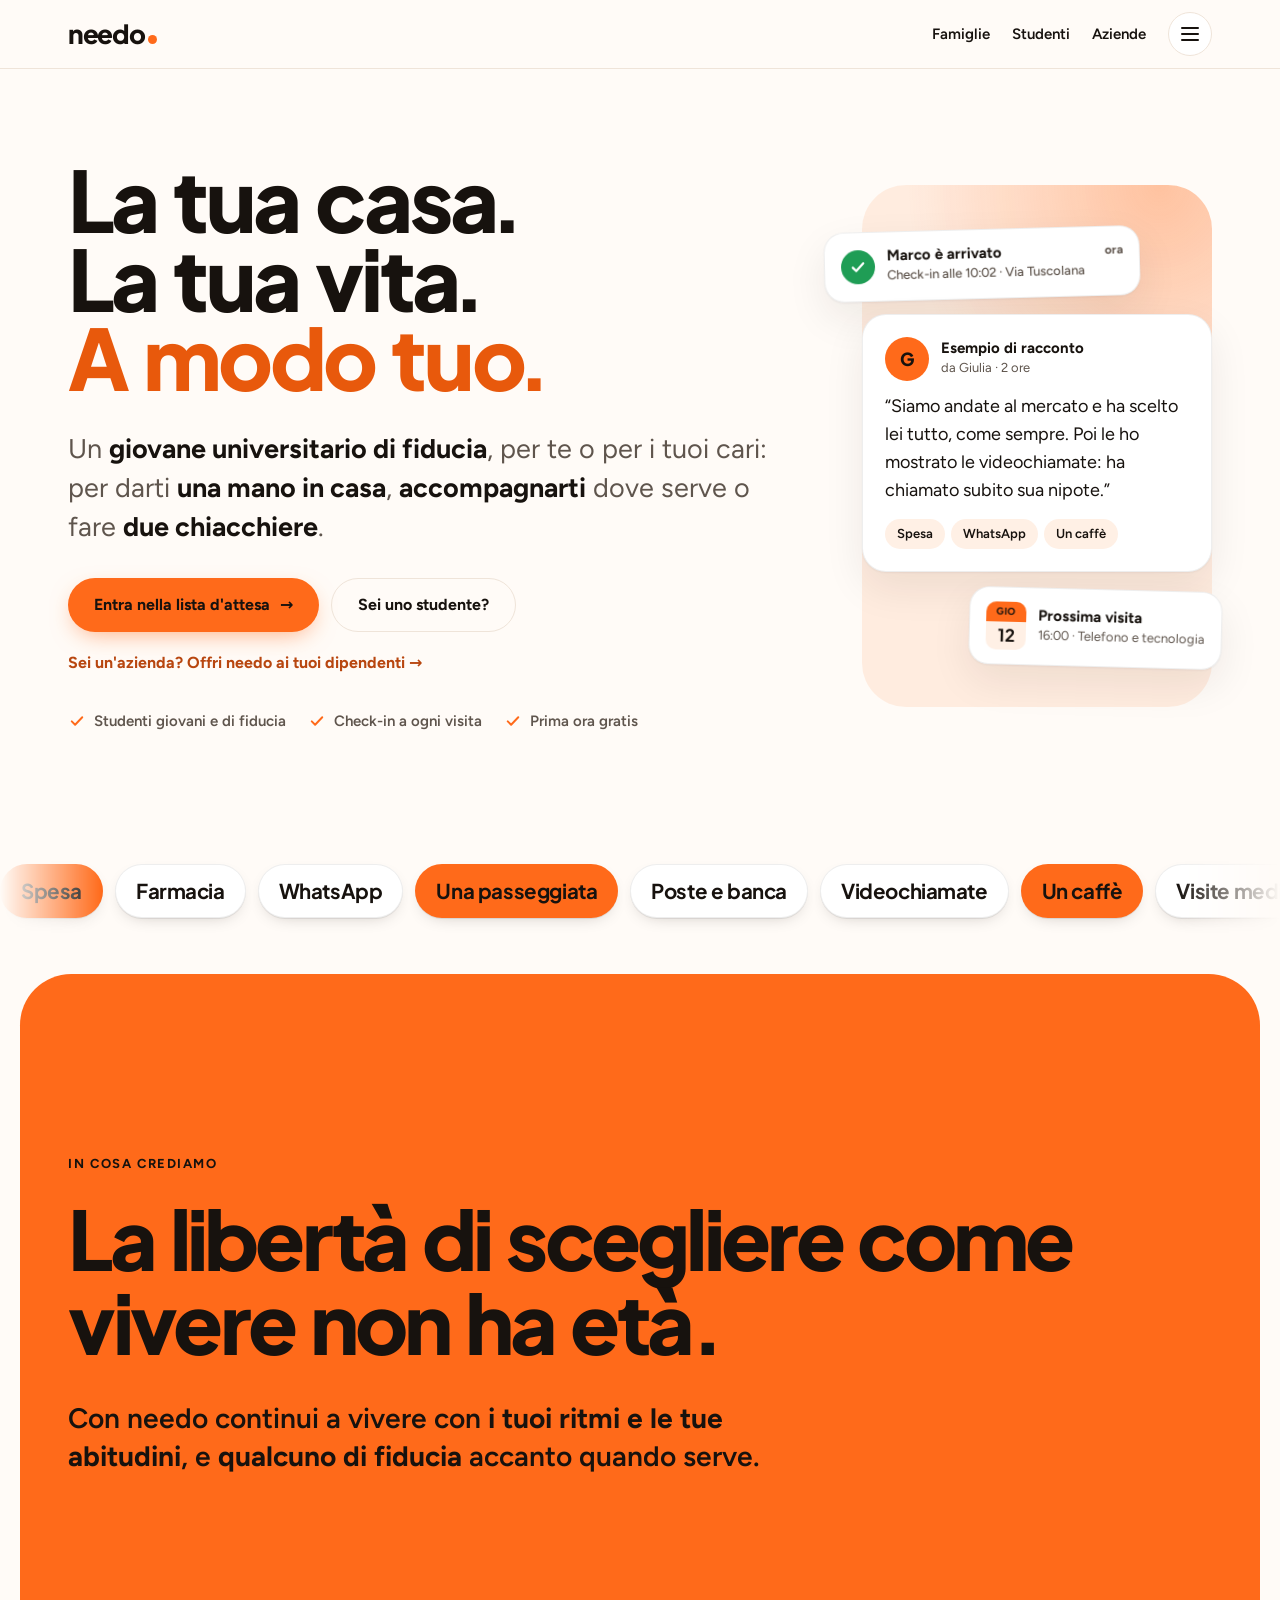
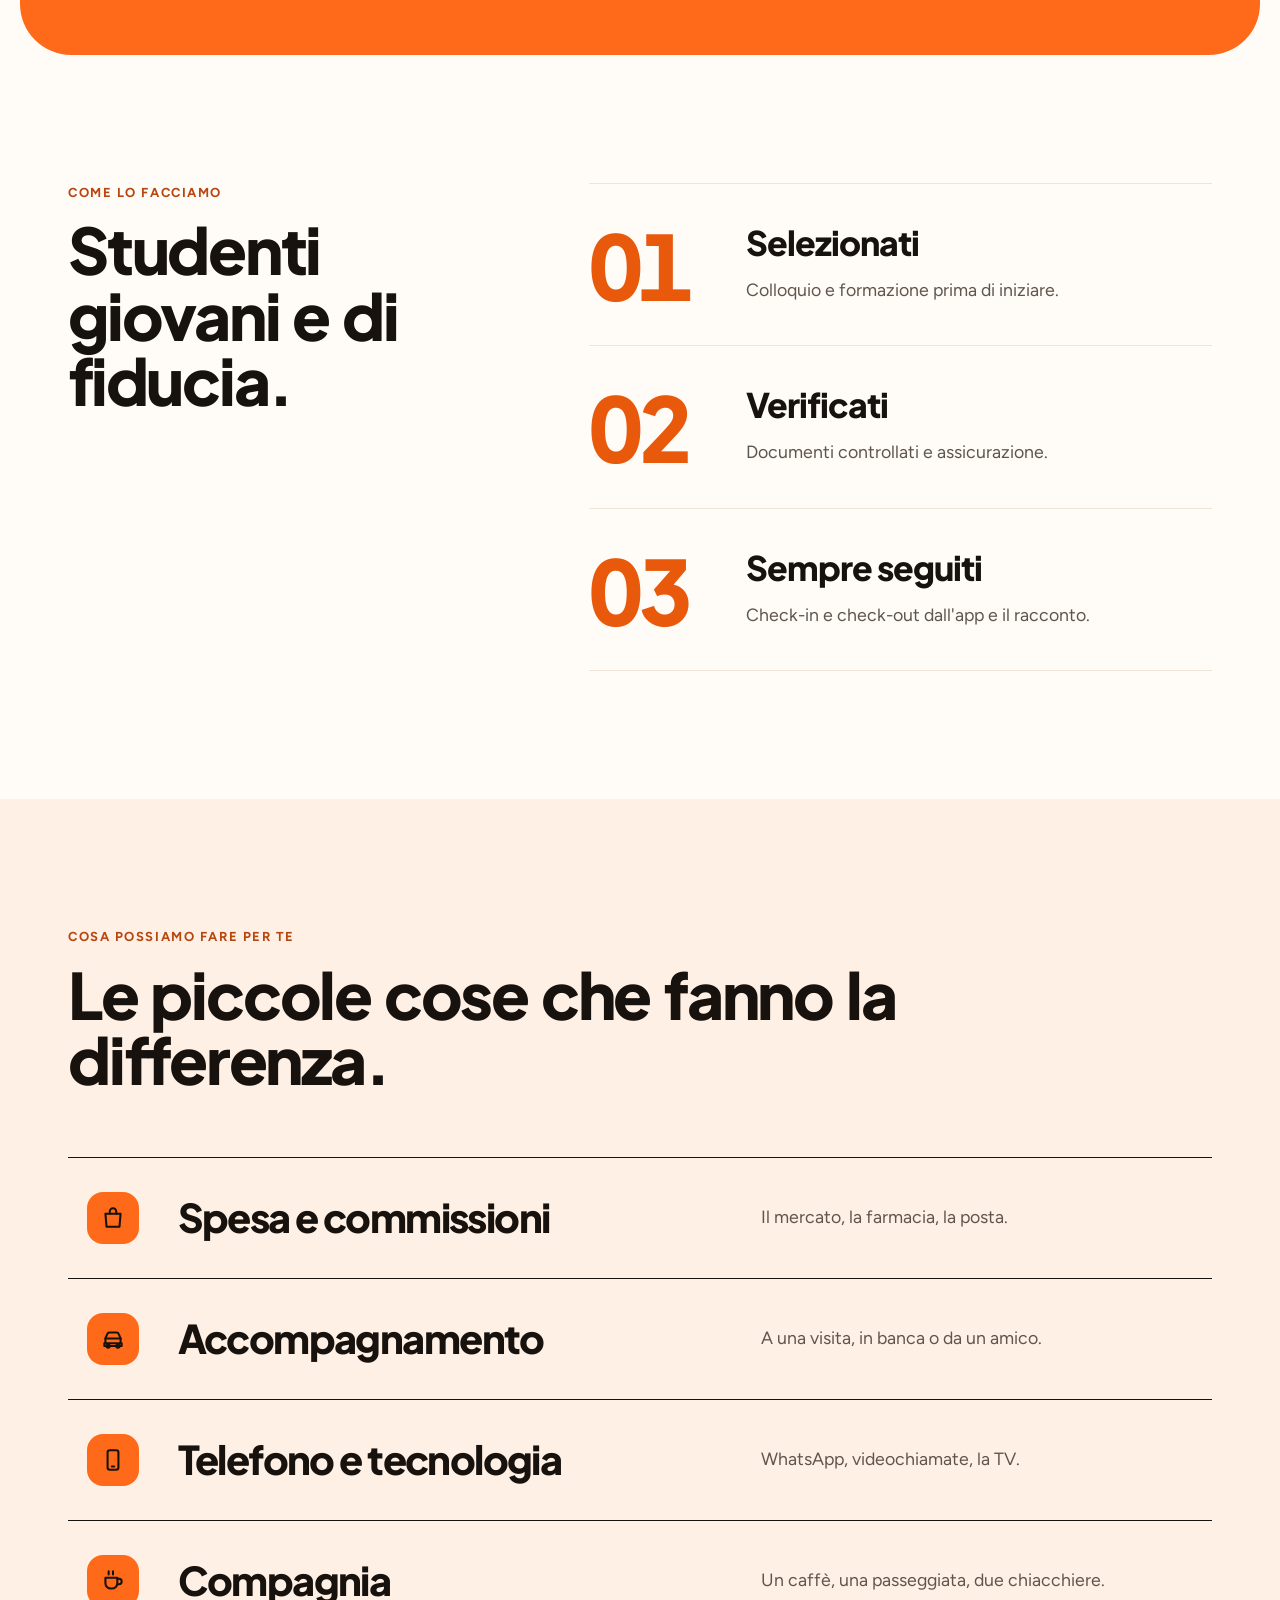
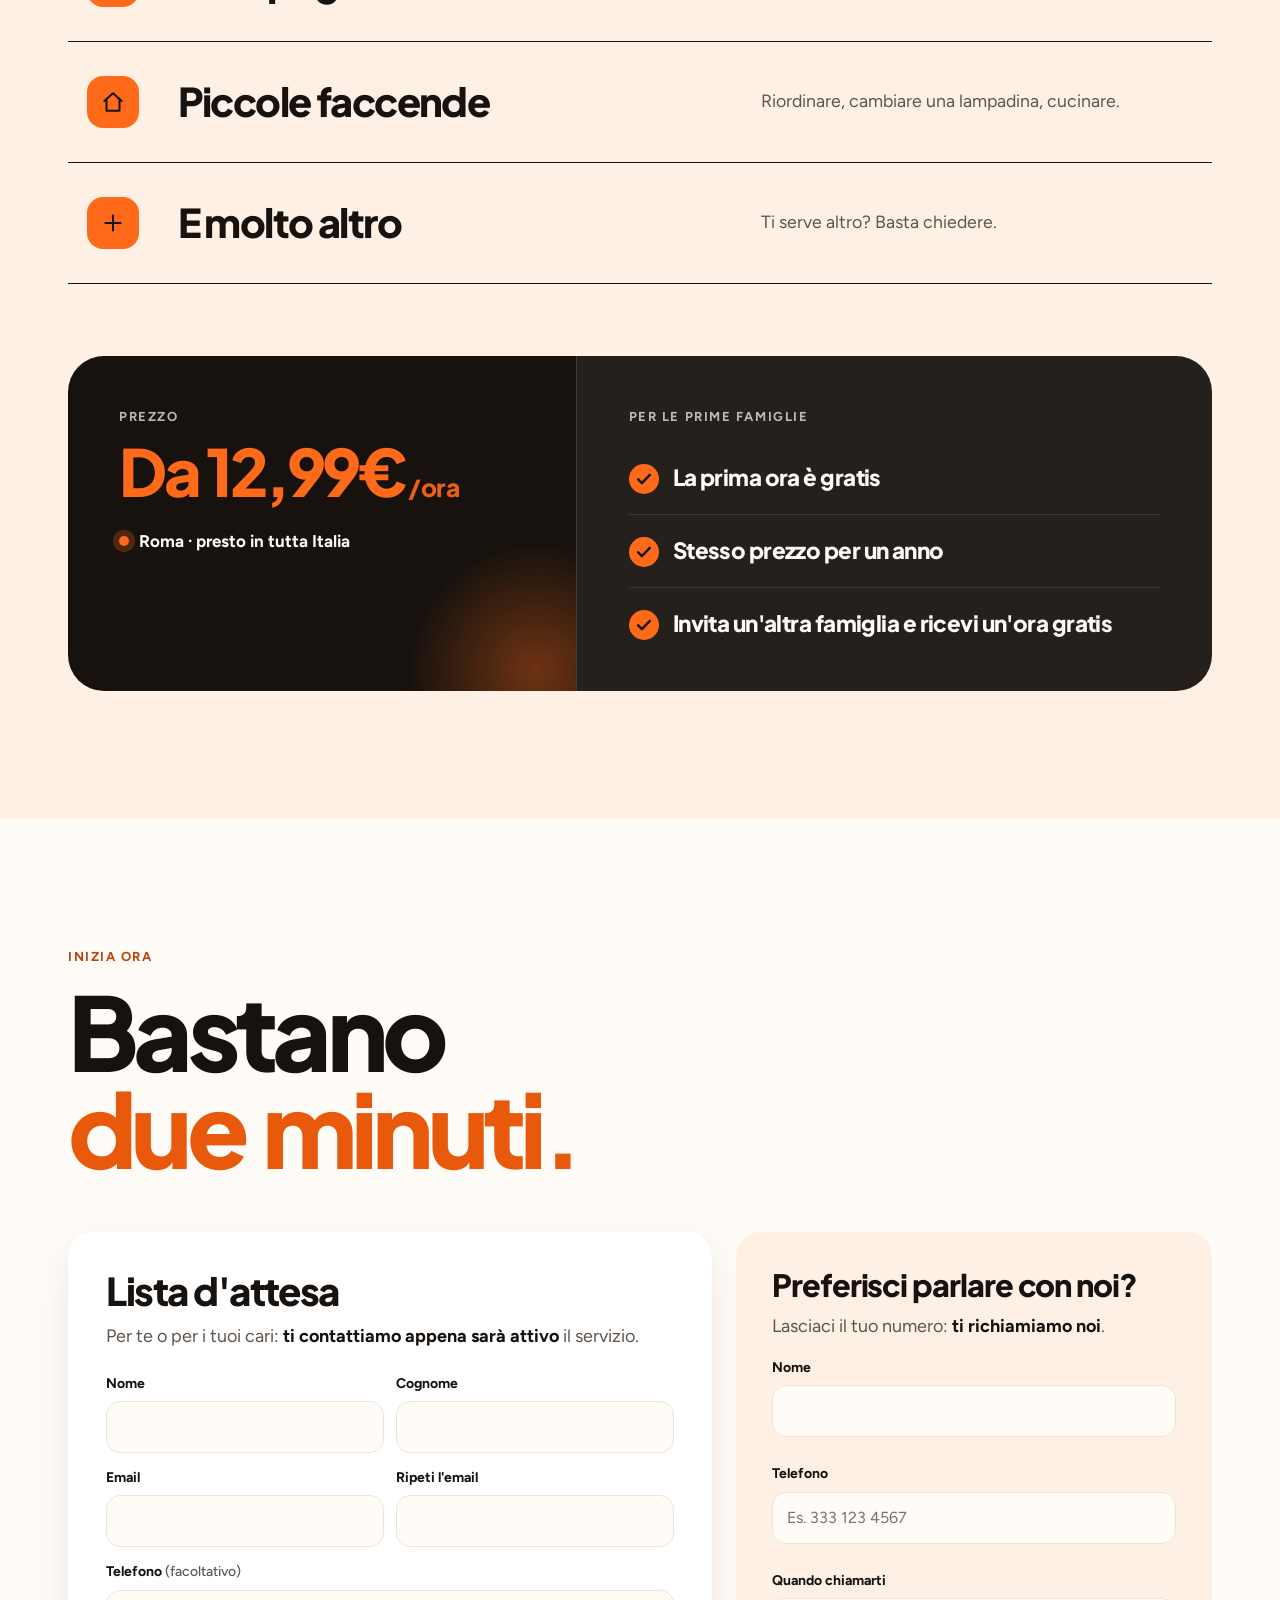
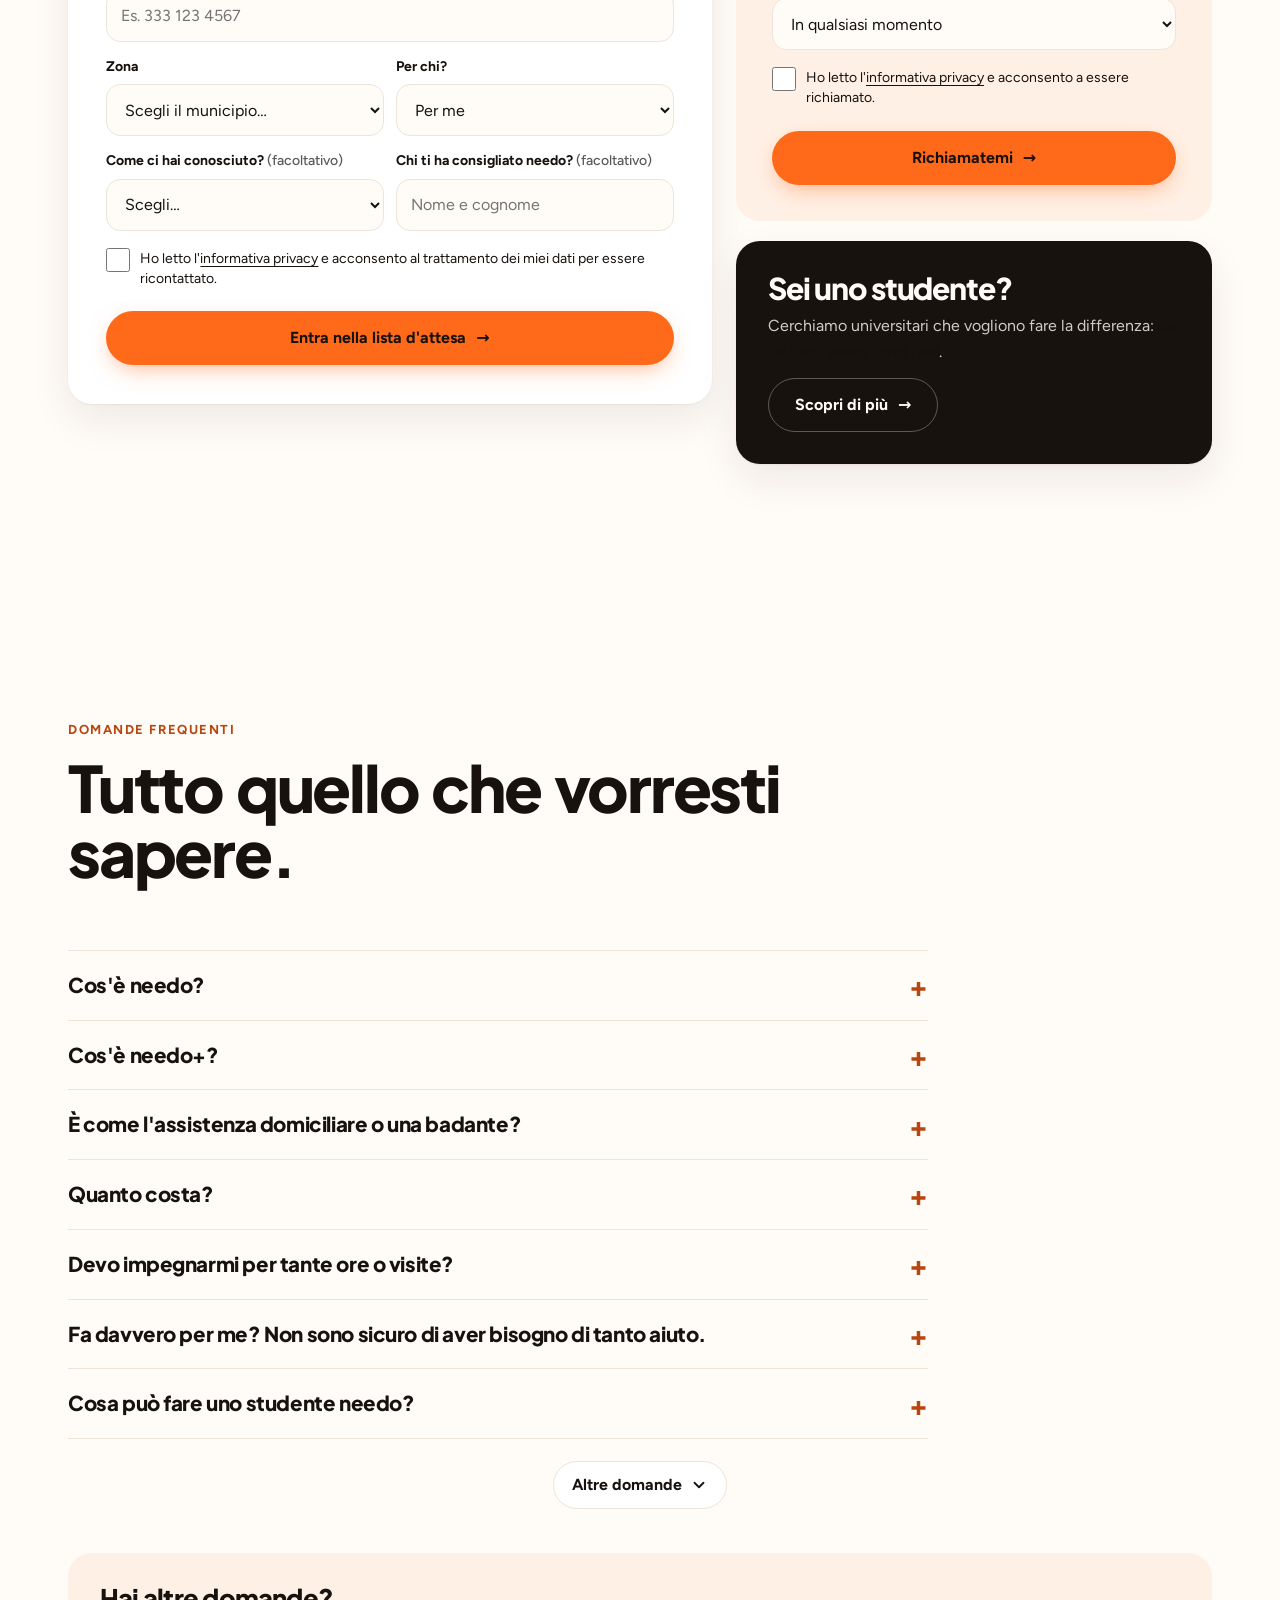
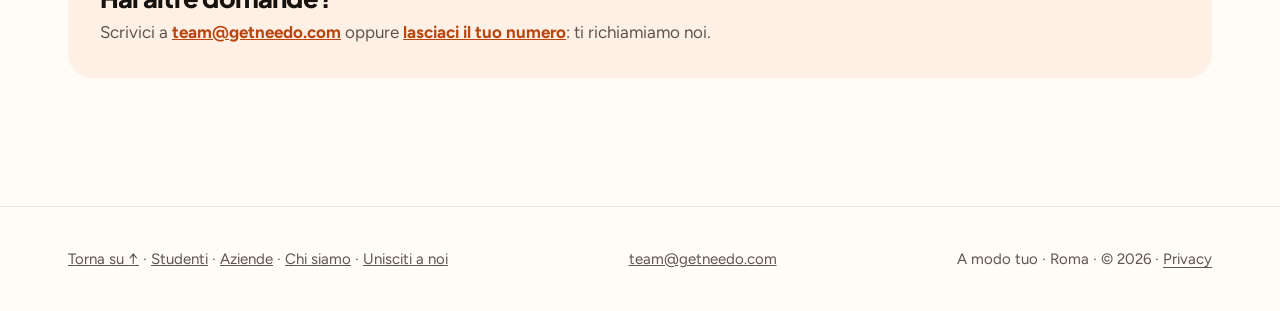
==== commit 1b2aafe1: "Scala tipografica unica su tutte le pagine Co-Authored-By: Claude Opus 5.5 <noreply@anthropic.com> C" ====
--- a/index.html
+++ b/index.html
@@ -482,6 +482,14 @@
 .form-dark .intro b{color:inherit;font-weight:700;filter:brightness(1.25)}
 html{scroll-behavior:smooth}
 @media (prefers-reduced-motion:reduce){html{scroll-behavior:auto}}
+/* === scala tipografica unica per tutte le pagine === */
+.page-hero h1,.stu-hero h1,.about-hero h1{font-size:clamp(40px,calc(8vw + 10px),112px);line-height:1;letter-spacing:-.045em}
+.hero .lead,.stu-hero .lead,.about-lead,.page-hero .lead{font-size:clamp(20px,1.05rem + .8vw,28px);line-height:1.45;max-width:30em}
+.head h2,.sec h2{font-size:clamp(34px,5vw,68px);line-height:1.02}
+.sec .intro2,.head p.intro2{font-size:clamp(18px,1.1rem + .35vw,22px);line-height:1.5}
+.step h3,.steps3 h3{font-size:clamp(24px,1.4rem + .9vw,36px);line-height:1.1}
+.step p,.steps3 p,.svc p,.perk p,.value p{font-size:clamp(16px,.95rem + .2vw,18px);line-height:1.5}
+.perk h3,.value h3{font-size:clamp(22px,2vw,28px);line-height:1.1}
 </style>
 </head>
 <body>
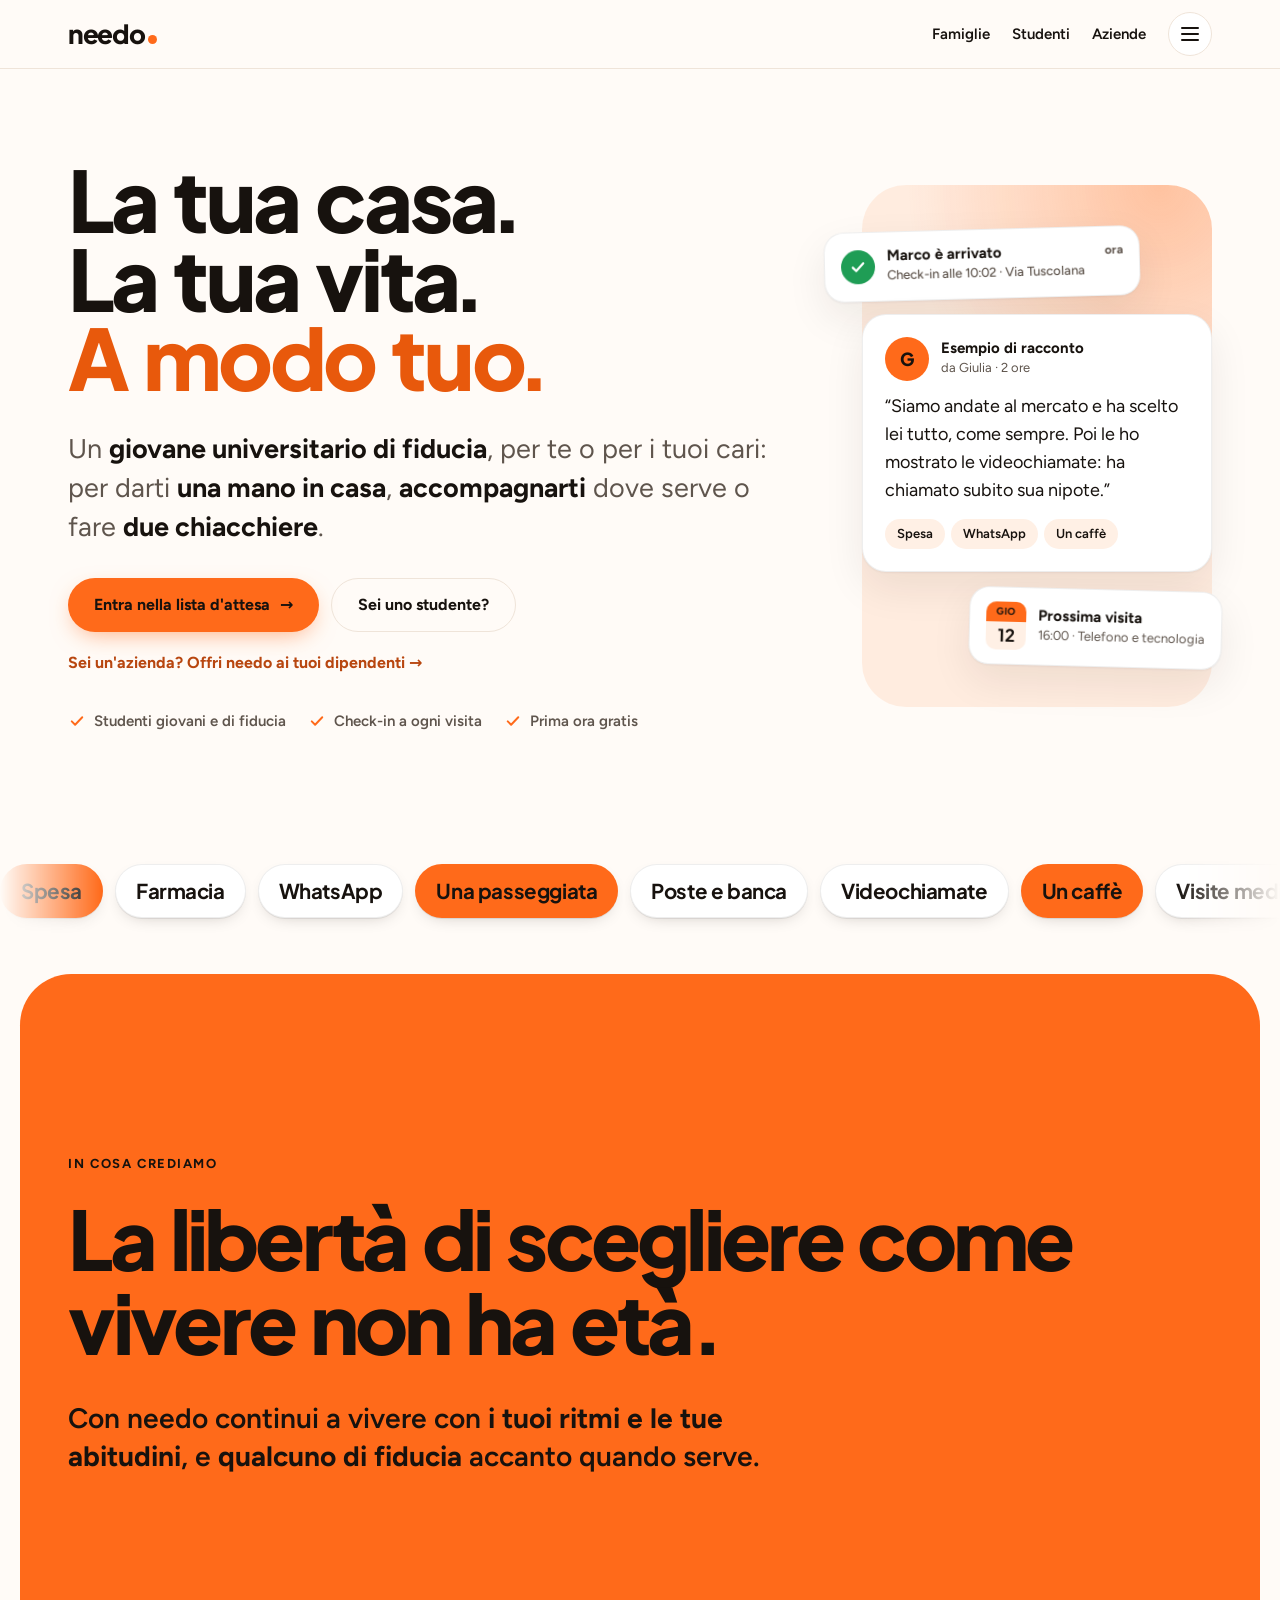
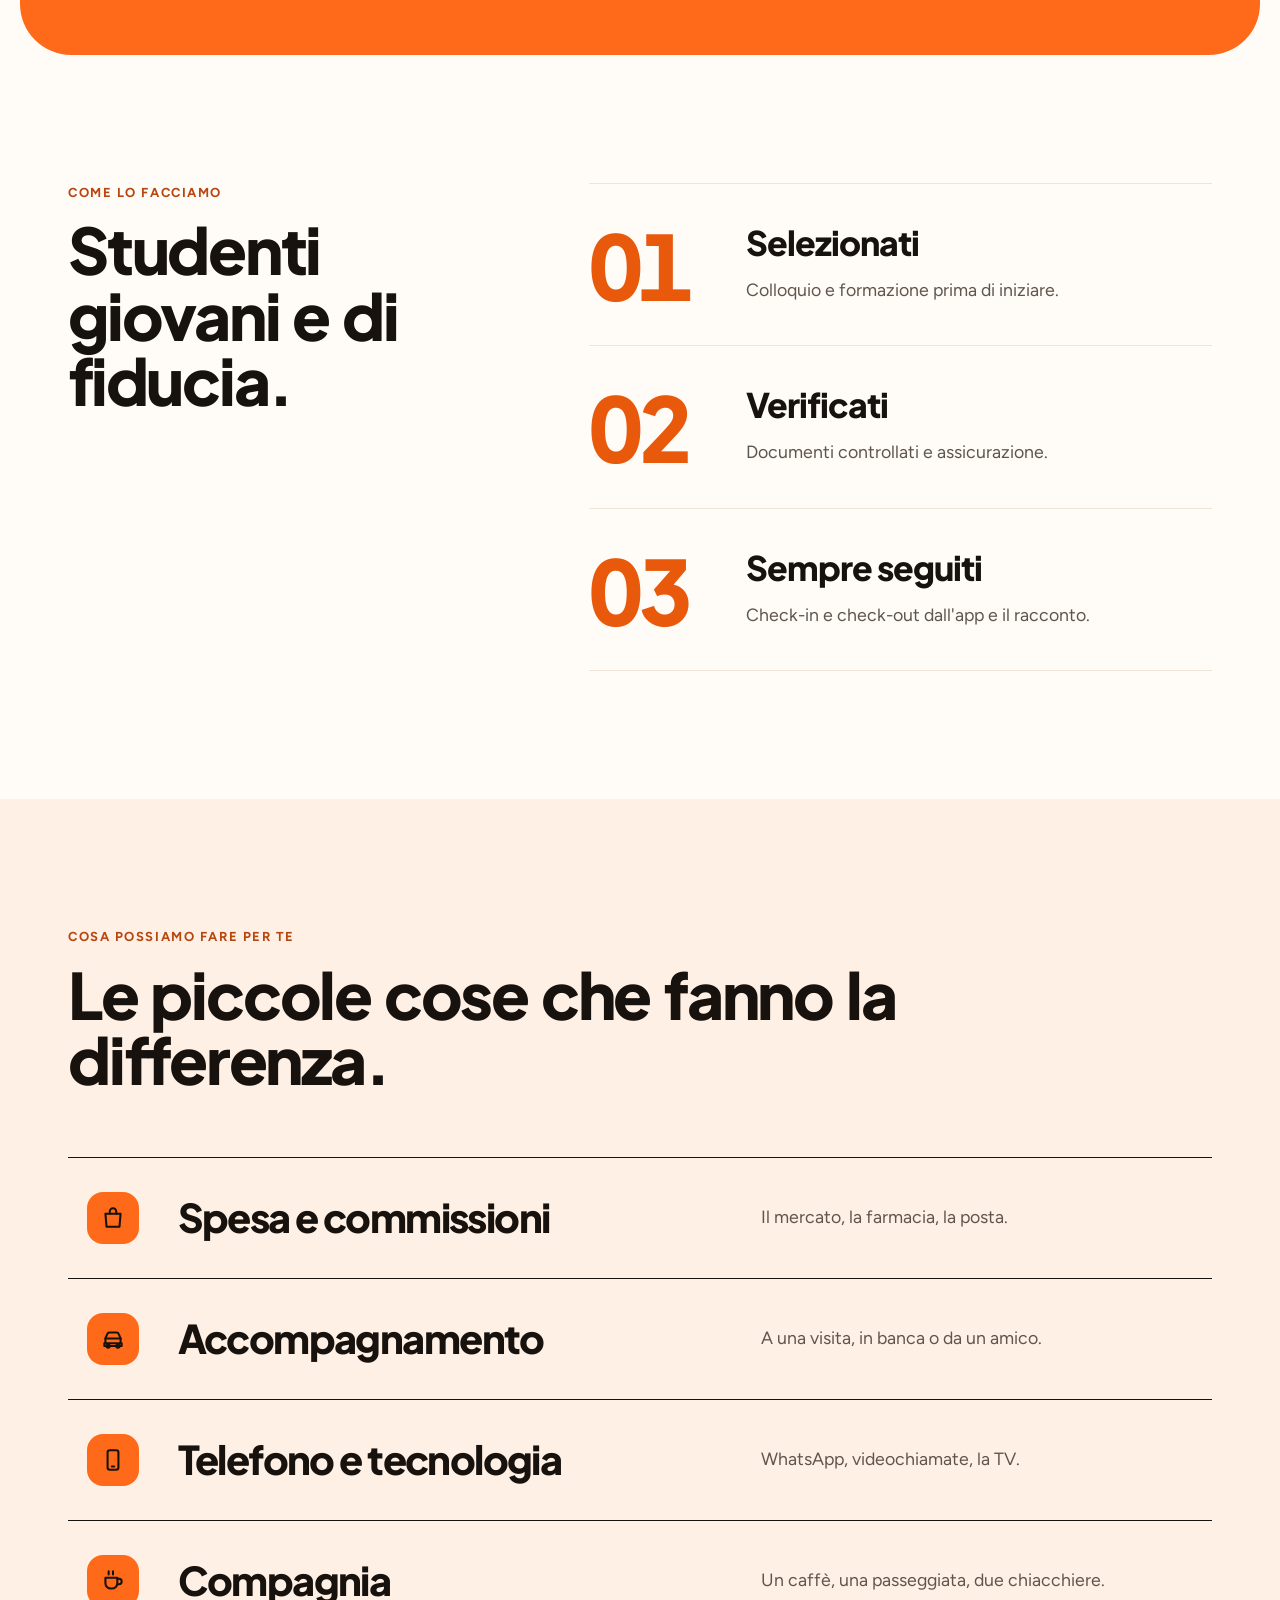
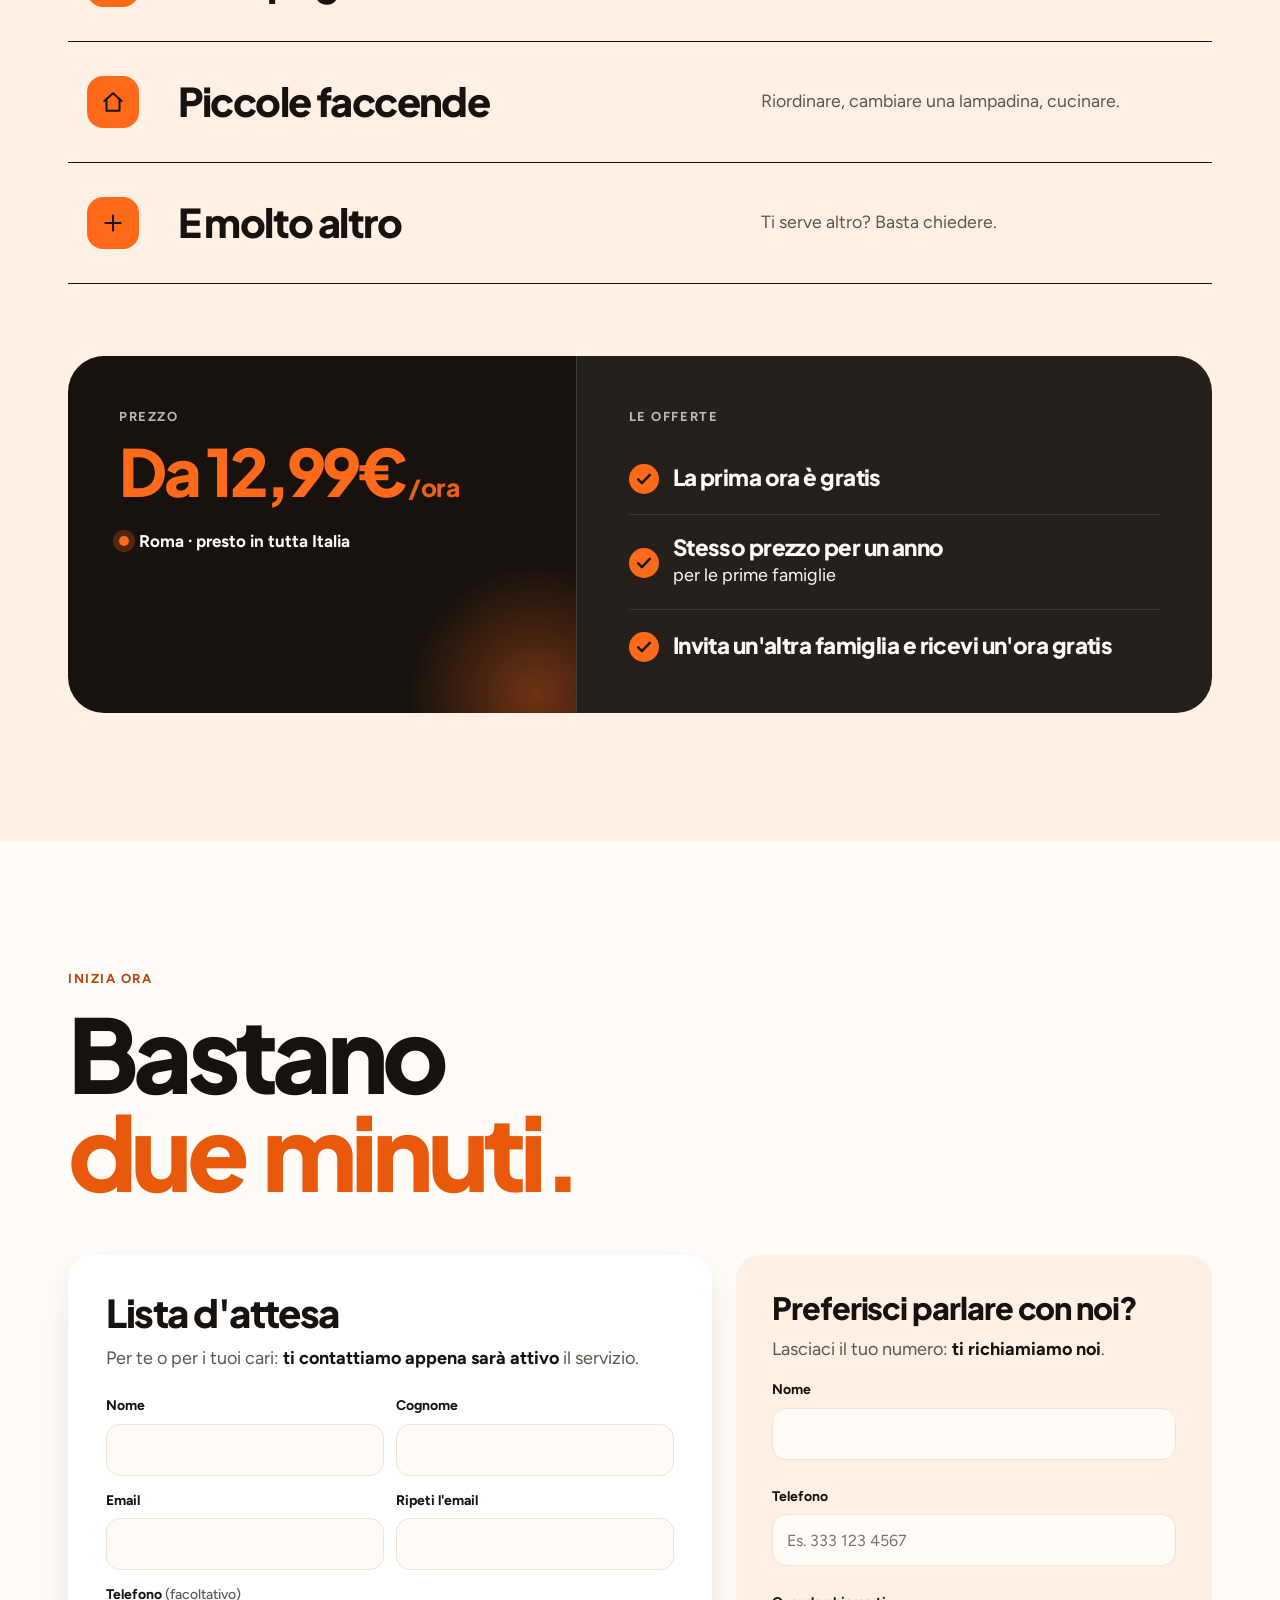
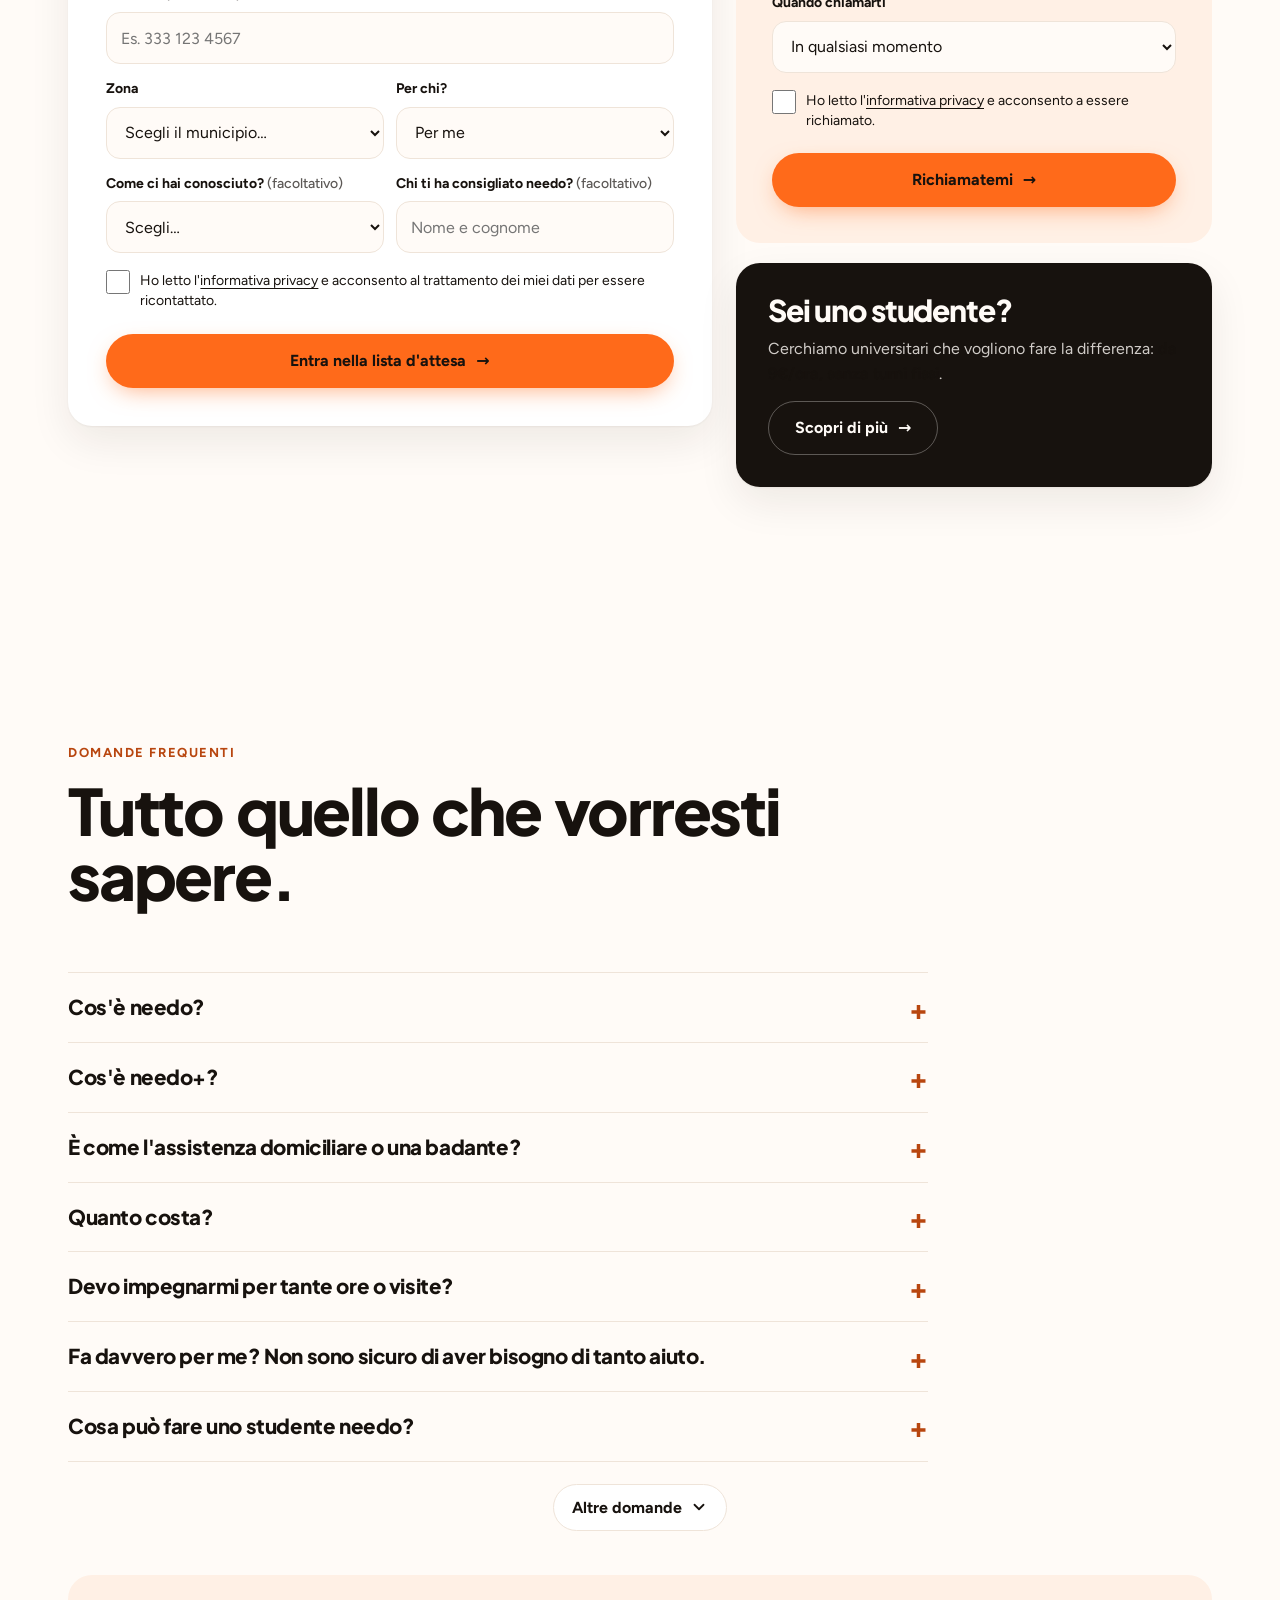
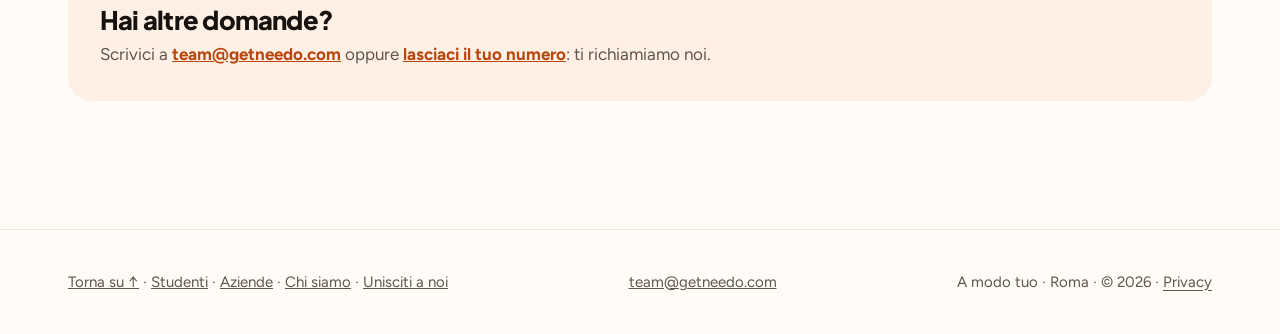
==== commit d0b4a282: "Prima ora gratis per tutte le famiglie Co-Authored-By: Claude Opus 5.5 <noreply@anthropic.com> Claud" ====
--- a/index.html
+++ b/index.html
@@ -2,7 +2,7 @@
 <html lang="it">
 <head>
 <meta charset="utf-8">
-<meta http-equiv="Content-Security-Policy" content="default-src 'self'; script-src 'sha256-QHNyvWXRc6ZRGN6/4P1w8562lsa6UaY+77UjCeIDh50=' https://static.cloudflareinsights.com; style-src 'self' 'unsafe-inline'; font-src 'self'; img-src 'self' data:; connect-src 'self' https://cloudflareinsights.com https://script.google.com https://script.googleusercontent.com https://dns.google; form-action 'none'; base-uri 'none'; object-src 'none'; upgrade-insecure-requests">
+<meta http-equiv="Content-Security-Policy" content="default-src 'self'; script-src 'sha256-89Sa1WTDD0BAsH2xBGpWfJ23Z5HIQrXnbnSzWAUU+JI=' https://static.cloudflareinsights.com; style-src 'self' 'unsafe-inline'; font-src 'self'; img-src 'self' data:; connect-src 'self' https://cloudflareinsights.com https://script.google.com https://script.googleusercontent.com https://dns.google; form-action 'none'; base-uri 'none'; object-src 'none'; upgrade-insecure-requests">
 <meta name="referrer" content="no-referrer">
 <meta name="viewport" content="width=device-width, initial-scale=1, viewport-fit=cover">
 <title>needo · Compagnia e aiuto per anziani a Roma</title>
@@ -22,7 +22,7 @@
 <meta name="twitter:card" content="summary_large_image">
 <script type="application/ld+json">{"@context": "https://schema.org", "@type": "Organization", "name": "needo", "url": "https://getneedo.com/", "logo": "https://getneedo.com/icon-512.png", "email": "team@getneedo.com", "areaServed": {"@type": "City", "name": "Roma"}}</script>
 <script type="application/ld+json">{"@context": "https://schema.org", "@type": "Service", "name": "Compagnia e aiuto per anziani a domicilio", "serviceType": "Compagnia e aiuto non sanitario per anziani", "provider": {"@type": "Organization", "name": "needo", "url": "https://getneedo.com/"}, "areaServed": {"@type": "City", "name": "Roma"}, "availableLanguage": "it", "offers": {"@type": "Offer", "priceCurrency": "EUR", "priceSpecification": {"@type": "UnitPriceSpecification", "price": 12.99, "priceCurrency": "EUR", "unitText": "ora", "valueAddedTaxIncluded": true}}}</script>
-<script type="application/ld+json">{"@context": "https://schema.org", "@type": "FAQPage", "mainEntity": [{"@type": "Question", "name": "Cos'è needo?", "acceptedAnswer": {"@type": "Answer", "text": "Mettiamo in contatto le persone anziane e le loro famiglie con studenti universitari selezionati, che danno una mano nelle piccole cose di ogni giorno: commissioni, accompagnamenti, tecnologia, compagnia. Dopo ogni visita la famiglia riceve un breve racconto di com'è andata."}}, {"@type": "Question", "name": "È come l'assistenza domiciliare o una badante?", "acceptedAnswer": {"@type": "Answer", "text": "No. Offriamo aiuto pratico e compagnia, a ore e quando serve, senza prestazioni sanitarie. Non sostituiamo un medico, un infermiere o una badante a tempo pieno: siamo un aiuto in più, leggero e flessibile."}}, {"@type": "Question", "name": "Quanto costa?", "acceptedAnswer": {"@type": "Answer", "text": "Da 12,99€ l'ora: paghi solo il tempo prenotato e il prezzo dipende dal servizio. A ogni visita si aggiunge un costo di servizio di 1,50€, che con l'abbonamento needo+ non paghi. Sulle visite di più di 2 ore hai uno sconto del 5%; sulle visite che si ripetono ogni settimana il 5%, o il 10% con 2 o più giorni a settimana. Per le prime famiglie la prima ora è gratis e il prezzo resta lo stesso per 12 mesi."}}, {"@type": "Question", "name": "Devo impegnarmi per tante ore o visite?", "acceptedAnswer": {"@type": "Answer", "text": "No. Puoi prenotare quando ti serve, anche una volta sola. Se vuoi visite regolari, quando prenoti scegli “Ogni settimana”: hai il 5% di sconto, il 10% se sono 2 o più giorni a settimana."}}, {"@type": "Question", "name": "Cos'è needo+?", "acceptedAnswer": {"@type": "Answer", "text": "È l'abbonamento per le famiglie, a 9,99€ al mese. Con needo+ non paghi il costo di servizio (1,50€ in meno su ogni visita), prenoti fino a 90 giorni prima invece di 60, hai uno sconto del 10% invece del 5% sulle visite di più di 2 ore e un'assistenza prioritaria: il nostro team risponde prima a te."}}, {"@type": "Question", "name": "Fa davvero per me? Non sono sicuro di aver bisogno di tanto aiuto.", "acceptedAnswer": {"@type": "Answer", "text": "È pensato proprio per chi se la cava benissimo da solo ma ogni tanto vorrebbe una mano: una commissione, un problema con il telefono, una passeggiata in compagnia. Prova la prima ora gratis e decidi tu."}}, {"@type": "Question", "name": "Cosa può fare uno studente needo?", "acceptedAnswer": {"@type": "Answer", "text": "La spesa e le commissioni, l'accompagnamento a una visita o in banca, l'aiuto con il telefono, WhatsApp e la TV, un po' di compagnia e piccole faccende di casa. Ti serve altro? Chiedi: probabilmente possiamo aiutarti."}}, {"@type": "Question", "name": "Chi sono gli studenti needo?", "acceptedAnswer": {"@type": "Answer", "text": "Sono studenti universitari maggiorenni, gentili e affidabili, che vogliono fare la differenza nella vita di qualcuno."}}, {"@type": "Question", "name": "Come garantite che le visite siano sicure e affidabili?", "acceptedAnswer": {"@type": "Answer", "text": "Conosciamo ogni studente con un colloquio, controlliamo documenti ed email universitaria e lo formiamo prima che inizi. Ogni visita inizia e finisce con un check-in e un check-out dall'app, e dopo arriva il racconto alla famiglia. Se qualcosa non va, ce ne occupiamo subito."}}, {"@type": "Question", "name": "Come viene scelto lo studente per me?", "acceptedAnswer": {"@type": "Answer", "text": "In base a dove abiti, al giorno e all'orario che preferisci e al tipo di aiuto che ti serve. Lo studente vede la tua richiesta e la accetta."}}, {"@type": "Question", "name": "In cosa è diverso needo da un'agenzia o da altre app?", "acceptedAnswer": {"@type": "Answer", "text": "Non ti mandiamo uno sconosciuto qualunque: gli studenti sono selezionati e formati da noi, prenoti in pochi tocchi senza contratti né impegni, e dopo ogni visita sai sempre com'è andata."}}, {"@type": "Question", "name": "Cosa succede durante una visita?", "acceptedAnswer": {"@type": "Answer", "text": "Lo studente arriva all'orario prenotato, fa check-in dall'app e ti aiuta con quello che avevi chiesto, con calma e ai tuoi tempi. Alla fine fa check-out e scrive il racconto della visita."}}, {"@type": "Question", "name": "Quanto dura una visita?", "acceptedAnswer": {"@type": "Answer", "text": "Decidi tu: prenoti il tempo che ti serve, a partire da un'ora."}}, {"@type": "Question", "name": "Come prenoto le visite?", "acceptedAnswer": {"@type": "Answer", "text": "Dall'app: scegli il giorno, l'orario e di cosa hai bisogno. Se preferisci, può farlo un tuo familiare per te, oppure puoi chiederci di richiamarti."}}, {"@type": "Question", "name": "Posso iscrivere un mio genitore o un nonno?", "acceptedAnswer": {"@type": "Answer", "text": "Sì. Puoi iscriverlo tu e gestire tutto al suo posto: il racconto di ogni visita arriva a te, anche se vivi lontano."}}, {"@type": "Question", "name": "Cosa significa needo per la mia famiglia?", "acceptedAnswer": {"@type": "Answer", "text": "Meno preoccupazioni: sai che il tuo caro ha qualcuno di fiducia accanto, e dopo ogni visita ricevi un racconto di com'è andata, anche da lontano."}}, {"@type": "Question", "name": "Come accedo all'app?", "acceptedAnswer": {"@type": "Answer", "text": "Quando il servizio sarà attivo nella tua zona ti mandiamo il link per scaricare l'app: accedi con l'email con cui ti sei iscritto."}}, {"@type": "Question", "name": "Non ho bisogno di assistenza: perché dovrei usarlo?", "acceptedAnswer": {"@type": "Answer", "text": "Non è solo per chi è in difficoltà. È per chi vuole continuare a vivere a modo suo, con qualcuno che dà una mano quando serve e porta un po' di compagnia."}}, {"@type": "Question", "name": "Dove siete attivi?", "acceptedAnswer": {"@type": "Answer", "text": "Stiamo partendo a Roma e presto arriveremo in tutta Italia. Iscriviti alla lista d'attesa: ti scriviamo appena possiamo venire nella tua zona."}}, {"@type": "Question", "name": "La mia azienda può offrire needo ai dipendenti?", "acceptedAnswer": {"@type": "Answer", "text": "Sì. Le aziende possono offrire needo con il welfare aziendale: per il dipendente diventa un benefit da usare per i propri familiari. Trovi tutto nella pagina per le aziende."}}, {"@type": "Question", "name": "Come funziona per gli studenti?", "acceptedAnswer": {"@type": "Answer", "text": "Guadagni da 9€ l'ora, senza turni fissi: accetti solo le visite che vuoi. Paghiamo ogni settimana e se inviti un amico ricevi 5€ quando fa le prime 3 visite. Ti candidi con l'email universitaria."}}]}</script>
+<script type="application/ld+json">{"@context": "https://schema.org", "@type": "FAQPage", "mainEntity": [{"@type": "Question", "name": "Cos'è needo?", "acceptedAnswer": {"@type": "Answer", "text": "Mettiamo in contatto le persone anziane e le loro famiglie con studenti universitari selezionati, che danno una mano nelle piccole cose di ogni giorno: commissioni, accompagnamenti, tecnologia, compagnia. Dopo ogni visita la famiglia riceve un breve racconto di com'è andata."}}, {"@type": "Question", "name": "È come l'assistenza domiciliare o una badante?", "acceptedAnswer": {"@type": "Answer", "text": "No. Offriamo aiuto pratico e compagnia, a ore e quando serve, senza prestazioni sanitarie. Non sostituiamo un medico, un infermiere o una badante a tempo pieno: siamo un aiuto in più, leggero e flessibile."}}, {"@type": "Question", "name": "Quanto costa?", "acceptedAnswer": {"@type": "Answer", "text": "Da 12,99€ l'ora: paghi solo il tempo prenotato e il prezzo dipende dal servizio. A ogni visita si aggiunge un costo di servizio di 1,50€, che con l'abbonamento needo+ non paghi. Sulle visite di più di 2 ore hai uno sconto del 5%; sulle visite che si ripetono ogni settimana il 5%, o il 10% con 2 o più giorni a settimana. La prima ora è gratis per tutte le famiglie. Per le prime famiglie, in più, il prezzo resta lo stesso per 12 mesi."}}, {"@type": "Question", "name": "Devo impegnarmi per tante ore o visite?", "acceptedAnswer": {"@type": "Answer", "text": "No. Puoi prenotare quando ti serve, anche una volta sola. Se vuoi visite regolari, quando prenoti scegli “Ogni settimana”: hai il 5% di sconto, il 10% se sono 2 o più giorni a settimana."}}, {"@type": "Question", "name": "Cos'è needo+?", "acceptedAnswer": {"@type": "Answer", "text": "È l'abbonamento per le famiglie, a 9,99€ al mese. Con needo+ non paghi il costo di servizio (1,50€ in meno su ogni visita), prenoti fino a 90 giorni prima invece di 60, hai uno sconto del 10% invece del 5% sulle visite di più di 2 ore e un'assistenza prioritaria: il nostro team risponde prima a te."}}, {"@type": "Question", "name": "Fa davvero per me? Non sono sicuro di aver bisogno di tanto aiuto.", "acceptedAnswer": {"@type": "Answer", "text": "È pensato proprio per chi se la cava benissimo da solo ma ogni tanto vorrebbe una mano: una commissione, un problema con il telefono, una passeggiata in compagnia. Prova la prima ora gratis e decidi tu."}}, {"@type": "Question", "name": "Cosa può fare uno studente needo?", "acceptedAnswer": {"@type": "Answer", "text": "La spesa e le commissioni, l'accompagnamento a una visita o in banca, l'aiuto con il telefono, WhatsApp e la TV, un po' di compagnia e piccole faccende di casa. Ti serve altro? Chiedi: probabilmente possiamo aiutarti."}}, {"@type": "Question", "name": "Chi sono gli studenti needo?", "acceptedAnswer": {"@type": "Answer", "text": "Sono studenti universitari maggiorenni, gentili e affidabili, che vogliono fare la differenza nella vita di qualcuno."}}, {"@type": "Question", "name": "Come garantite che le visite siano sicure e affidabili?", "acceptedAnswer": {"@type": "Answer", "text": "Conosciamo ogni studente con un colloquio, controlliamo documenti ed email universitaria e lo formiamo prima che inizi. Ogni visita inizia e finisce con un check-in e un check-out dall'app, e dopo arriva il racconto alla famiglia. Se qualcosa non va, ce ne occupiamo subito."}}, {"@type": "Question", "name": "Come viene scelto lo studente per me?", "acceptedAnswer": {"@type": "Answer", "text": "In base a dove abiti, al giorno e all'orario che preferisci e al tipo di aiuto che ti serve. Lo studente vede la tua richiesta e la accetta."}}, {"@type": "Question", "name": "In cosa è diverso needo da un'agenzia o da altre app?", "acceptedAnswer": {"@type": "Answer", "text": "Non ti mandiamo uno sconosciuto qualunque: gli studenti sono selezionati e formati da noi, prenoti in pochi tocchi senza contratti né impegni, e dopo ogni visita sai sempre com'è andata."}}, {"@type": "Question", "name": "Cosa succede durante una visita?", "acceptedAnswer": {"@type": "Answer", "text": "Lo studente arriva all'orario prenotato, fa check-in dall'app e ti aiuta con quello che avevi chiesto, con calma e ai tuoi tempi. Alla fine fa check-out e scrive il racconto della visita."}}, {"@type": "Question", "name": "Quanto dura una visita?", "acceptedAnswer": {"@type": "Answer", "text": "Decidi tu: prenoti il tempo che ti serve, a partire da un'ora."}}, {"@type": "Question", "name": "Come prenoto le visite?", "acceptedAnswer": {"@type": "Answer", "text": "Dall'app: scegli il giorno, l'orario e di cosa hai bisogno. Se preferisci, può farlo un tuo familiare per te, oppure puoi chiederci di richiamarti."}}, {"@type": "Question", "name": "Posso iscrivere un mio genitore o un nonno?", "acceptedAnswer": {"@type": "Answer", "text": "Sì. Puoi iscriverlo tu e gestire tutto al suo posto: il racconto di ogni visita arriva a te, anche se vivi lontano."}}, {"@type": "Question", "name": "Cosa significa needo per la mia famiglia?", "acceptedAnswer": {"@type": "Answer", "text": "Meno preoccupazioni: sai che il tuo caro ha qualcuno di fiducia accanto, e dopo ogni visita ricevi un racconto di com'è andata, anche da lontano."}}, {"@type": "Question", "name": "Come accedo all'app?", "acceptedAnswer": {"@type": "Answer", "text": "Quando il servizio sarà attivo nella tua zona ti mandiamo il link per scaricare l'app: accedi con l'email con cui ti sei iscritto."}}, {"@type": "Question", "name": "Non ho bisogno di assistenza: perché dovrei usarlo?", "acceptedAnswer": {"@type": "Answer", "text": "Non è solo per chi è in difficoltà. È per chi vuole continuare a vivere a modo suo, con qualcuno che dà una mano quando serve e porta un po' di compagnia."}}, {"@type": "Question", "name": "Dove siete attivi?", "acceptedAnswer": {"@type": "Answer", "text": "Stiamo partendo a Roma e presto arriveremo in tutta Italia. Iscriviti alla lista d'attesa: ti scriviamo appena possiamo venire nella tua zona."}}, {"@type": "Question", "name": "La mia azienda può offrire needo ai dipendenti?", "acceptedAnswer": {"@type": "Answer", "text": "Sì. Le aziende possono offrire needo con il welfare aziendale: per il dipendente diventa un benefit da usare per i propri familiari. Trovi tutto nella pagina per le aziende."}}, {"@type": "Question", "name": "Come funziona per gli studenti?", "acceptedAnswer": {"@type": "Answer", "text": "Guadagni da 9€ l'ora, senza turni fissi: accetti solo le visite che vuoi. Vieni pagato dopo ogni visita e se inviti un amico ricevi 5€ quando fa le prime 3 visite. Ti candidi con l'email universitaria."}}]}</script>
 <link rel="preload" href="/fonts/jakarta-800.woff2" as="font" type="font/woff2" crossorigin>
 <link rel="preload" href="/fonts/figtree-400.woff2" as="font" type="font/woff2" crossorigin>
 <link rel="stylesheet" href="/fonts/fonts.css">
@@ -622,10 +622,10 @@
           <p class="where"><span class="dot" aria-hidden="true"></span>Roma · presto in tutta Italia</p>
         </div>
         <div class="price-offers">
-          <span class="lab">Per le prime famiglie</span>
+          <span class="lab">Le offerte</span>
           <ul>
             <li><svg viewBox="0 0 24 24" aria-hidden="true"><path d="M5 12.5l4.5 4.5L19 7"/></svg><div><b>La prima ora è gratis</b></div></li>
-            <li><svg viewBox="0 0 24 24" aria-hidden="true"><path d="M5 12.5l4.5 4.5L19 7"/></svg><div><b>Stesso prezzo per un anno</b></div></li>
+            <li><svg viewBox="0 0 24 24" aria-hidden="true"><path d="M5 12.5l4.5 4.5L19 7"/></svg><div><b>Stesso prezzo per un anno</b> per le prime famiglie</div></li>
             <li><svg viewBox="0 0 24 24" aria-hidden="true"><path d="M5 12.5l4.5 4.5L19 7"/></svg><div><b>Invita un'altra famiglia e ricevi un'ora gratis</b></div></li>
           </ul>
         </div>
@@ -736,7 +736,7 @@
         <details class="rv"><summary>Cos&#x27;è needo?</summary><p>Mettiamo in contatto le persone anziane e le loro famiglie con <b>studenti universitari selezionati</b>, che danno una mano nelle piccole cose di ogni giorno: commissioni, accompagnamenti, tecnologia, compagnia. Dopo ogni visita la famiglia riceve un breve racconto di com&#x27;è andata.</p></details>
         <details class="rv"><summary>Cos&#x27;è needo+?</summary><p>È l&#x27;abbonamento per le famiglie, a <b>9,99€ al mese</b>. Con needo+ non paghi il costo di servizio (1,50€ in meno su ogni visita), prenoti fino a 90 giorni prima invece di 60, hai uno sconto del 10% invece del 5% sulle visite di più di 2 ore e un&#x27;assistenza prioritaria: il nostro team risponde prima a te.</p></details>
         <details class="rv"><summary>È come l&#x27;assistenza domiciliare o una badante?</summary><p>No. Offriamo aiuto pratico e compagnia, a ore e quando serve, senza prestazioni sanitarie. Non sostituiamo un medico, un infermiere o una badante a tempo pieno: siamo <b>un aiuto in più, leggero e flessibile</b>.</p></details>
-        <details class="rv"><summary>Quanto costa?</summary><p><b>Da 12,99€ l&#x27;ora</b>: paghi solo il tempo prenotato e il prezzo dipende dal servizio. A ogni visita si aggiunge un costo di servizio di 1,50€, che con l&#x27;abbonamento needo+ non paghi. Sulle visite di più di 2 ore hai uno sconto del 5%; sulle visite che si ripetono ogni settimana il 5%, o il 10% con 2 o più giorni a settimana. Per le prime famiglie la prima ora è gratis e il prezzo resta lo stesso per 12 mesi.</p></details>
+        <details class="rv"><summary>Quanto costa?</summary><p><b>Da 12,99€ l&#x27;ora</b>: paghi solo il tempo prenotato e il prezzo dipende dal servizio. A ogni visita si aggiunge un costo di servizio di 1,50€, che con l&#x27;abbonamento needo+ non paghi. Sulle visite di più di 2 ore hai uno sconto del 5%; sulle visite che si ripetono ogni settimana il 5%, o il 10% con 2 o più giorni a settimana. La prima ora è gratis per tutte le famiglie. Per le prime famiglie, in più, il prezzo resta lo stesso per 12 mesi.</p></details>
         <details class="rv"><summary>Devo impegnarmi per tante ore o visite?</summary><p>No. Puoi prenotare quando ti serve, <b>anche una volta sola</b>. Se vuoi visite regolari, quando prenoti scegli “Ogni settimana”: hai il 5% di sconto, il 10% se sono 2 o più giorni a settimana.</p></details>
         <details class="rv"><summary>Fa davvero per me? Non sono sicuro di aver bisogno di tanto aiuto.</summary><p>È pensato proprio per chi se la cava benissimo da solo ma ogni tanto vorrebbe una mano: una commissione, un problema con il telefono, una passeggiata in compagnia. <b>Prova la prima ora gratis</b> e decidi tu.</p></details>
         <details class="rv"><summary>Cosa può fare uno studente needo?</summary><p>La spesa e le commissioni, l&#x27;accompagnamento a una visita o in banca, l&#x27;aiuto con il telefono, WhatsApp e la TV, un po&#x27; di compagnia e piccole faccende di casa. Ti serve altro? Chiedi: probabilmente possiamo aiutarti.</p></details>
@@ -755,7 +755,7 @@
         <details class="rv"><summary>Non ho bisogno di assistenza: perché dovrei usarlo?</summary><p>Non è solo per chi è in difficoltà. È per chi vuole continuare a vivere a modo suo, con qualcuno che dà una mano quando serve e porta un po&#x27; di compagnia.</p></details>
         <details class="rv"><summary>Dove siete attivi?</summary><p><b>Stiamo partendo a Roma</b> e presto arriveremo in tutta Italia. Iscriviti alla lista d&#x27;attesa: ti scriviamo appena possiamo venire nella tua zona.</p></details>
         <details class="rv"><summary>La mia azienda può offrire needo ai dipendenti?</summary><p>Sì. Le aziende possono offrire needo con il welfare aziendale: per il dipendente diventa un benefit da usare per i propri familiari. Trovi tutto nella <a href="/aziende">pagina per le aziende</a>.</p></details>
-        <details class="rv"><summary>Come funziona per gli studenti?</summary><p>Guadagni da 9€ l&#x27;ora, senza turni fissi: accetti solo le visite che vuoi. Paghiamo ogni settimana e se inviti un amico ricevi 5€ quando fa le prime 3 visite. Trovi tutto nella <a href="/studenti">pagina per gli studenti</a>.</p></details>
+        <details class="rv"><summary>Come funziona per gli studenti?</summary><p>Guadagni da 9€ l&#x27;ora, senza turni fissi: accetti solo le visite che vuoi. Vieni pagato dopo ogni visita e se inviti un amico ricevi 5€ quando fa le prime 3 visite. Trovi tutto nella <a href="/studenti">pagina per gli studenti</a>.</p></details>
       </div>
       <button class="faq-toggle" type="button" aria-expanded="false" aria-controls="faq-more"><span>Altre domande</span><svg viewBox="0 0 24 24" aria-hidden="true"><path d="M6 9l6 6 6-6"/></svg></button>
       <div class="more rv">
@@ -1207,6 +1207,8 @@
 (function(){
   var q=new URLSearchParams(location.search), token=q.get('verifica');
   if(!token) return;
+  /* togli subito il codice dalla barra degli indirizzi (cronologia, screenshot, statistiche) */
+  try{ q.delete('verifica'); history.replaceState(null,'',location.pathname+(q.toString()?'?'+q:'')+location.hash); }catch(e){}
   var dlg=document.getElementById('verify'), ic=dlg.querySelector('.ic'), h=dlg.querySelector('h2'), msg=dlg.querySelector('.vmsg'), btn=dlg.querySelector('.vbtn');
   var OK='<svg viewBox="0 0 24 24"><path d="M5 12.5l4.5 4.5L19 7"/></svg>', NO='<svg viewBox="0 0 24 24"><path d="M7 7l10 10M17 7L7 17"/></svg>';
   function open(){ if(dlg.showModal){ if(!dlg.open) dlg.showModal(); } else dlg.setAttribute('open',''); }
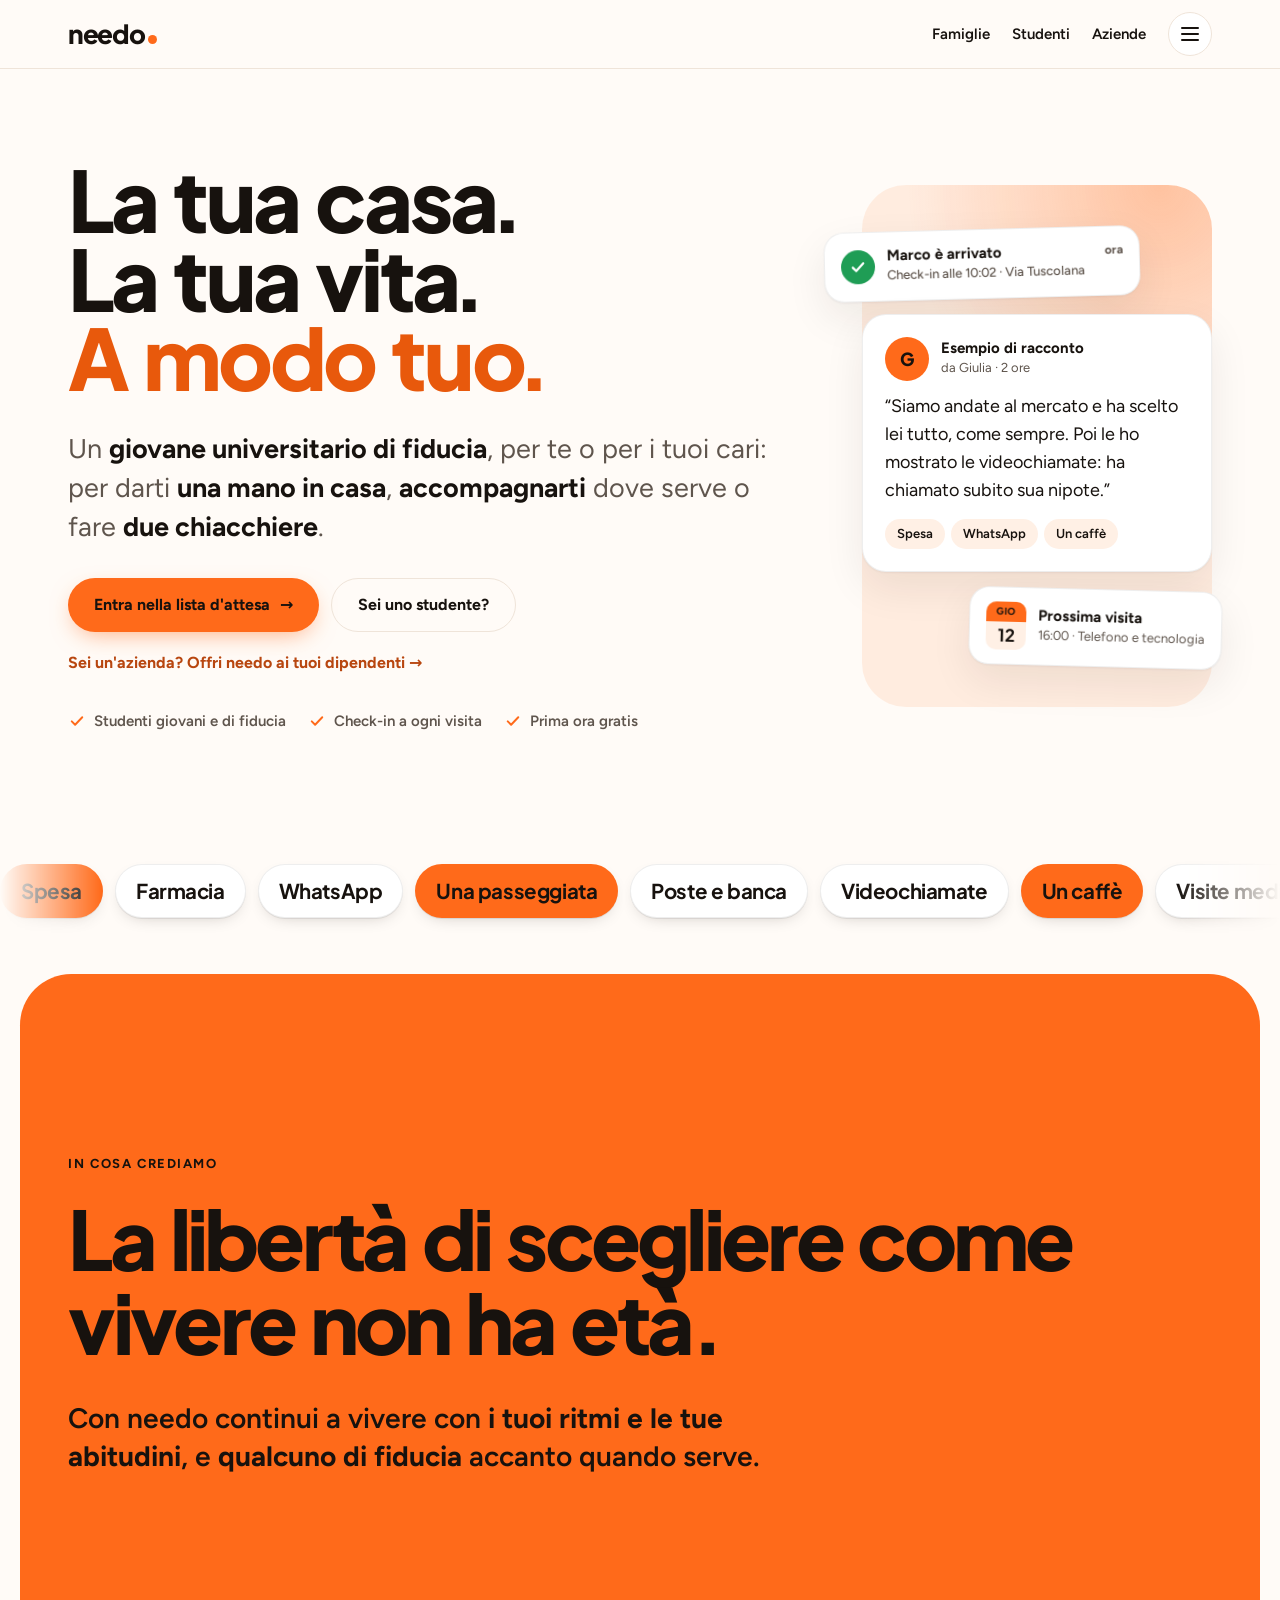
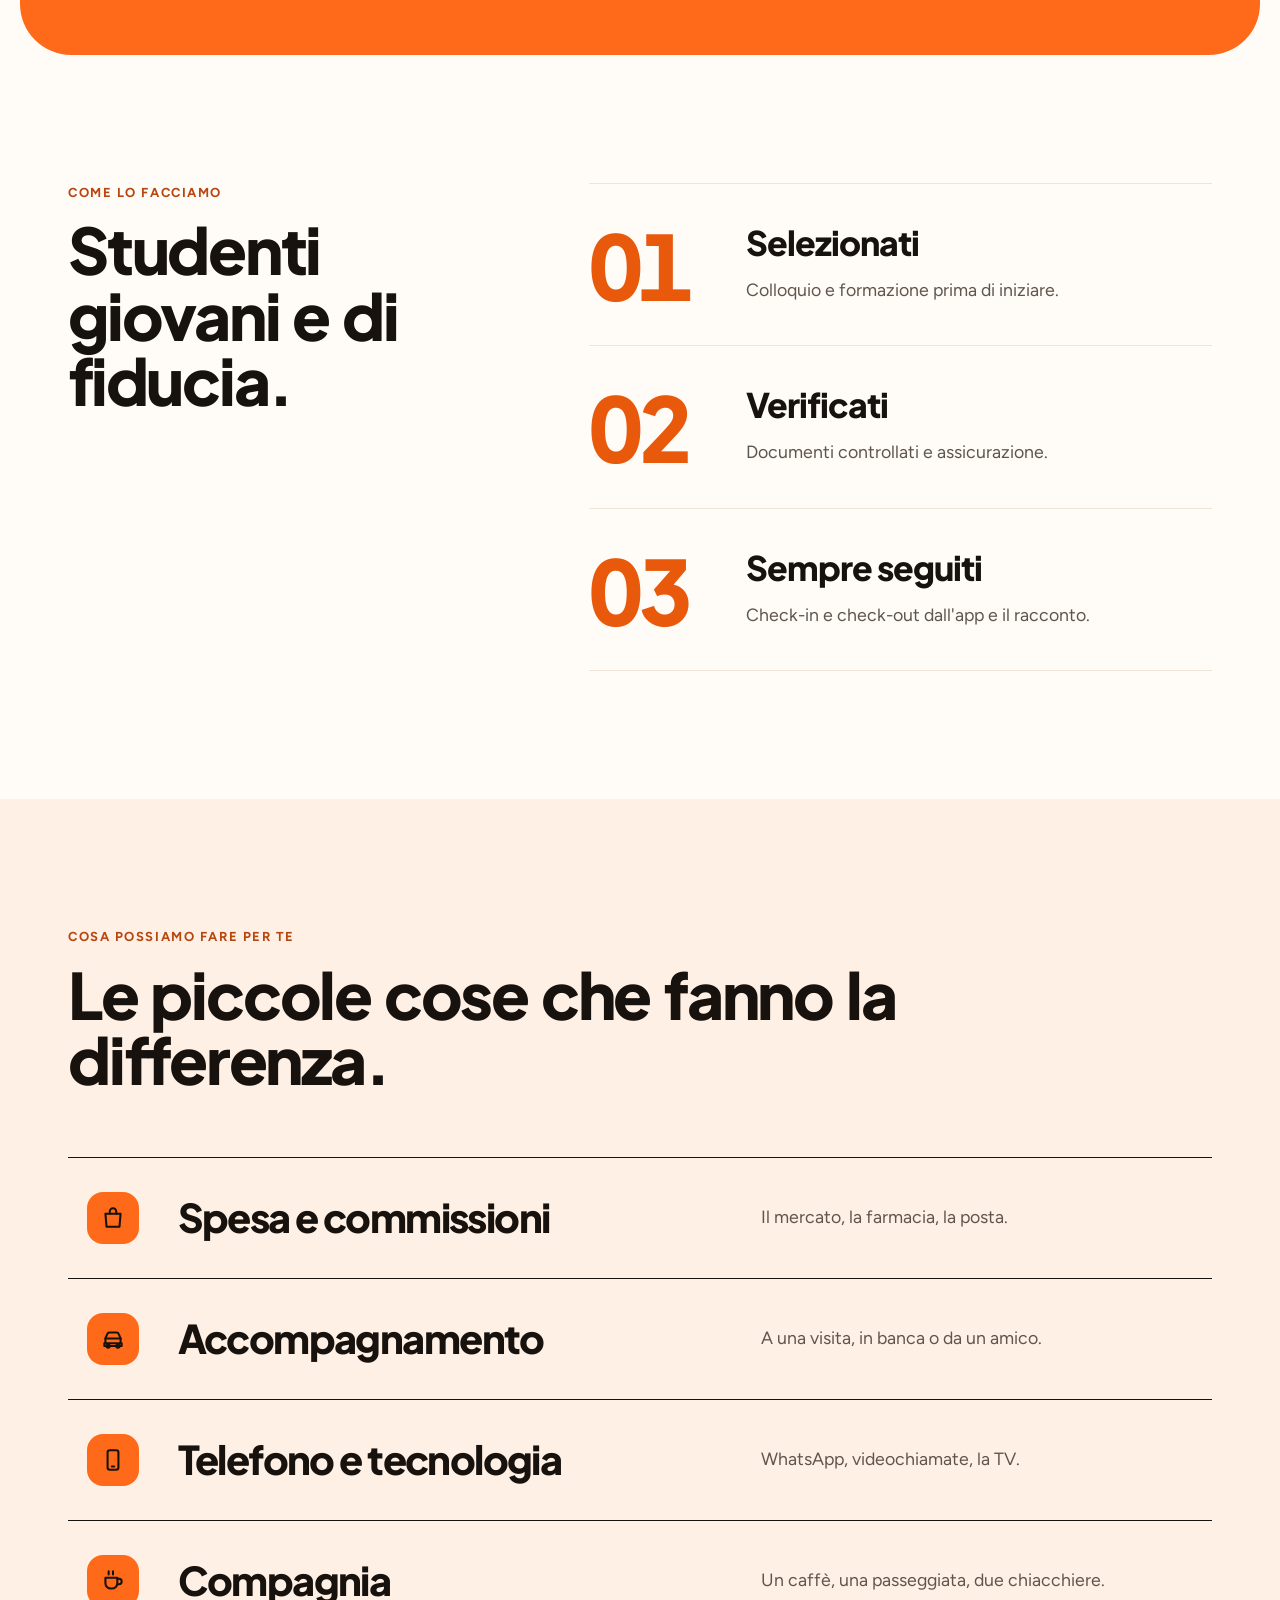
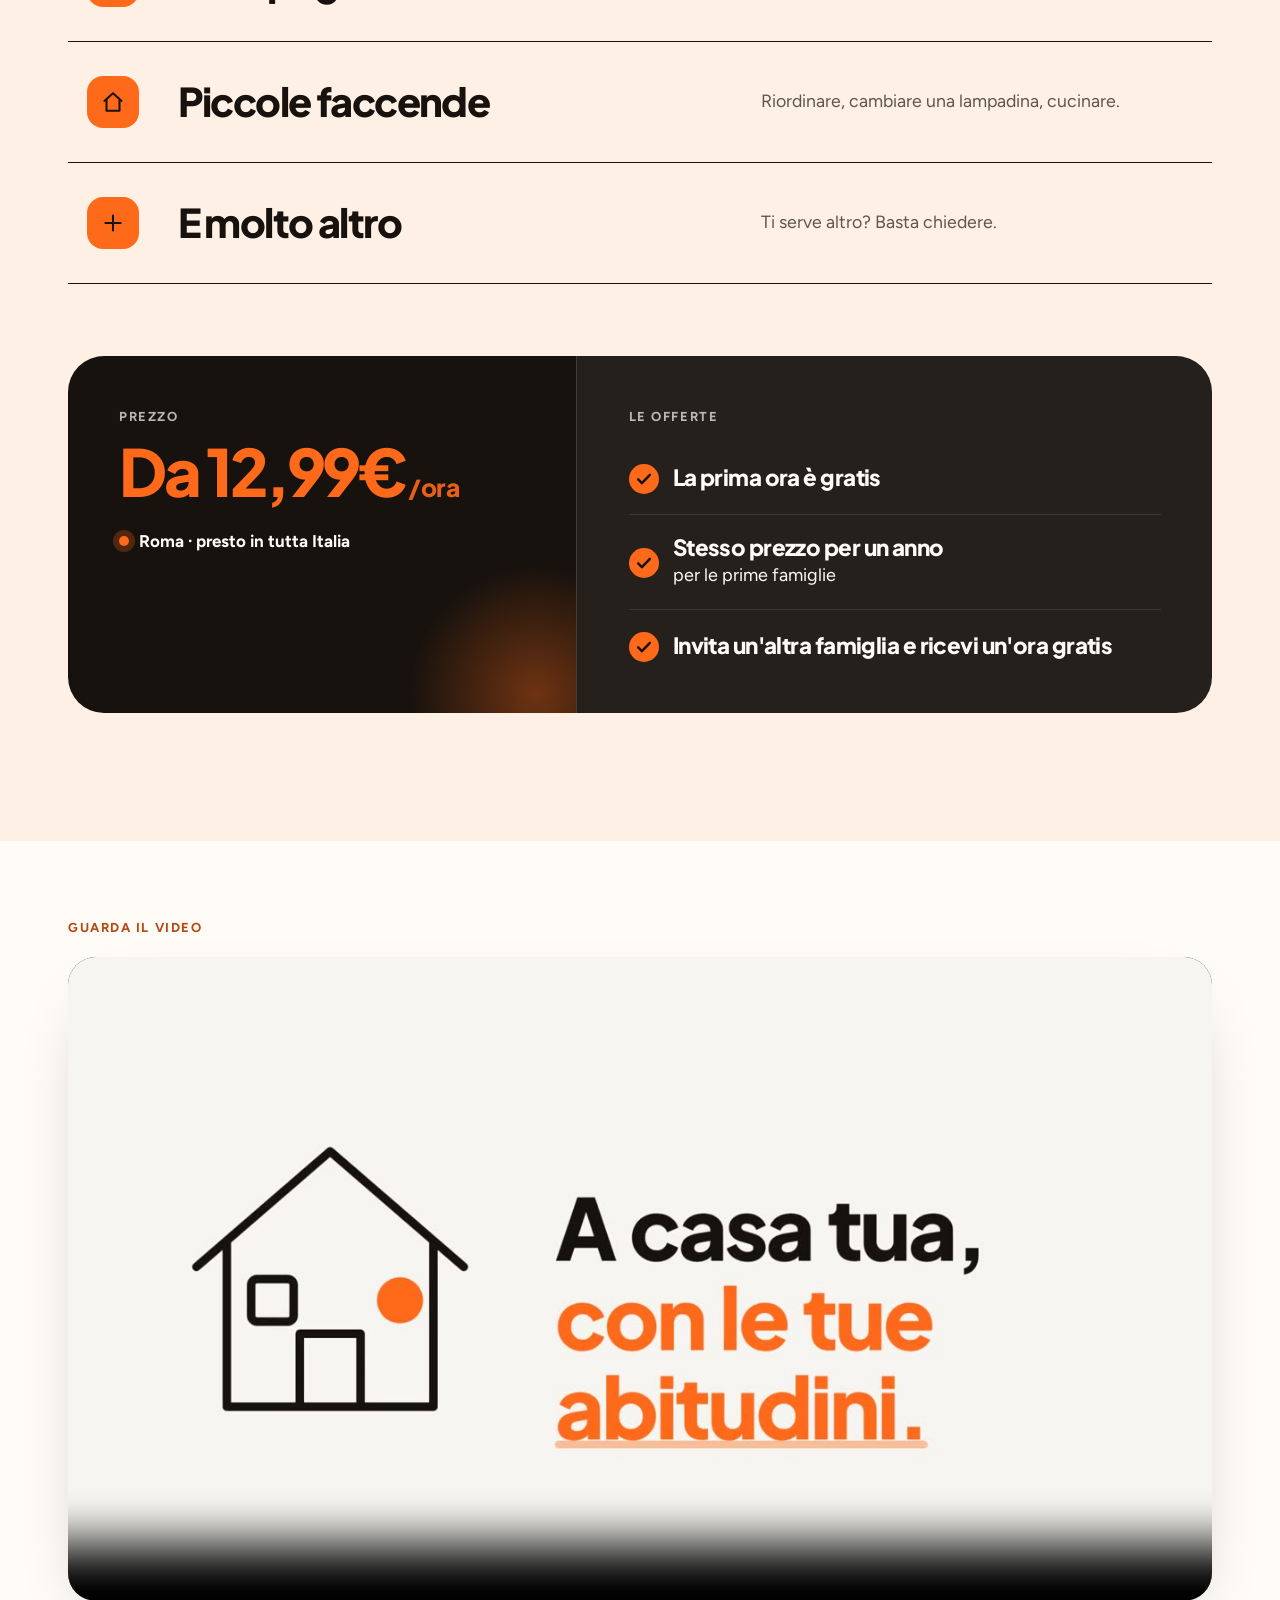
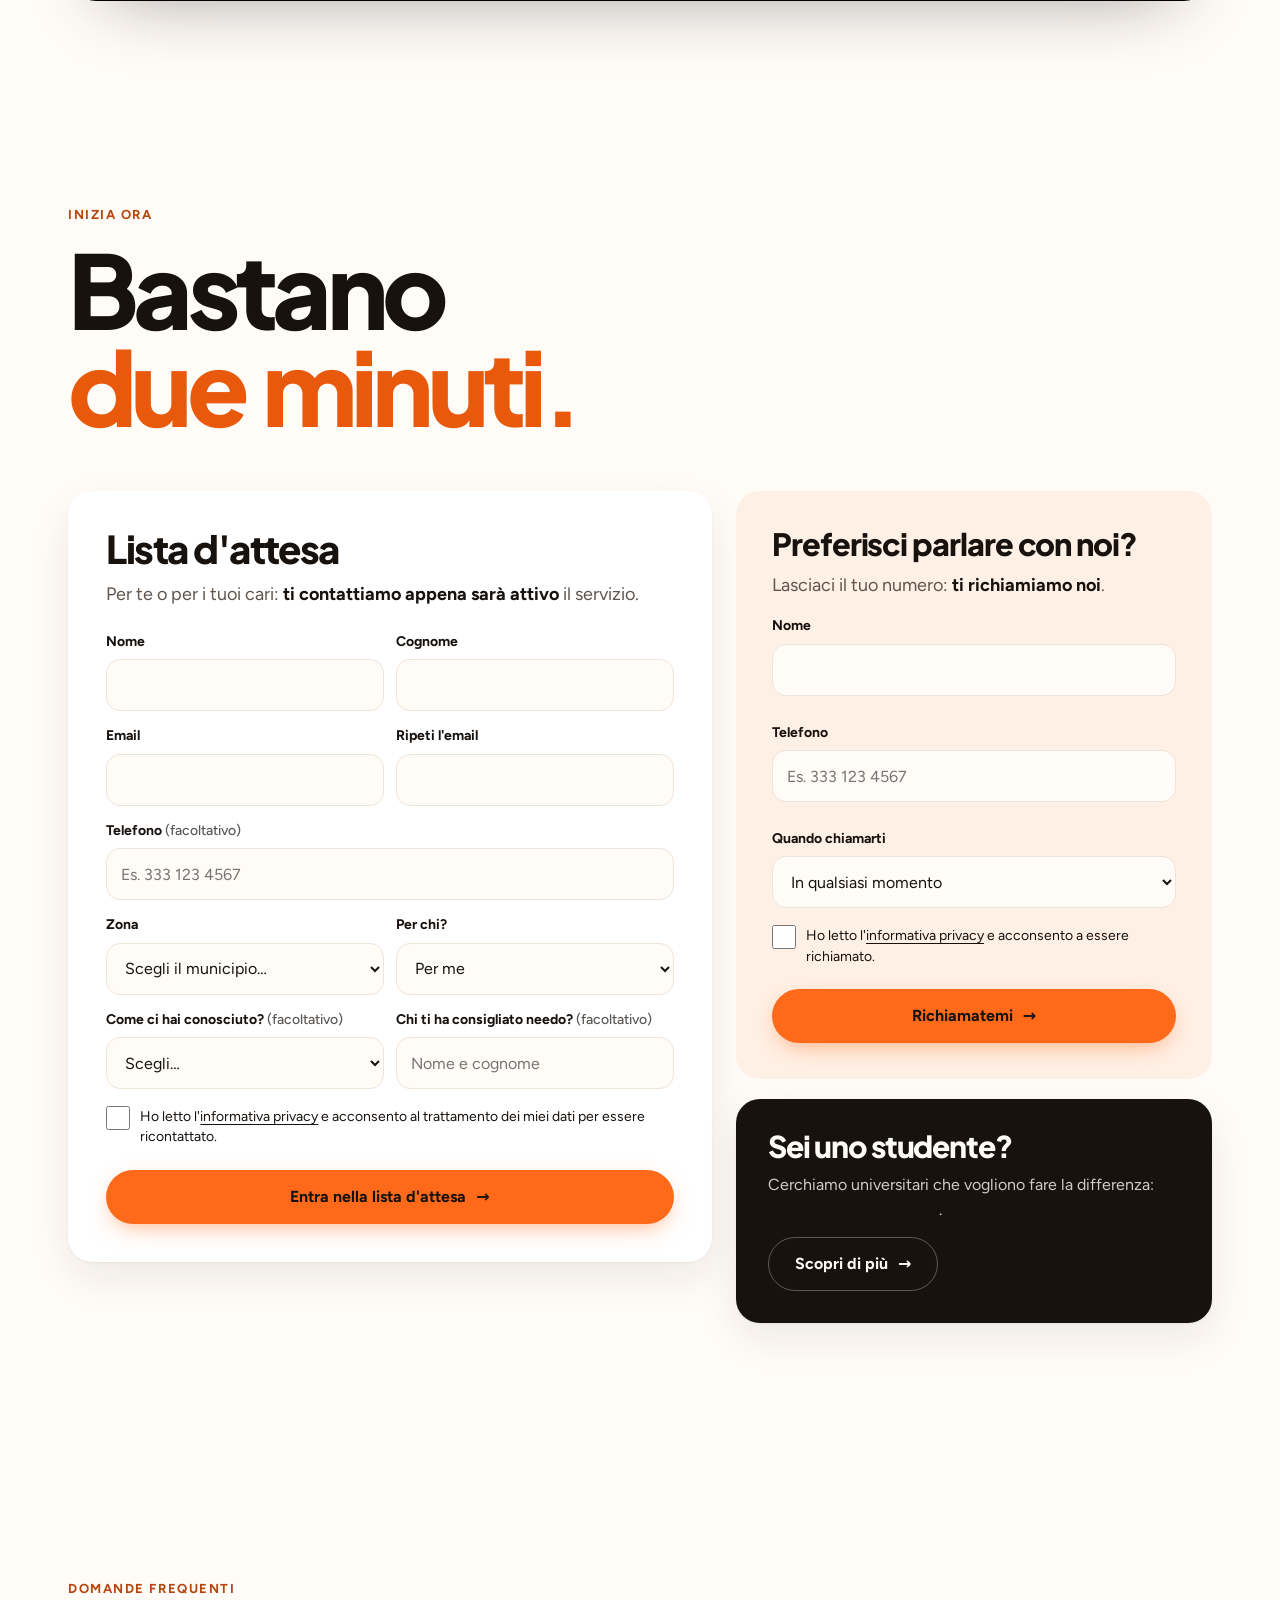
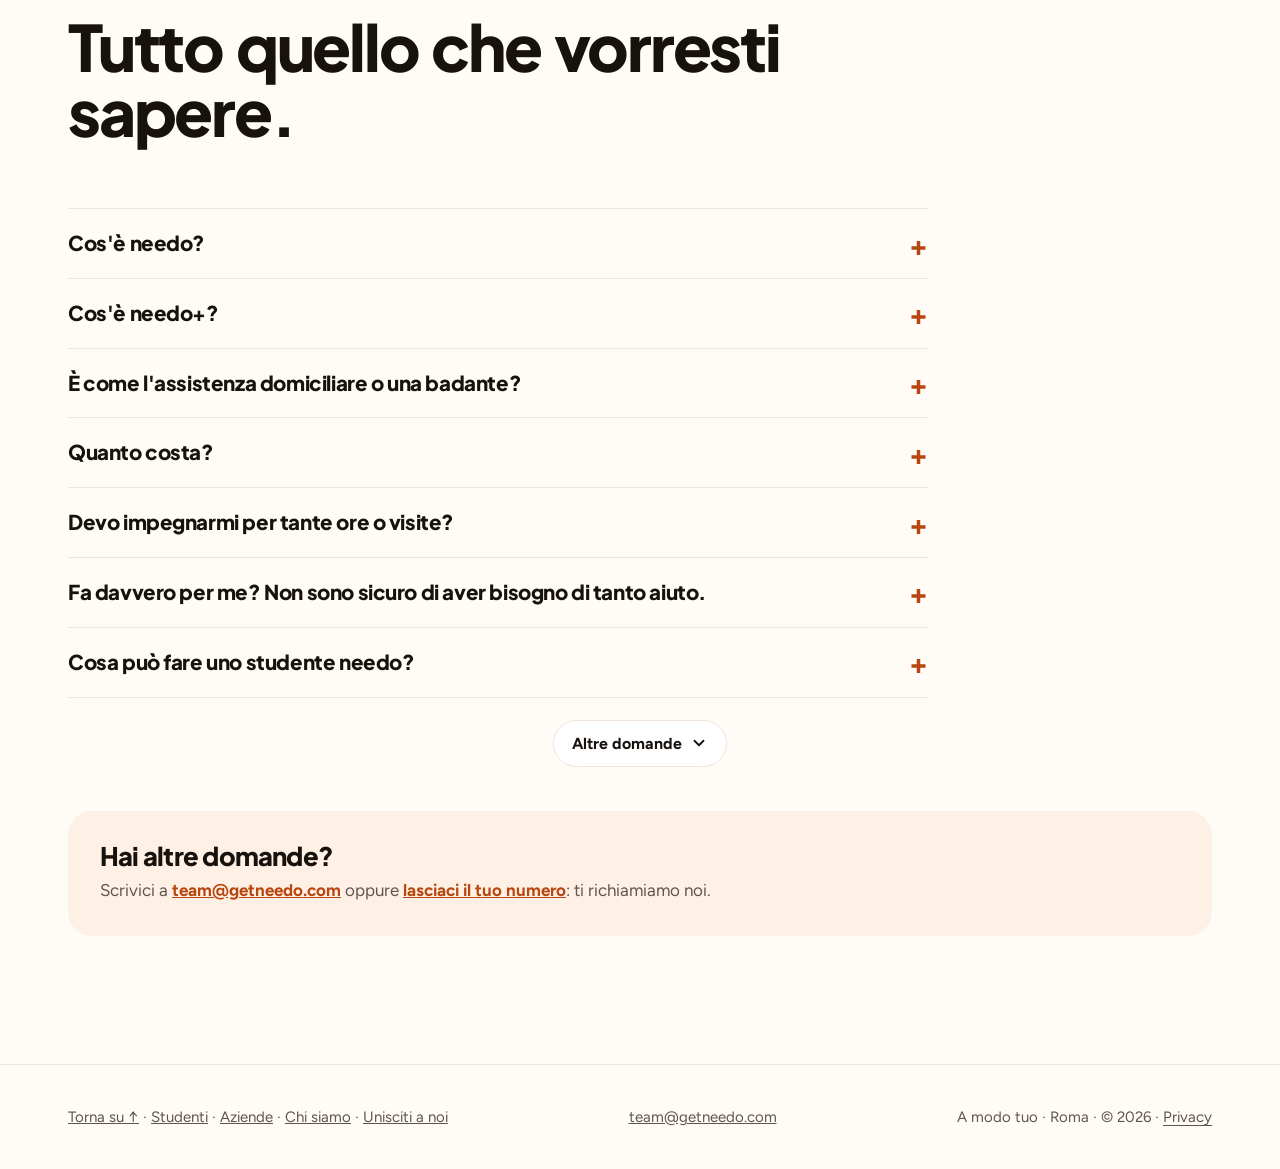
==== commit 9a58bb0b: "Video per famiglie (home) e aziende Co-Authored-By: Claude Opus 5.5 <noreply@anthropic.com> Claude-S" ====
--- a/index.html
+++ b/index.html
@@ -490,7 +490,7 @@
 .step h3,.steps3 h3{font-size:clamp(24px,1.4rem + .9vw,36px);line-height:1.1}
 .step p,.steps3 p,.svc p,.perk p,.value p{font-size:clamp(16px,.95rem + .2vw,18px);line-height:1.5}
 .perk h3,.value h3{font-size:clamp(22px,2vw,28px);line-height:1.1}
-</style>
+.vidsec{padding:clamp(40px,6vw,88px) 0}.vidsec .vid{margin:0;border-radius:clamp(16px,2.4vw,28px);overflow:hidden;box-shadow:0 30px 70px -40px rgba(23,18,14,.45);background:#17120E}.vidsec video{display:block;width:100%;height:auto;aspect-ratio:16/9}.vidsec .eyebrow{margin-bottom:18px}</style>
 </head>
 <body>
 <noscript><p style="margin:0;padding:12px 20px;background:#17120E;color:#FFFBF7;font:600 15px/1.4 system-ui,sans-serif;text-align:center">Per usare i moduli serve JavaScript. Puoi scriverci a <a href="mailto:team@getneedo.com" style="color:#FF8A4C">team@getneedo.com</a>.</p></noscript>
@@ -630,6 +630,14 @@
           </ul>
         </div>
       </div>
+    </div>
+  </section>
+
+  <section class="vidsec" aria-labelledby="vid-t">
+    <div class="wrap">
+      <h2 class="sr-only" id="vid-t">Il video di needo per le famiglie</h2>
+      <div class="eyebrow rv" aria-hidden="true">Guarda il video</div>
+      <figure class="vid rv d1"><video controls playsinline preload="none" poster="/video/needo-famiglie.jpg" aria-label="Il video di needo per le famiglie (1 minuto e 15 secondi, senza parlato, con musica)"><source src="/video/needo-famiglie.mp4" type="video/mp4"></video></figure>
     </div>
   </section>
 
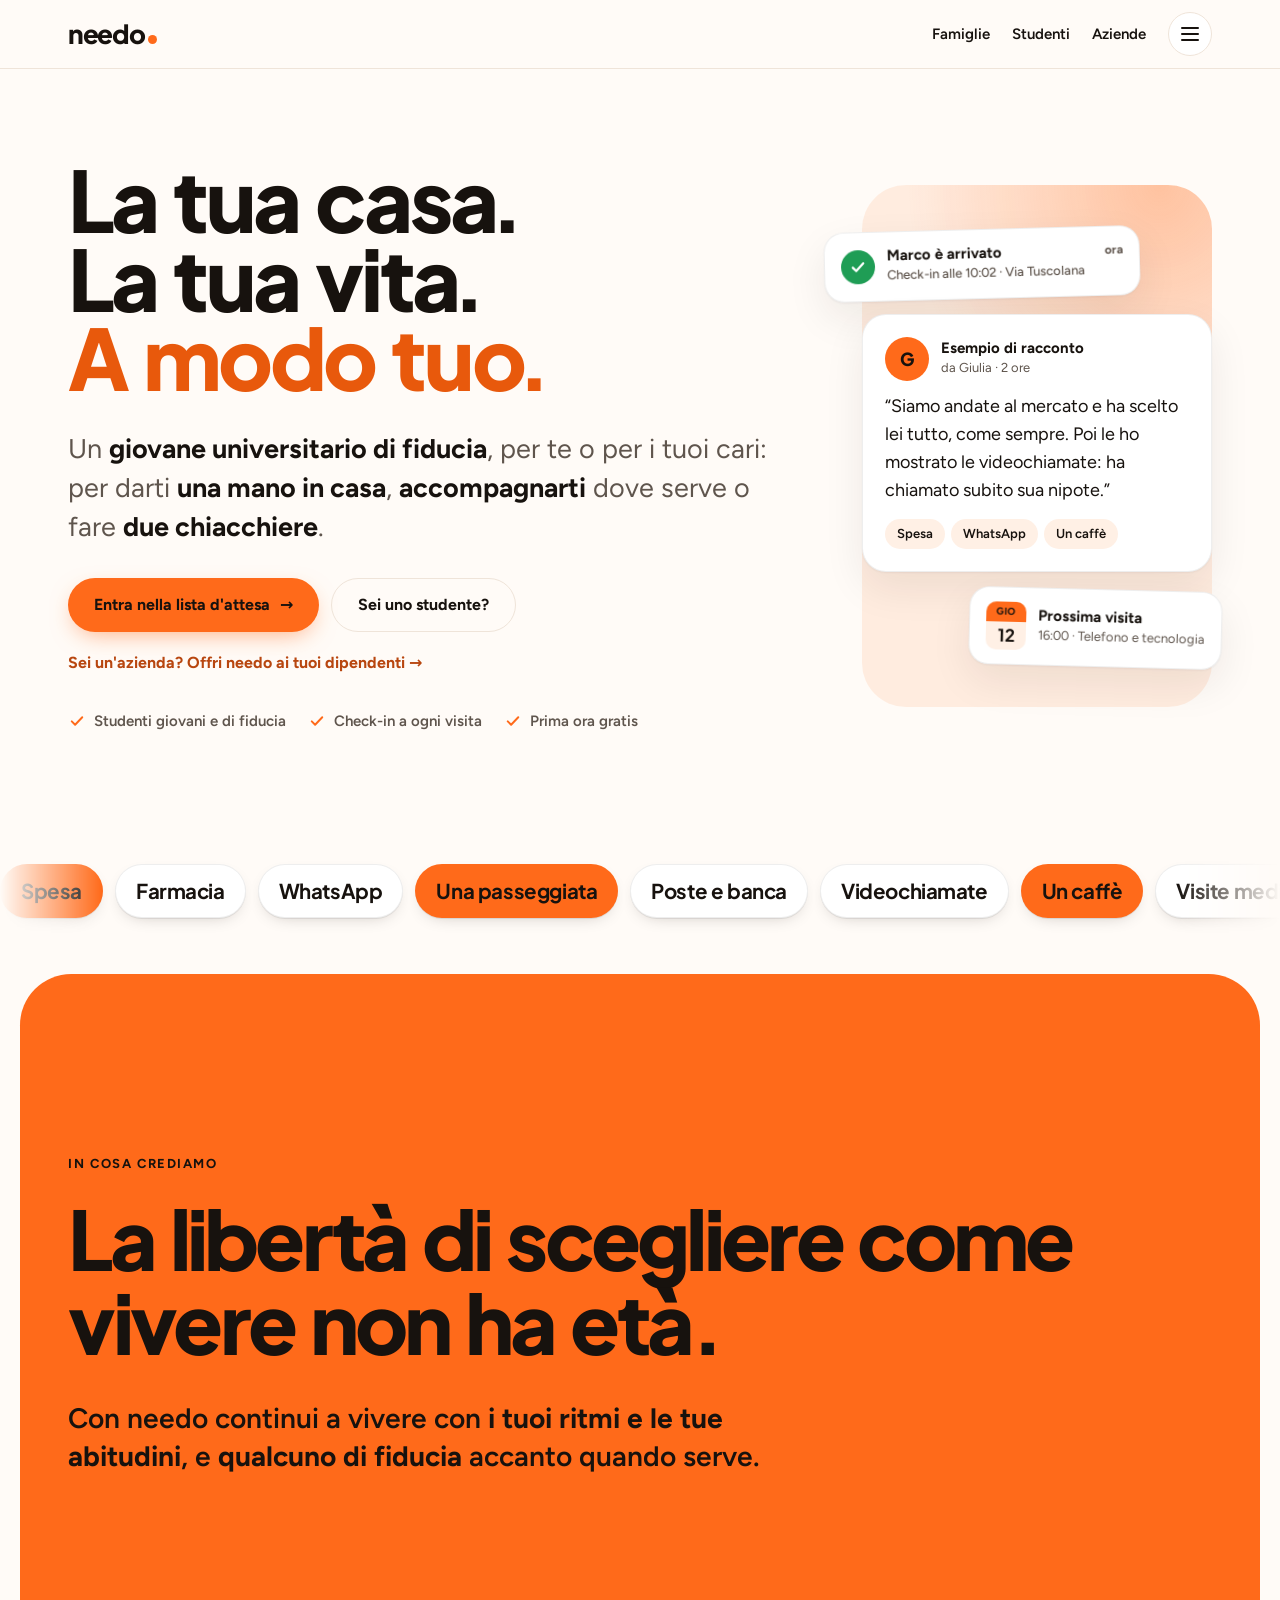
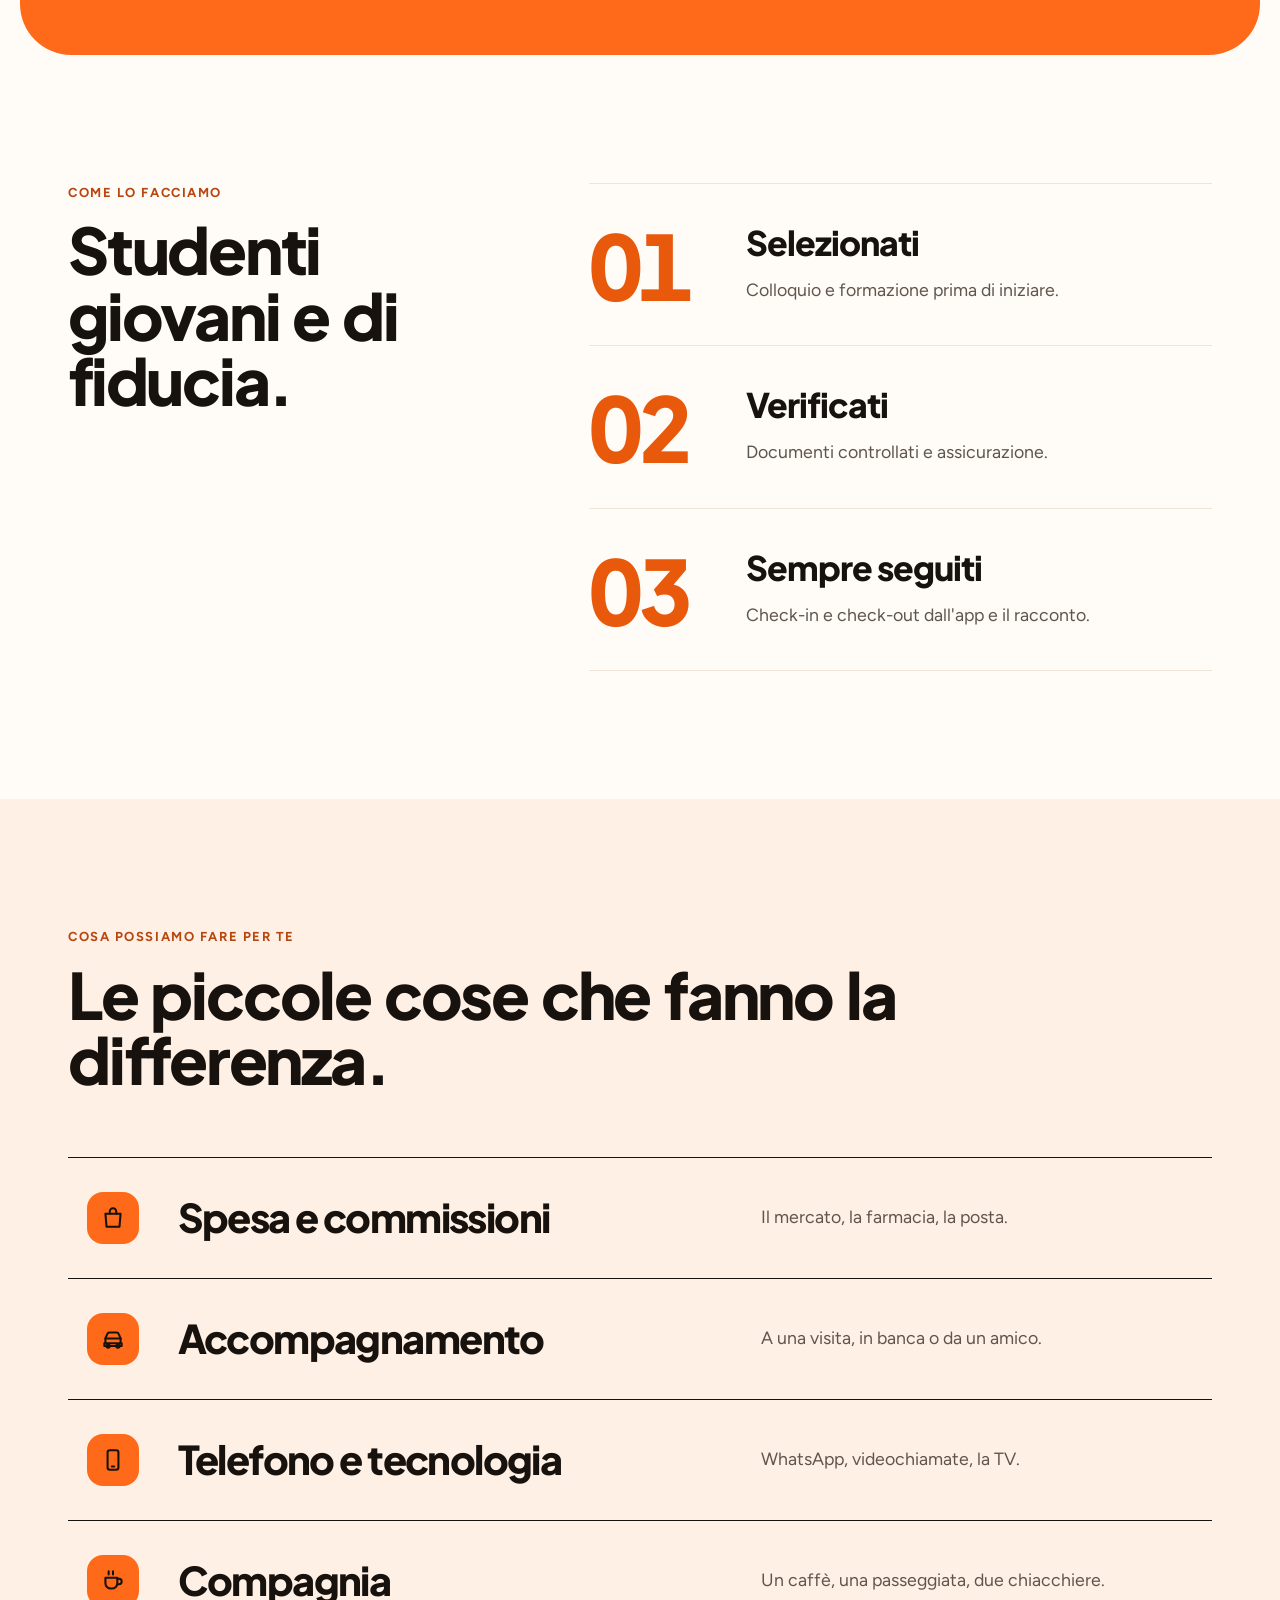
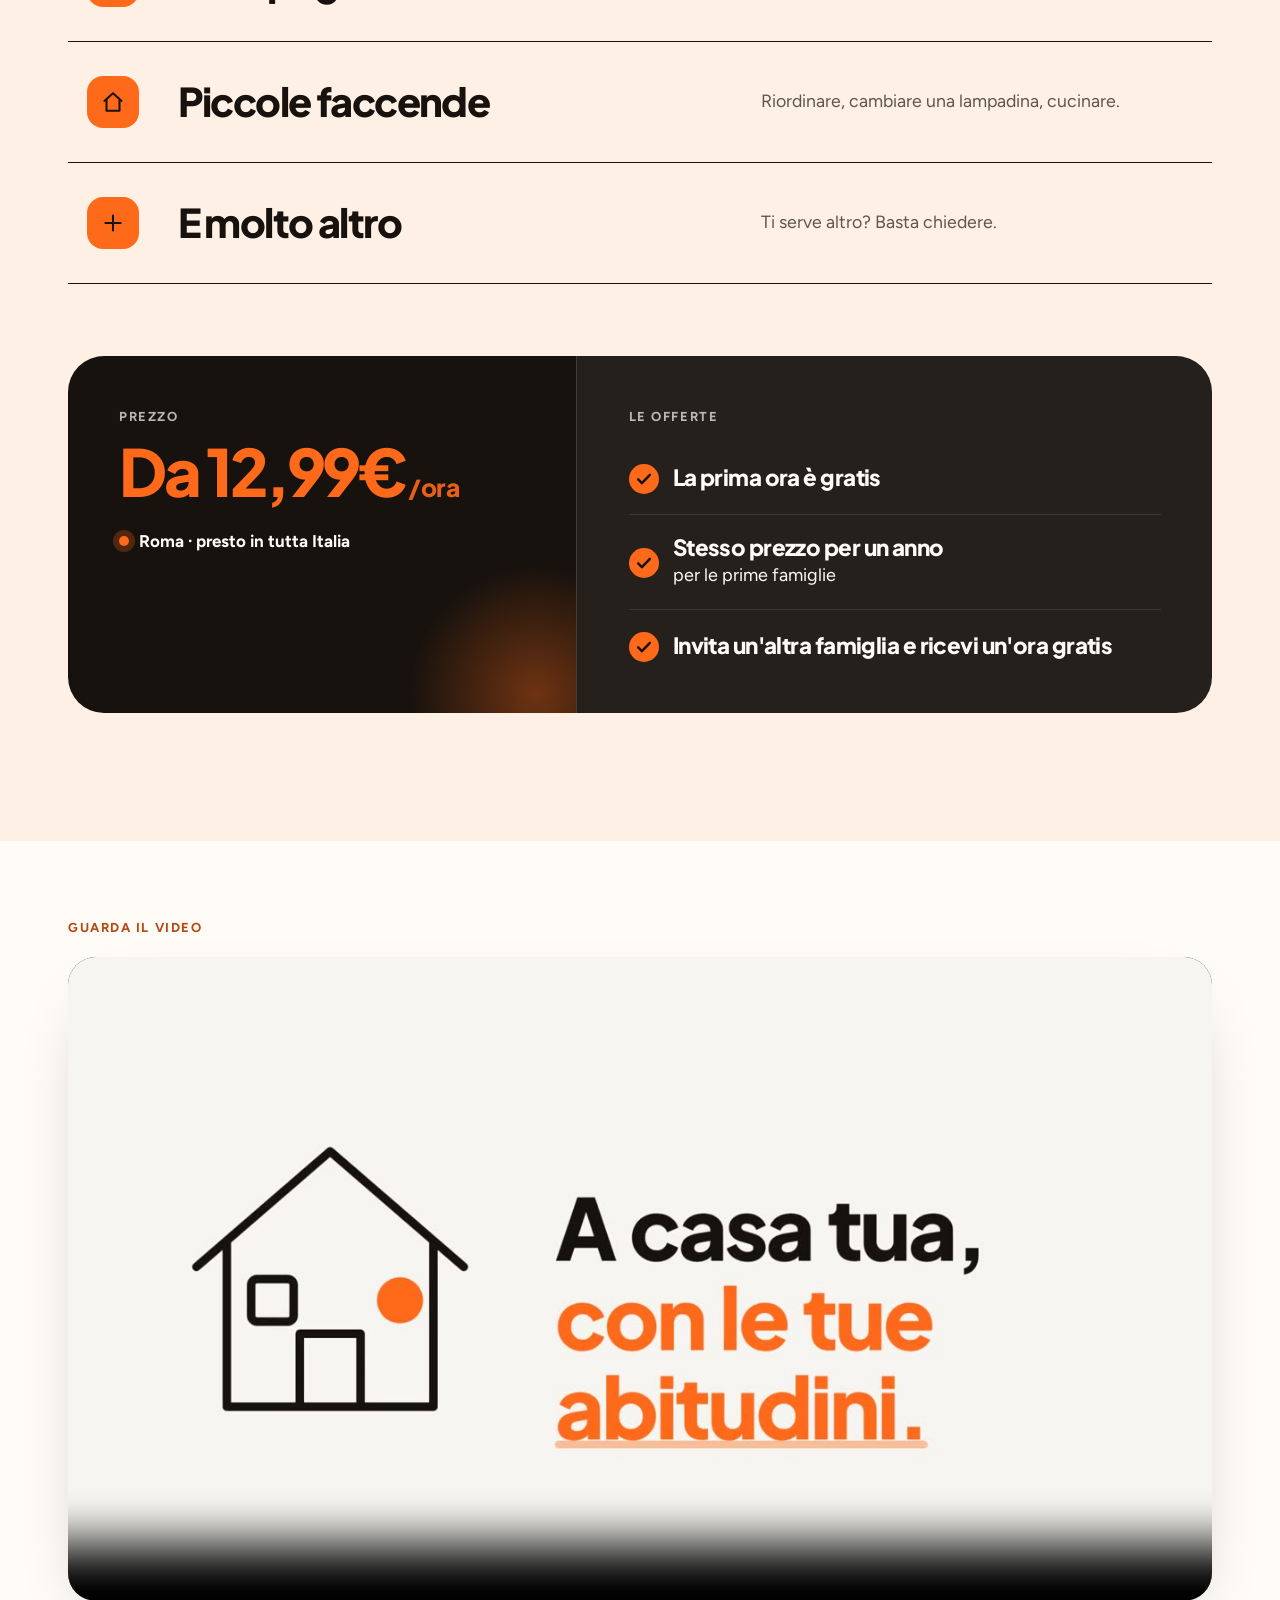
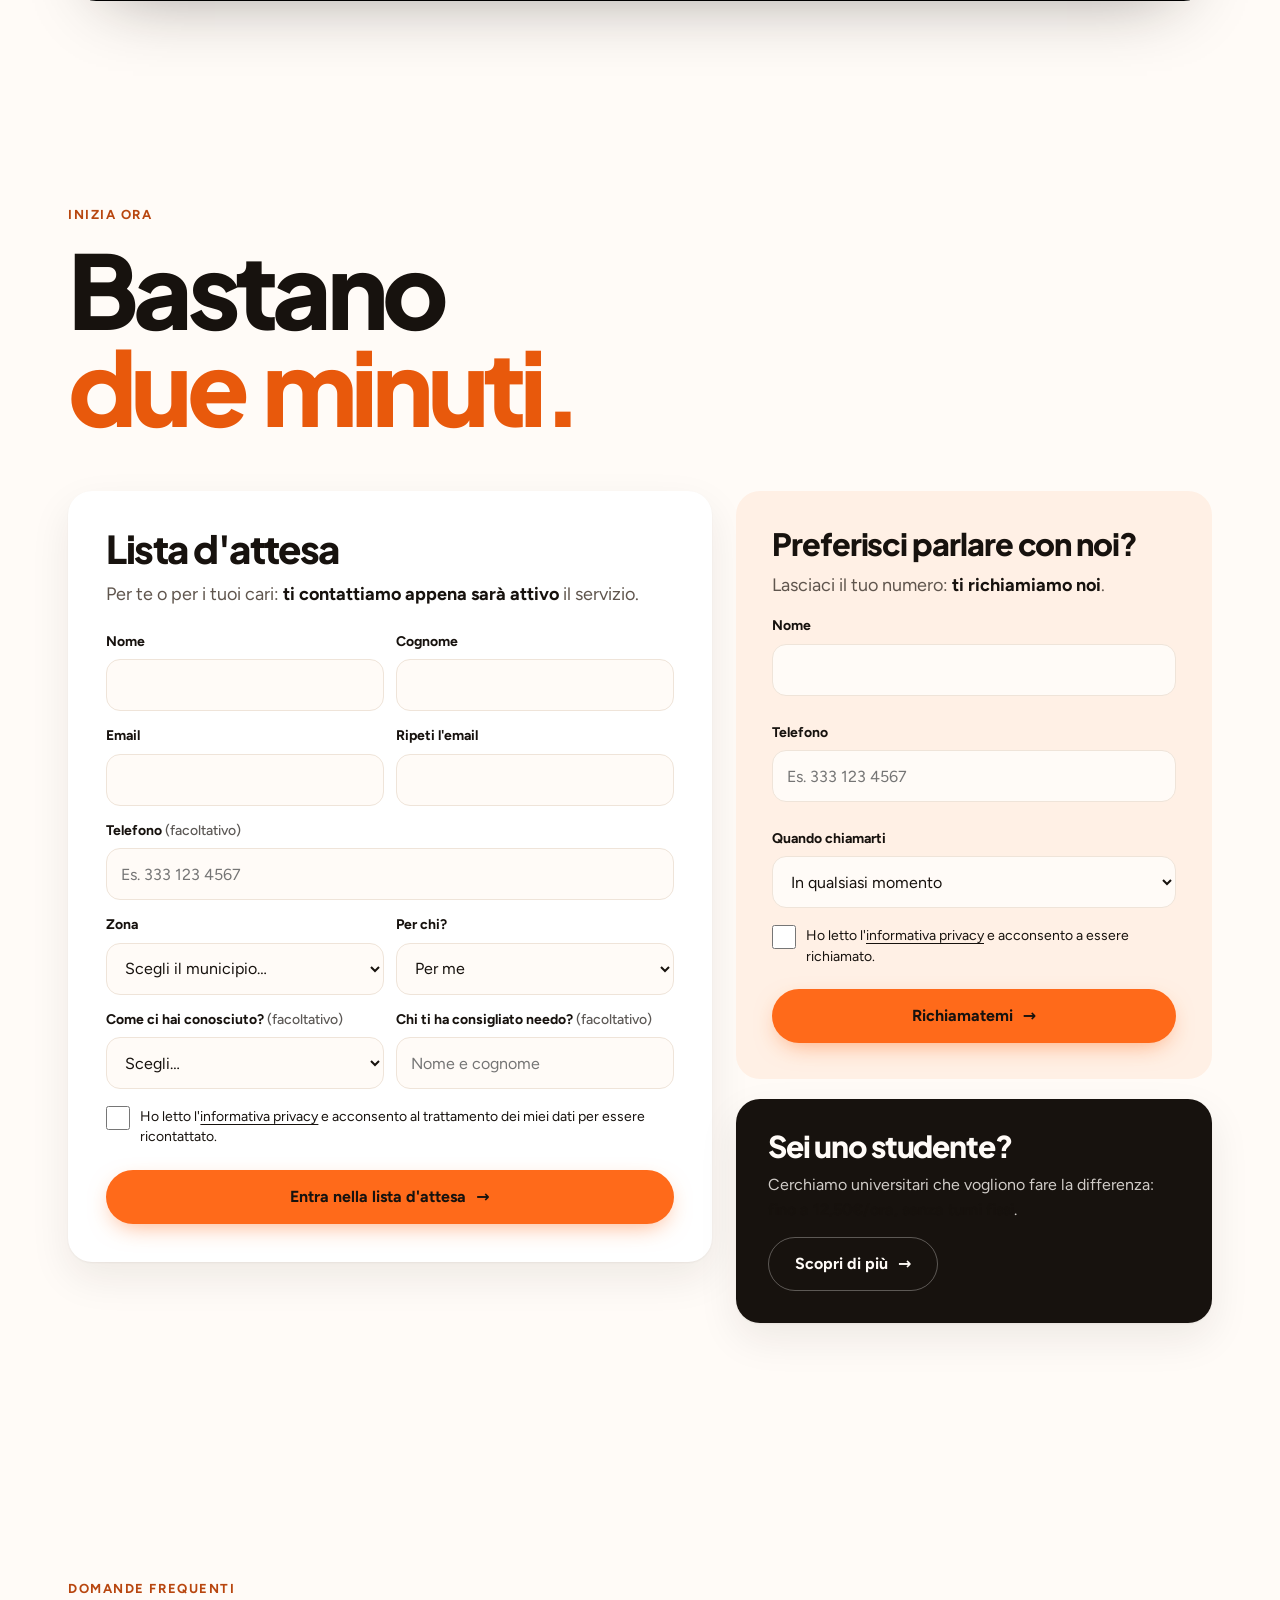
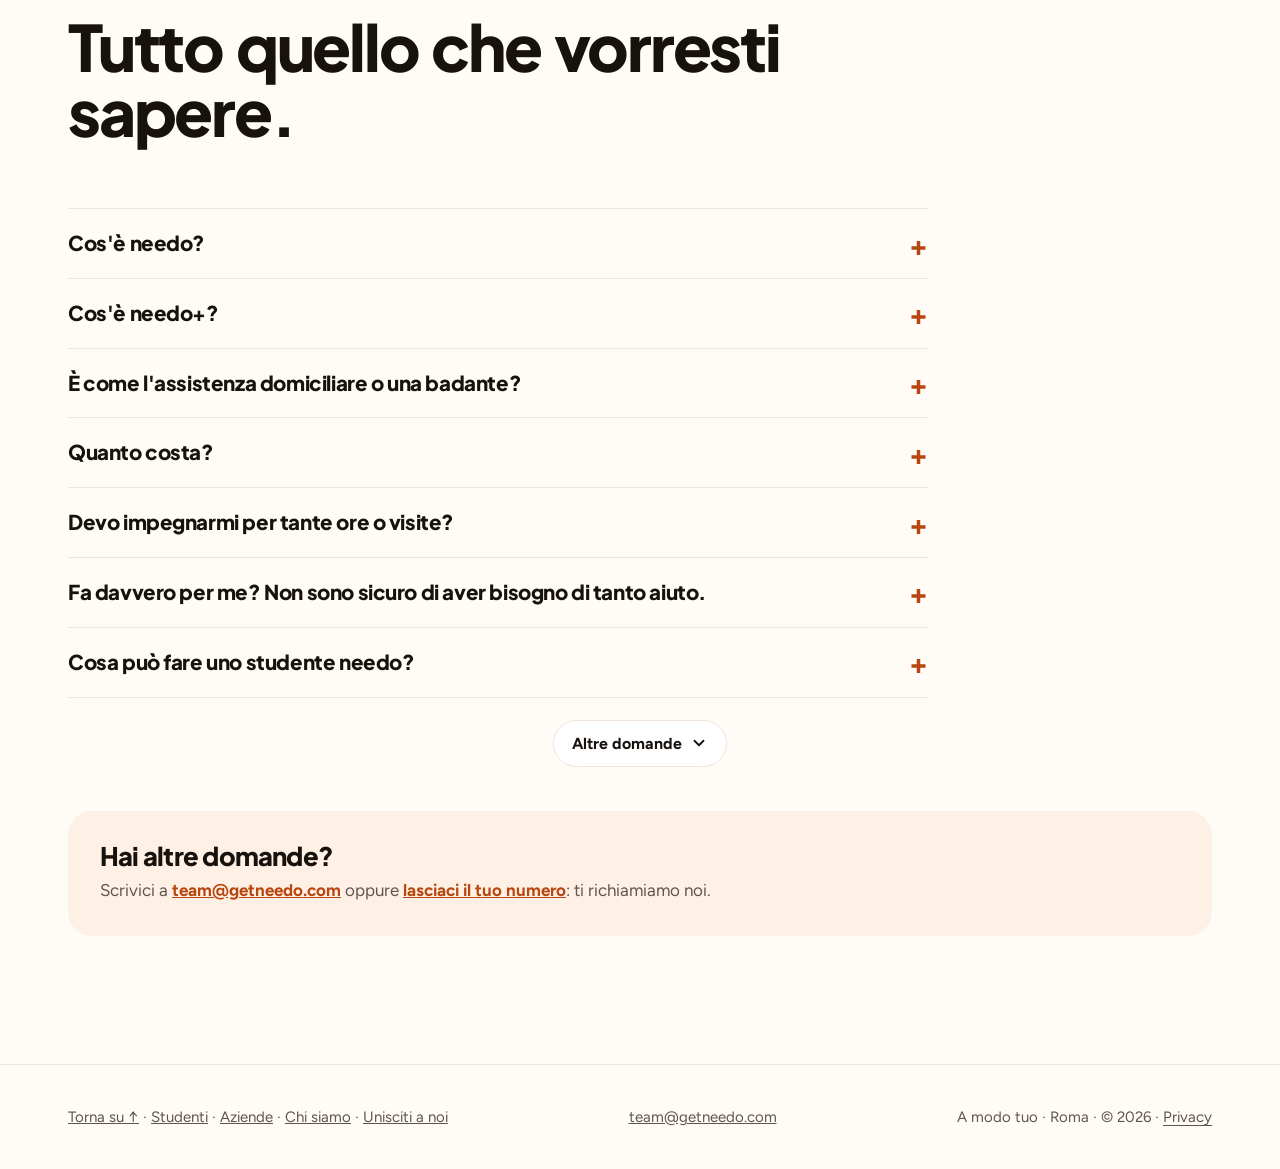
==== commit ee06665f: "Studenti: compenso comunicato come 'fino a 12,50€/ora' (10€ + rimborso spostamento + bonus esperienz" ====
--- a/index.html
+++ b/index.html
@@ -22,7 +22,7 @@
 <meta name="twitter:card" content="summary_large_image">
 <script type="application/ld+json">{"@context": "https://schema.org", "@type": "Organization", "name": "needo", "url": "https://getneedo.com/", "logo": "https://getneedo.com/icon-512.png", "email": "team@getneedo.com", "areaServed": {"@type": "City", "name": "Roma"}}</script>
 <script type="application/ld+json">{"@context": "https://schema.org", "@type": "Service", "name": "Compagnia e aiuto per anziani a domicilio", "serviceType": "Compagnia e aiuto non sanitario per anziani", "provider": {"@type": "Organization", "name": "needo", "url": "https://getneedo.com/"}, "areaServed": {"@type": "City", "name": "Roma"}, "availableLanguage": "it", "offers": {"@type": "Offer", "priceCurrency": "EUR", "priceSpecification": {"@type": "UnitPriceSpecification", "price": 12.99, "priceCurrency": "EUR", "unitText": "ora", "valueAddedTaxIncluded": true}}}</script>
-<script type="application/ld+json">{"@context": "https://schema.org", "@type": "FAQPage", "mainEntity": [{"@type": "Question", "name": "Cos'è needo?", "acceptedAnswer": {"@type": "Answer", "text": "Mettiamo in contatto le persone anziane e le loro famiglie con studenti universitari selezionati, che danno una mano nelle piccole cose di ogni giorno: commissioni, accompagnamenti, tecnologia, compagnia. Dopo ogni visita la famiglia riceve un breve racconto di com'è andata."}}, {"@type": "Question", "name": "È come l'assistenza domiciliare o una badante?", "acceptedAnswer": {"@type": "Answer", "text": "No. Offriamo aiuto pratico e compagnia, a ore e quando serve, senza prestazioni sanitarie. Non sostituiamo un medico, un infermiere o una badante a tempo pieno: siamo un aiuto in più, leggero e flessibile."}}, {"@type": "Question", "name": "Quanto costa?", "acceptedAnswer": {"@type": "Answer", "text": "Da 12,99€ l'ora: paghi solo il tempo prenotato e il prezzo dipende dal servizio. A ogni visita si aggiunge un costo di servizio di 1,50€, che con l'abbonamento needo+ non paghi. Sulle visite di più di 2 ore hai uno sconto del 5%; sulle visite che si ripetono ogni settimana il 5%, o il 10% con 2 o più giorni a settimana. La prima ora è gratis per tutte le famiglie. Per le prime famiglie, in più, il prezzo resta lo stesso per 12 mesi."}}, {"@type": "Question", "name": "Devo impegnarmi per tante ore o visite?", "acceptedAnswer": {"@type": "Answer", "text": "No. Puoi prenotare quando ti serve, anche una volta sola. Se vuoi visite regolari, quando prenoti scegli “Ogni settimana”: hai il 5% di sconto, il 10% se sono 2 o più giorni a settimana."}}, {"@type": "Question", "name": "Cos'è needo+?", "acceptedAnswer": {"@type": "Answer", "text": "È l'abbonamento per le famiglie, a 9,99€ al mese. Con needo+ non paghi il costo di servizio (1,50€ in meno su ogni visita), prenoti fino a 90 giorni prima invece di 60, hai uno sconto del 10% invece del 5% sulle visite di più di 2 ore e un'assistenza prioritaria: il nostro team risponde prima a te."}}, {"@type": "Question", "name": "Fa davvero per me? Non sono sicuro di aver bisogno di tanto aiuto.", "acceptedAnswer": {"@type": "Answer", "text": "È pensato proprio per chi se la cava benissimo da solo ma ogni tanto vorrebbe una mano: una commissione, un problema con il telefono, una passeggiata in compagnia. Prova la prima ora gratis e decidi tu."}}, {"@type": "Question", "name": "Cosa può fare uno studente needo?", "acceptedAnswer": {"@type": "Answer", "text": "La spesa e le commissioni, l'accompagnamento a una visita o in banca, l'aiuto con il telefono, WhatsApp e la TV, un po' di compagnia e piccole faccende di casa. Ti serve altro? Chiedi: probabilmente possiamo aiutarti."}}, {"@type": "Question", "name": "Chi sono gli studenti needo?", "acceptedAnswer": {"@type": "Answer", "text": "Sono studenti universitari maggiorenni, gentili e affidabili, che vogliono fare la differenza nella vita di qualcuno."}}, {"@type": "Question", "name": "Come garantite che le visite siano sicure e affidabili?", "acceptedAnswer": {"@type": "Answer", "text": "Conosciamo ogni studente con un colloquio, controlliamo documenti ed email universitaria e lo formiamo prima che inizi. Ogni visita inizia e finisce con un check-in e un check-out dall'app, e dopo arriva il racconto alla famiglia. Se qualcosa non va, ce ne occupiamo subito."}}, {"@type": "Question", "name": "Come viene scelto lo studente per me?", "acceptedAnswer": {"@type": "Answer", "text": "In base a dove abiti, al giorno e all'orario che preferisci e al tipo di aiuto che ti serve. Lo studente vede la tua richiesta e la accetta."}}, {"@type": "Question", "name": "In cosa è diverso needo da un'agenzia o da altre app?", "acceptedAnswer": {"@type": "Answer", "text": "Non ti mandiamo uno sconosciuto qualunque: gli studenti sono selezionati e formati da noi, prenoti in pochi tocchi senza contratti né impegni, e dopo ogni visita sai sempre com'è andata."}}, {"@type": "Question", "name": "Cosa succede durante una visita?", "acceptedAnswer": {"@type": "Answer", "text": "Lo studente arriva all'orario prenotato, fa check-in dall'app e ti aiuta con quello che avevi chiesto, con calma e ai tuoi tempi. Alla fine fa check-out e scrive il racconto della visita."}}, {"@type": "Question", "name": "Quanto dura una visita?", "acceptedAnswer": {"@type": "Answer", "text": "Decidi tu: prenoti il tempo che ti serve, a partire da un'ora."}}, {"@type": "Question", "name": "Come prenoto le visite?", "acceptedAnswer": {"@type": "Answer", "text": "Dall'app: scegli il giorno, l'orario e di cosa hai bisogno. Se preferisci, può farlo un tuo familiare per te, oppure puoi chiederci di richiamarti."}}, {"@type": "Question", "name": "Posso iscrivere un mio genitore o un nonno?", "acceptedAnswer": {"@type": "Answer", "text": "Sì. Puoi iscriverlo tu e gestire tutto al suo posto: il racconto di ogni visita arriva a te, anche se vivi lontano."}}, {"@type": "Question", "name": "Cosa significa needo per la mia famiglia?", "acceptedAnswer": {"@type": "Answer", "text": "Meno preoccupazioni: sai che il tuo caro ha qualcuno di fiducia accanto, e dopo ogni visita ricevi un racconto di com'è andata, anche da lontano."}}, {"@type": "Question", "name": "Come accedo all'app?", "acceptedAnswer": {"@type": "Answer", "text": "Quando il servizio sarà attivo nella tua zona ti mandiamo il link per scaricare l'app: accedi con l'email con cui ti sei iscritto."}}, {"@type": "Question", "name": "Non ho bisogno di assistenza: perché dovrei usarlo?", "acceptedAnswer": {"@type": "Answer", "text": "Non è solo per chi è in difficoltà. È per chi vuole continuare a vivere a modo suo, con qualcuno che dà una mano quando serve e porta un po' di compagnia."}}, {"@type": "Question", "name": "Dove siete attivi?", "acceptedAnswer": {"@type": "Answer", "text": "Stiamo partendo a Roma e presto arriveremo in tutta Italia. Iscriviti alla lista d'attesa: ti scriviamo appena possiamo venire nella tua zona."}}, {"@type": "Question", "name": "La mia azienda può offrire needo ai dipendenti?", "acceptedAnswer": {"@type": "Answer", "text": "Sì. Le aziende possono offrire needo con il welfare aziendale: per il dipendente diventa un benefit da usare per i propri familiari. Trovi tutto nella pagina per le aziende."}}, {"@type": "Question", "name": "Come funziona per gli studenti?", "acceptedAnswer": {"@type": "Answer", "text": "Guadagni da 9€ l'ora, senza turni fissi: accetti solo le visite che vuoi. Vieni pagato dopo ogni visita e se inviti un amico ricevi 5€ quando fa le prime 3 visite. Ti candidi con l'email universitaria."}}]}</script>
+<script type="application/ld+json">{"@context": "https://schema.org", "@type": "FAQPage", "mainEntity": [{"@type": "Question", "name": "Cos'è needo?", "acceptedAnswer": {"@type": "Answer", "text": "Mettiamo in contatto le persone anziane e le loro famiglie con studenti universitari selezionati, che danno una mano nelle piccole cose di ogni giorno: commissioni, accompagnamenti, tecnologia, compagnia. Dopo ogni visita la famiglia riceve un breve racconto di com'è andata."}}, {"@type": "Question", "name": "È come l'assistenza domiciliare o una badante?", "acceptedAnswer": {"@type": "Answer", "text": "No. Offriamo aiuto pratico e compagnia, a ore e quando serve, senza prestazioni sanitarie. Non sostituiamo un medico, un infermiere o una badante a tempo pieno: siamo un aiuto in più, leggero e flessibile."}}, {"@type": "Question", "name": "Quanto costa?", "acceptedAnswer": {"@type": "Answer", "text": "Da 12,99€ l'ora: paghi solo il tempo prenotato e il prezzo dipende dal servizio. A ogni visita si aggiunge un costo di servizio di 1,50€, che con l'abbonamento needo+ non paghi. Sulle visite di più di 2 ore hai uno sconto del 5%; sulle visite che si ripetono ogni settimana il 5%, o il 10% con 2 o più giorni a settimana. La prima ora è gratis per tutte le famiglie. Per le prime famiglie, in più, il prezzo resta lo stesso per 12 mesi."}}, {"@type": "Question", "name": "Devo impegnarmi per tante ore o visite?", "acceptedAnswer": {"@type": "Answer", "text": "No. Puoi prenotare quando ti serve, anche una volta sola. Se vuoi visite regolari, quando prenoti scegli “Ogni settimana”: hai il 5% di sconto, il 10% se sono 2 o più giorni a settimana."}}, {"@type": "Question", "name": "Cos'è needo+?", "acceptedAnswer": {"@type": "Answer", "text": "È l'abbonamento per le famiglie, a 9,99€ al mese. Con needo+ non paghi il costo di servizio (1,50€ in meno su ogni visita), prenoti fino a 90 giorni prima invece di 60, hai uno sconto del 10% invece del 5% sulle visite di più di 2 ore e un'assistenza prioritaria: il nostro team risponde prima a te."}}, {"@type": "Question", "name": "Fa davvero per me? Non sono sicuro di aver bisogno di tanto aiuto.", "acceptedAnswer": {"@type": "Answer", "text": "È pensato proprio per chi se la cava benissimo da solo ma ogni tanto vorrebbe una mano: una commissione, un problema con il telefono, una passeggiata in compagnia. Prova la prima ora gratis e decidi tu."}}, {"@type": "Question", "name": "Cosa può fare uno studente needo?", "acceptedAnswer": {"@type": "Answer", "text": "La spesa e le commissioni, l'accompagnamento a una visita o in banca, l'aiuto con il telefono, WhatsApp e la TV, un po' di compagnia e piccole faccende di casa. Ti serve altro? Chiedi: probabilmente possiamo aiutarti."}}, {"@type": "Question", "name": "Chi sono gli studenti needo?", "acceptedAnswer": {"@type": "Answer", "text": "Sono studenti universitari maggiorenni, gentili e affidabili, che vogliono fare la differenza nella vita di qualcuno."}}, {"@type": "Question", "name": "Come garantite che le visite siano sicure e affidabili?", "acceptedAnswer": {"@type": "Answer", "text": "Conosciamo ogni studente con un colloquio, controlliamo documenti ed email universitaria e lo formiamo prima che inizi. Ogni visita inizia e finisce con un check-in e un check-out dall'app, e dopo arriva il racconto alla famiglia. Se qualcosa non va, ce ne occupiamo subito."}}, {"@type": "Question", "name": "Come viene scelto lo studente per me?", "acceptedAnswer": {"@type": "Answer", "text": "In base a dove abiti, al giorno e all'orario che preferisci e al tipo di aiuto che ti serve. Lo studente vede la tua richiesta e la accetta."}}, {"@type": "Question", "name": "In cosa è diverso needo da un'agenzia o da altre app?", "acceptedAnswer": {"@type": "Answer", "text": "Non ti mandiamo uno sconosciuto qualunque: gli studenti sono selezionati e formati da noi, prenoti in pochi tocchi senza contratti né impegni, e dopo ogni visita sai sempre com'è andata."}}, {"@type": "Question", "name": "Cosa succede durante una visita?", "acceptedAnswer": {"@type": "Answer", "text": "Lo studente arriva all'orario prenotato, fa check-in dall'app e ti aiuta con quello che avevi chiesto, con calma e ai tuoi tempi. Alla fine fa check-out e scrive il racconto della visita."}}, {"@type": "Question", "name": "Quanto dura una visita?", "acceptedAnswer": {"@type": "Answer", "text": "Decidi tu: prenoti il tempo che ti serve, a partire da un'ora."}}, {"@type": "Question", "name": "Come prenoto le visite?", "acceptedAnswer": {"@type": "Answer", "text": "Dall'app: scegli il giorno, l'orario e di cosa hai bisogno. Se preferisci, può farlo un tuo familiare per te, oppure puoi chiederci di richiamarti."}}, {"@type": "Question", "name": "Posso iscrivere un mio genitore o un nonno?", "acceptedAnswer": {"@type": "Answer", "text": "Sì. Puoi iscriverlo tu e gestire tutto al suo posto: il racconto di ogni visita arriva a te, anche se vivi lontano."}}, {"@type": "Question", "name": "Cosa significa needo per la mia famiglia?", "acceptedAnswer": {"@type": "Answer", "text": "Meno preoccupazioni: sai che il tuo caro ha qualcuno di fiducia accanto, e dopo ogni visita ricevi un racconto di com'è andata, anche da lontano."}}, {"@type": "Question", "name": "Come accedo all'app?", "acceptedAnswer": {"@type": "Answer", "text": "Quando il servizio sarà attivo nella tua zona ti mandiamo il link per scaricare l'app: accedi con l'email con cui ti sei iscritto."}}, {"@type": "Question", "name": "Non ho bisogno di assistenza: perché dovrei usarlo?", "acceptedAnswer": {"@type": "Answer", "text": "Non è solo per chi è in difficoltà. È per chi vuole continuare a vivere a modo suo, con qualcuno che dà una mano quando serve e porta un po' di compagnia."}}, {"@type": "Question", "name": "Dove siete attivi?", "acceptedAnswer": {"@type": "Answer", "text": "Stiamo partendo a Roma e presto arriveremo in tutta Italia. Iscriviti alla lista d'attesa: ti scriviamo appena possiamo venire nella tua zona."}}, {"@type": "Question", "name": "La mia azienda può offrire needo ai dipendenti?", "acceptedAnswer": {"@type": "Answer", "text": "Sì. Le aziende possono offrire needo con il welfare aziendale: per il dipendente diventa un benefit da usare per i propri familiari. Trovi tutto nella pagina per le aziende."}}, {"@type": "Question", "name": "Come funziona per gli studenti?", "acceptedAnswer": {"@type": "Answer", "text": "Guadagni fino a 12,50€ l'ora, senza turni fissi: accetti solo le visite che vuoi. Vieni pagato dopo ogni visita e se inviti un amico ricevi 5€ quando fa le prime 3 visite. Ti candidi con l'email universitaria."}}]}</script>
 <link rel="preload" href="/fonts/jakarta-800.woff2" as="font" type="font/woff2" crossorigin>
 <link rel="preload" href="/fonts/figtree-400.woff2" as="font" type="font/woff2" crossorigin>
 <link rel="stylesheet" href="/fonts/fonts.css">
@@ -729,7 +729,7 @@
         </form>
         <div class="cb-done" role="status" hidden><b>Grazie, ti richiamiamo presto.</b> Di solito entro un giorno lavorativo, nella fascia che hai scelto.</div>
       </div>
-        <div class="card side-stud rv d2"><h3>Sei uno studente?</h3><p>Cerchiamo universitari che vogliono fare la differenza: <b>da 9€/ora, senza turni fissi</b>.</p><a class="btn btn-ghost" href="/studenti">Scopri di più <span class="arr" aria-hidden="true">→</span></a></div>
+        <div class="card side-stud rv d2"><h3>Sei uno studente?</h3><p>Cerchiamo universitari che vogliono fare la differenza: <b>fino a 12,50€/ora, senza turni fissi</b>.</p><a class="btn btn-ghost" href="/studenti">Scopri di più <span class="arr" aria-hidden="true">→</span></a></div>
       </div>
     </div>
   </section>
@@ -763,7 +763,7 @@
         <details class="rv"><summary>Non ho bisogno di assistenza: perché dovrei usarlo?</summary><p>Non è solo per chi è in difficoltà. È per chi vuole continuare a vivere a modo suo, con qualcuno che dà una mano quando serve e porta un po&#x27; di compagnia.</p></details>
         <details class="rv"><summary>Dove siete attivi?</summary><p><b>Stiamo partendo a Roma</b> e presto arriveremo in tutta Italia. Iscriviti alla lista d&#x27;attesa: ti scriviamo appena possiamo venire nella tua zona.</p></details>
         <details class="rv"><summary>La mia azienda può offrire needo ai dipendenti?</summary><p>Sì. Le aziende possono offrire needo con il welfare aziendale: per il dipendente diventa un benefit da usare per i propri familiari. Trovi tutto nella <a href="/aziende">pagina per le aziende</a>.</p></details>
-        <details class="rv"><summary>Come funziona per gli studenti?</summary><p>Guadagni da 9€ l&#x27;ora, senza turni fissi: accetti solo le visite che vuoi. Vieni pagato dopo ogni visita e se inviti un amico ricevi 5€ quando fa le prime 3 visite. Trovi tutto nella <a href="/studenti">pagina per gli studenti</a>.</p></details>
+        <details class="rv"><summary>Come funziona per gli studenti?</summary><p>Guadagni fino a 12,50€ l&#x27;ora, senza turni fissi: accetti solo le visite che vuoi. Vieni pagato dopo ogni visita e se inviti un amico ricevi 5€ quando fa le prime 3 visite. Trovi tutto nella <a href="/studenti">pagina per gli studenti</a>.</p></details>
       </div>
       <button class="faq-toggle" type="button" aria-expanded="false" aria-controls="faq-more"><span>Altre domande</span><svg viewBox="0 0 24 24" aria-hidden="true"><path d="M6 9l6 6 6-6"/></svg></button>
       <div class="more rv">
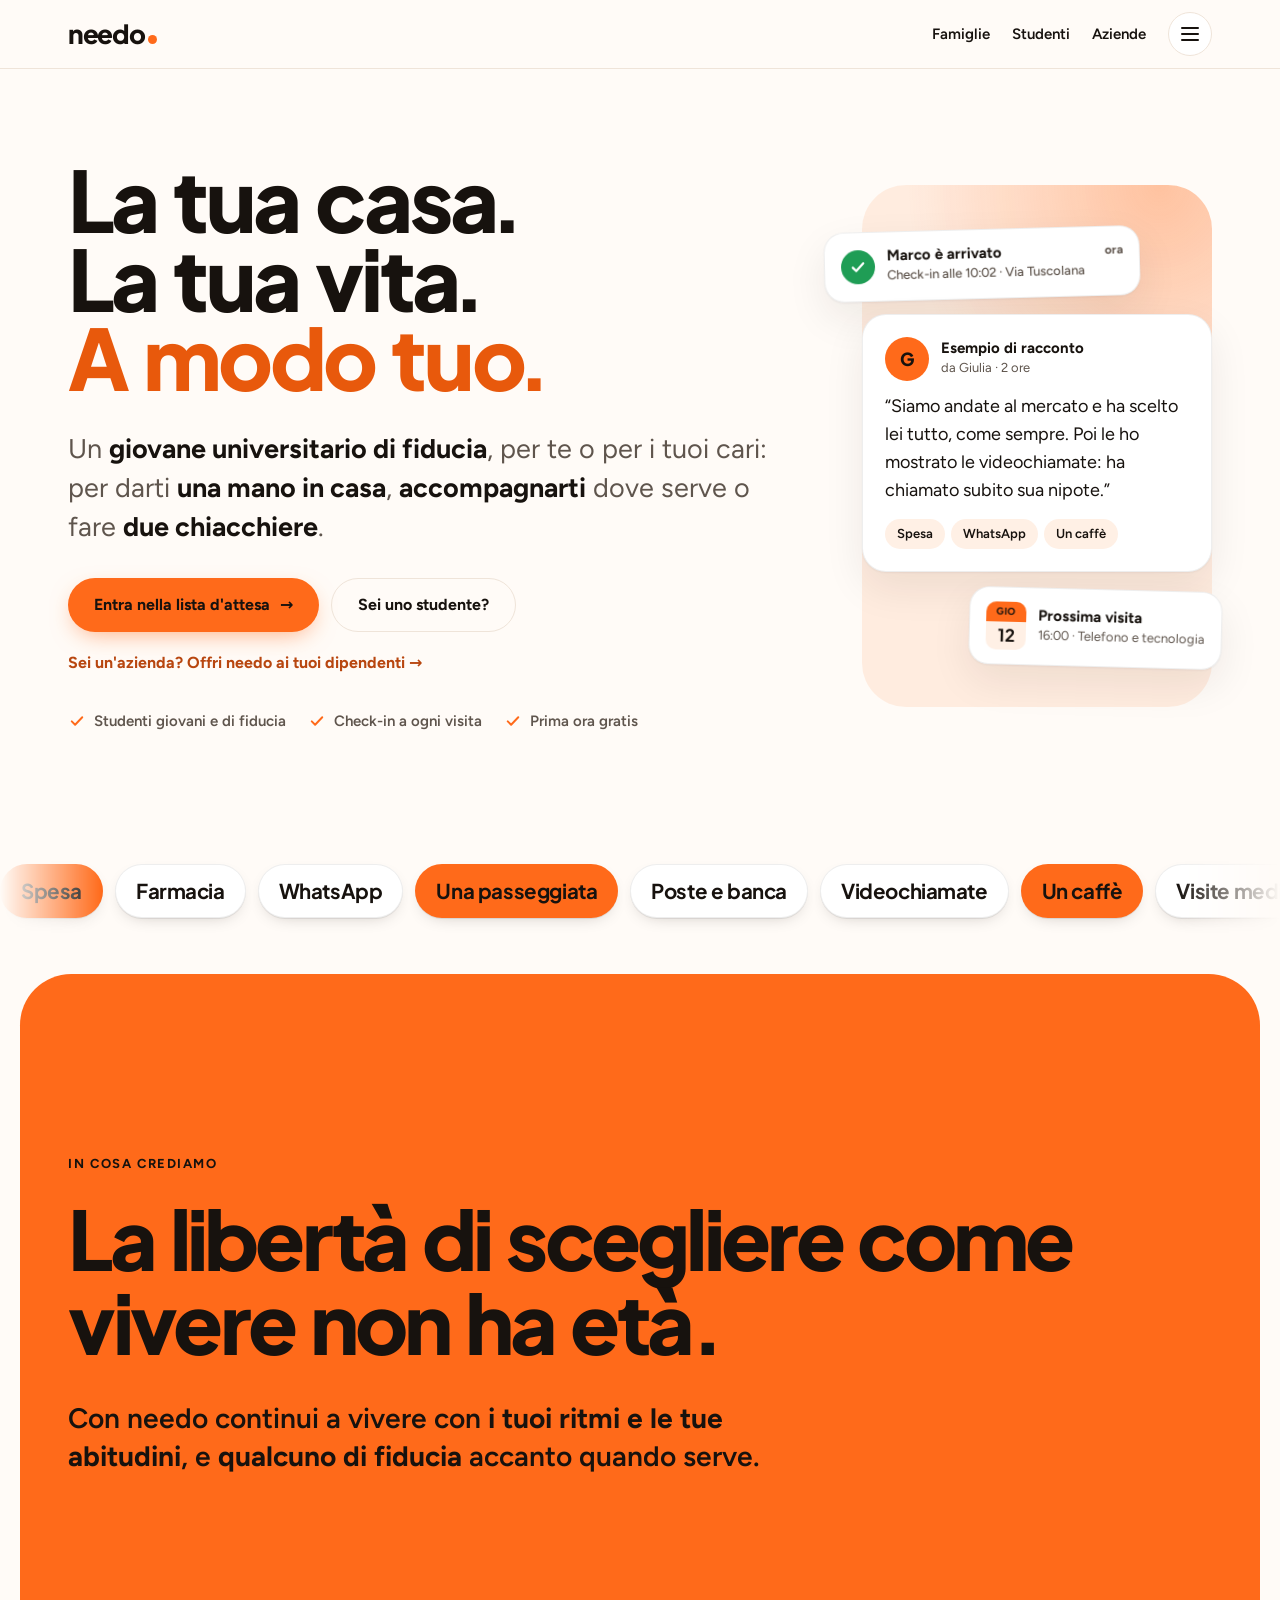
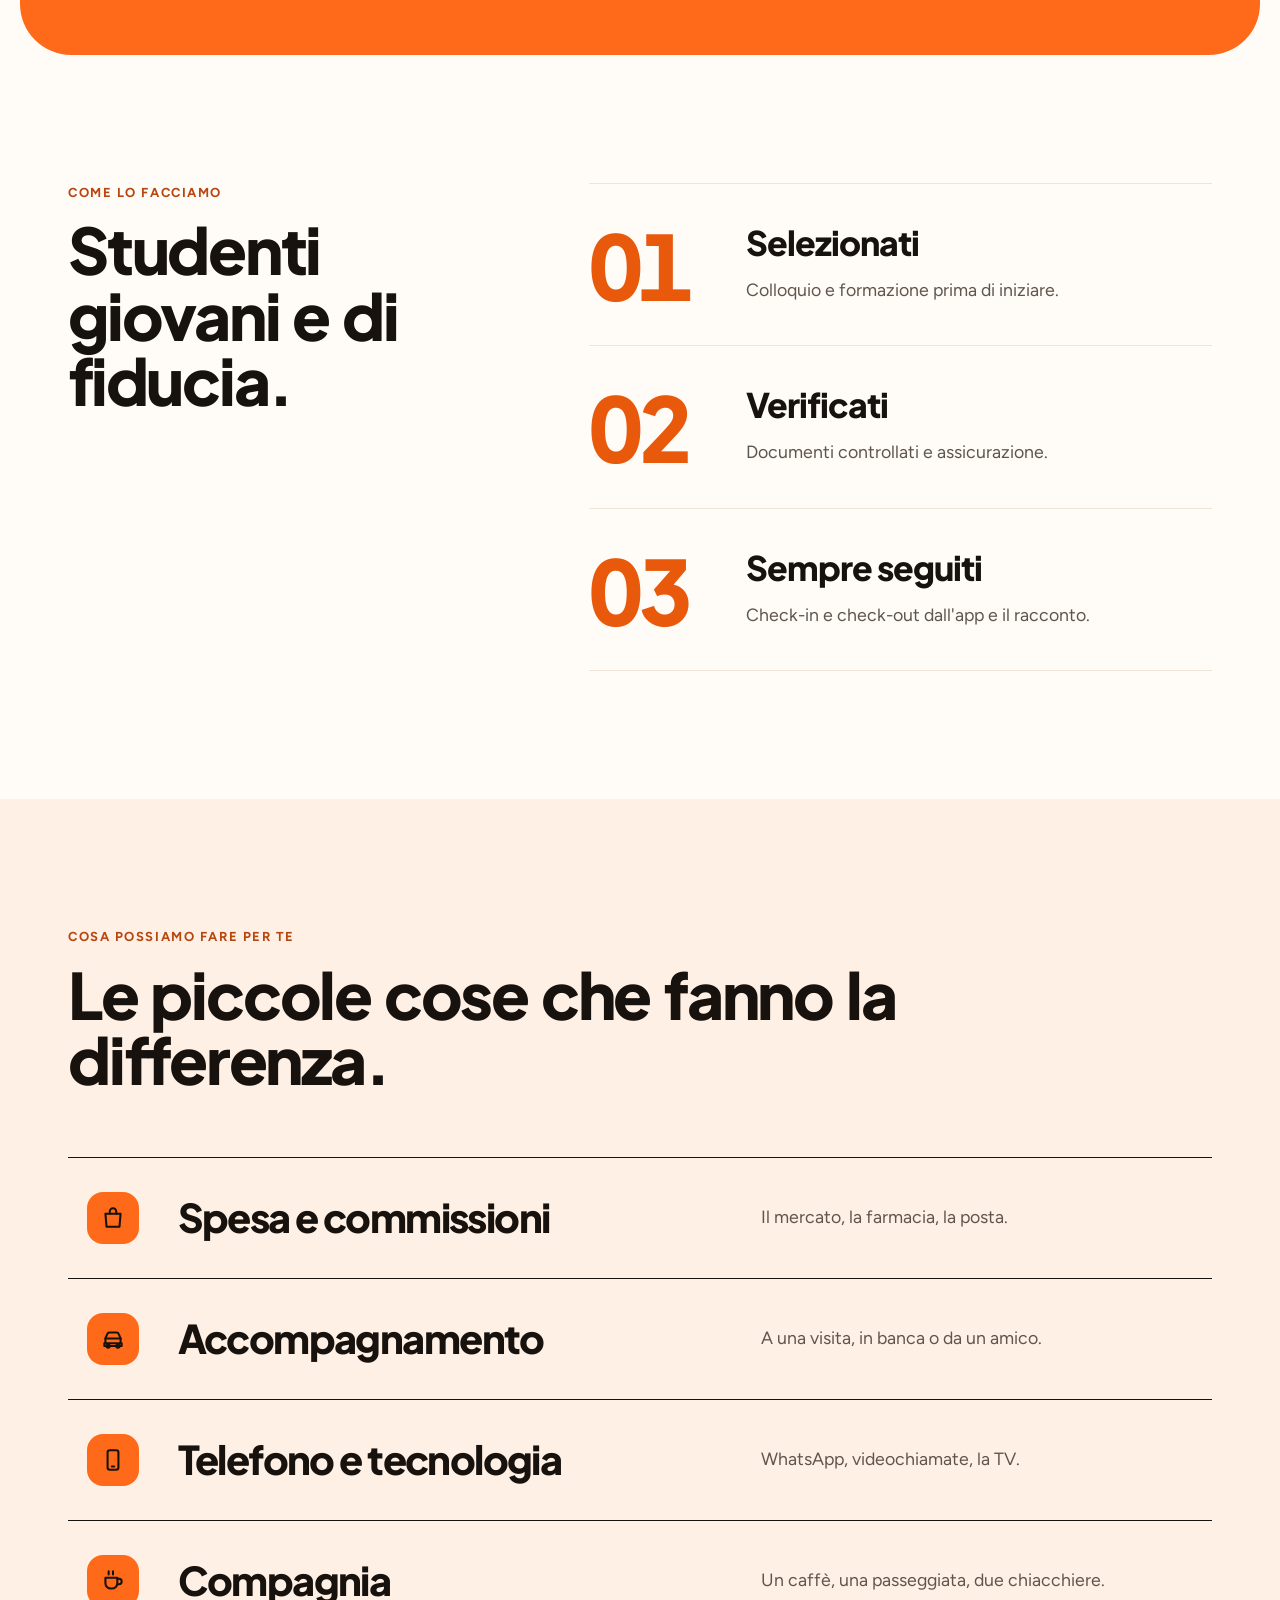
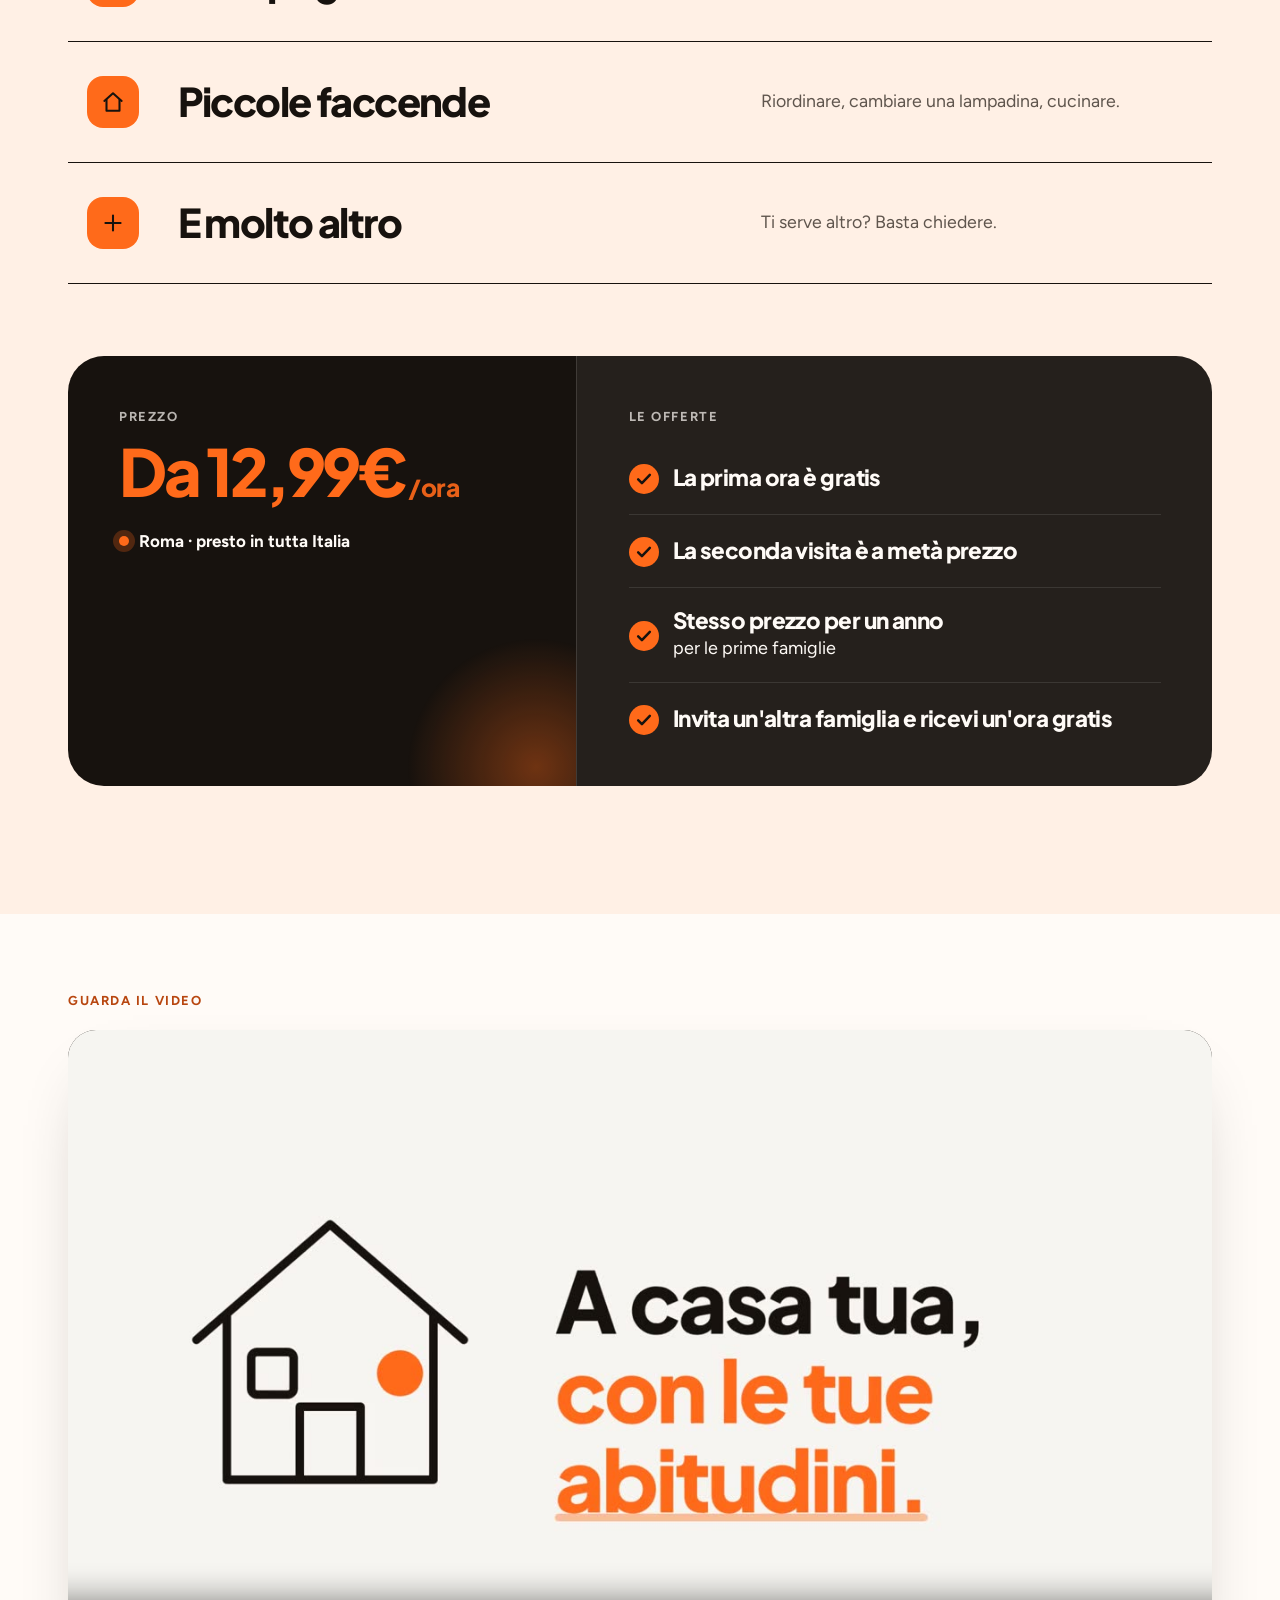
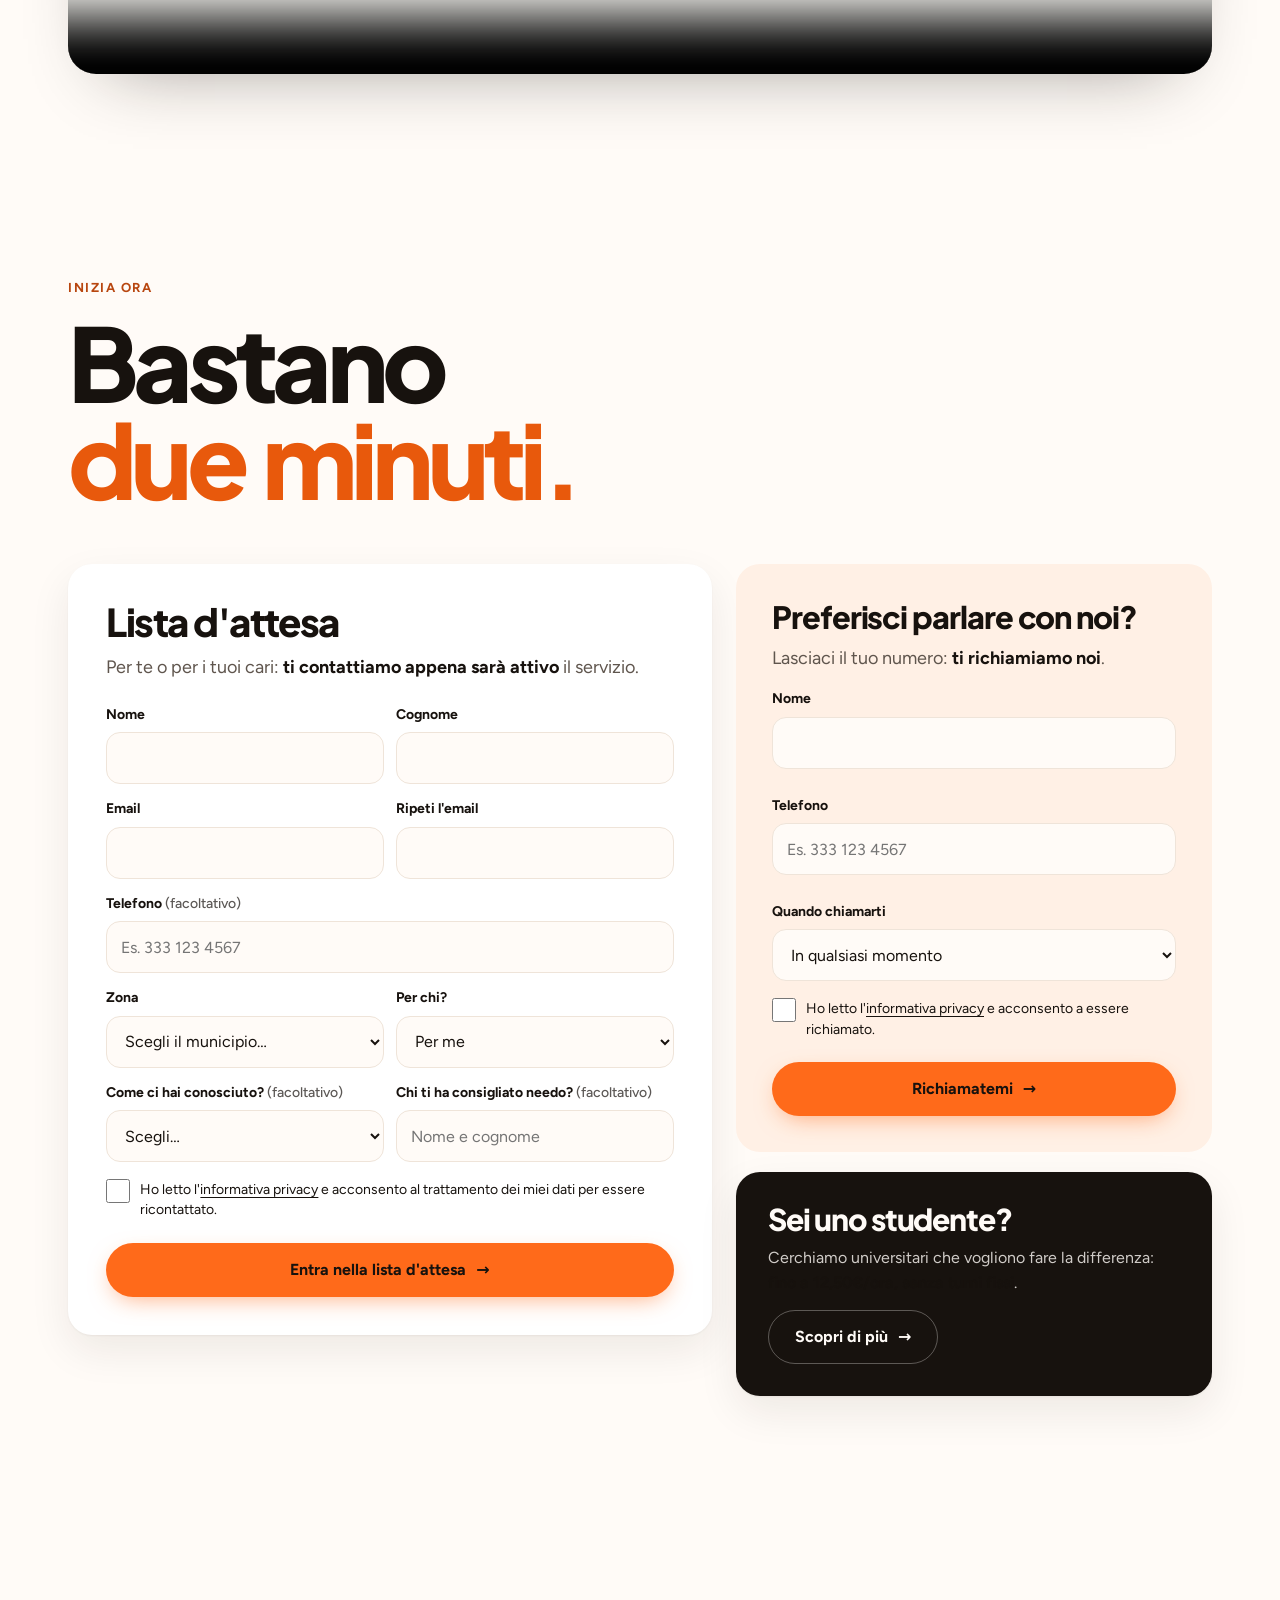
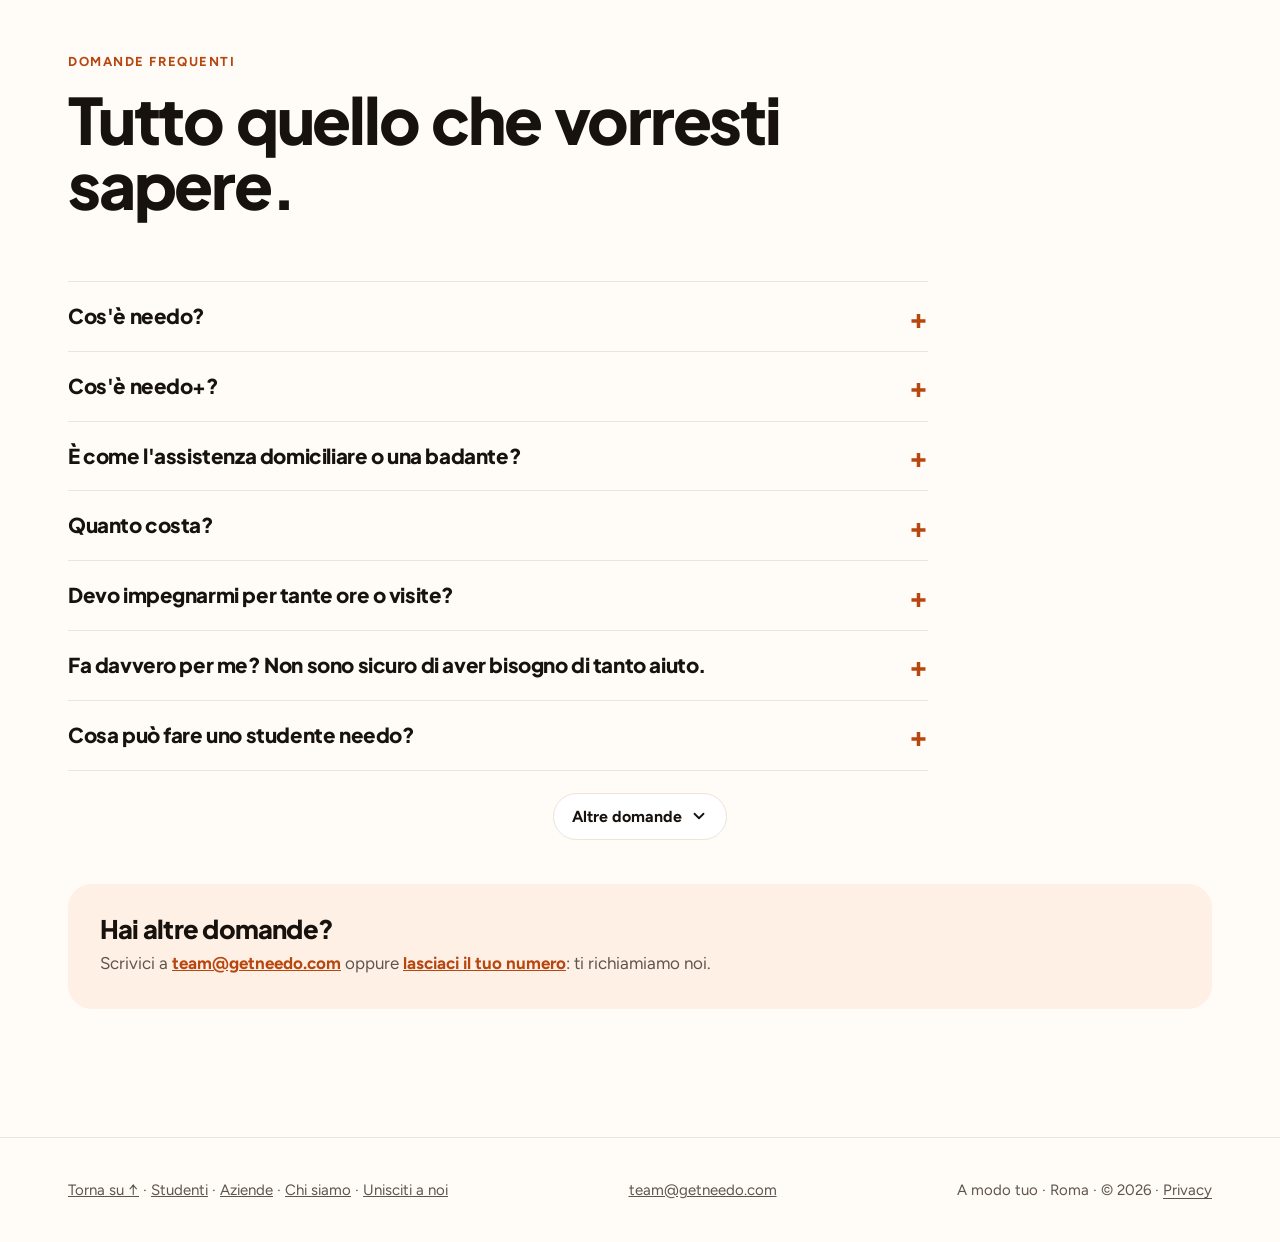
==== commit 08e867d9: "Famiglie: seconda visita a metà prezzo (offerte, FAQ, video) Co-Authored-By: Claude Opus 5.5 <norepl" ====
--- a/index.html
+++ b/index.html
@@ -6,7 +6,7 @@
 <meta name="referrer" content="no-referrer">
 <meta name="viewport" content="width=device-width, initial-scale=1, viewport-fit=cover">
 <title>needo · Compagnia e aiuto per anziani a Roma</title>
-<meta name="description" content="Studenti universitari selezionati aiutano gli anziani a Roma: spesa, commissioni, telefono, compagnia. Da 12,99€/ora, prima ora gratis.">
+<meta name="description" content="Studenti universitari selezionati aiutano gli anziani a Roma: spesa, commissioni, telefono, compagnia. Da 12,99€/ora, prima ora gratis e seconda visita a metà prezzo.">
 <meta name="theme-color" content="#FFFBF7" media="(prefers-color-scheme: light)">
 <meta name="theme-color" content="#121010" media="(prefers-color-scheme: dark)">
 <link rel="icon" type="image/svg+xml" href="/favicon.svg">
@@ -22,7 +22,7 @@
 <meta name="twitter:card" content="summary_large_image">
 <script type="application/ld+json">{"@context": "https://schema.org", "@type": "Organization", "name": "needo", "url": "https://getneedo.com/", "logo": "https://getneedo.com/icon-512.png", "email": "team@getneedo.com", "areaServed": {"@type": "City", "name": "Roma"}}</script>
 <script type="application/ld+json">{"@context": "https://schema.org", "@type": "Service", "name": "Compagnia e aiuto per anziani a domicilio", "serviceType": "Compagnia e aiuto non sanitario per anziani", "provider": {"@type": "Organization", "name": "needo", "url": "https://getneedo.com/"}, "areaServed": {"@type": "City", "name": "Roma"}, "availableLanguage": "it", "offers": {"@type": "Offer", "priceCurrency": "EUR", "priceSpecification": {"@type": "UnitPriceSpecification", "price": 12.99, "priceCurrency": "EUR", "unitText": "ora", "valueAddedTaxIncluded": true}}}</script>
-<script type="application/ld+json">{"@context": "https://schema.org", "@type": "FAQPage", "mainEntity": [{"@type": "Question", "name": "Cos'è needo?", "acceptedAnswer": {"@type": "Answer", "text": "Mettiamo in contatto le persone anziane e le loro famiglie con studenti universitari selezionati, che danno una mano nelle piccole cose di ogni giorno: commissioni, accompagnamenti, tecnologia, compagnia. Dopo ogni visita la famiglia riceve un breve racconto di com'è andata."}}, {"@type": "Question", "name": "È come l'assistenza domiciliare o una badante?", "acceptedAnswer": {"@type": "Answer", "text": "No. Offriamo aiuto pratico e compagnia, a ore e quando serve, senza prestazioni sanitarie. Non sostituiamo un medico, un infermiere o una badante a tempo pieno: siamo un aiuto in più, leggero e flessibile."}}, {"@type": "Question", "name": "Quanto costa?", "acceptedAnswer": {"@type": "Answer", "text": "Da 12,99€ l'ora: paghi solo il tempo prenotato e il prezzo dipende dal servizio. A ogni visita si aggiunge un costo di servizio di 1,50€, che con l'abbonamento needo+ non paghi. Sulle visite di più di 2 ore hai uno sconto del 5%; sulle visite che si ripetono ogni settimana il 5%, o il 10% con 2 o più giorni a settimana. La prima ora è gratis per tutte le famiglie. Per le prime famiglie, in più, il prezzo resta lo stesso per 12 mesi."}}, {"@type": "Question", "name": "Devo impegnarmi per tante ore o visite?", "acceptedAnswer": {"@type": "Answer", "text": "No. Puoi prenotare quando ti serve, anche una volta sola. Se vuoi visite regolari, quando prenoti scegli “Ogni settimana”: hai il 5% di sconto, il 10% se sono 2 o più giorni a settimana."}}, {"@type": "Question", "name": "Cos'è needo+?", "acceptedAnswer": {"@type": "Answer", "text": "È l'abbonamento per le famiglie, a 9,99€ al mese. Con needo+ non paghi il costo di servizio (1,50€ in meno su ogni visita), prenoti fino a 90 giorni prima invece di 60, hai uno sconto del 10% invece del 5% sulle visite di più di 2 ore e un'assistenza prioritaria: il nostro team risponde prima a te."}}, {"@type": "Question", "name": "Fa davvero per me? Non sono sicuro di aver bisogno di tanto aiuto.", "acceptedAnswer": {"@type": "Answer", "text": "È pensato proprio per chi se la cava benissimo da solo ma ogni tanto vorrebbe una mano: una commissione, un problema con il telefono, una passeggiata in compagnia. Prova la prima ora gratis e decidi tu."}}, {"@type": "Question", "name": "Cosa può fare uno studente needo?", "acceptedAnswer": {"@type": "Answer", "text": "La spesa e le commissioni, l'accompagnamento a una visita o in banca, l'aiuto con il telefono, WhatsApp e la TV, un po' di compagnia e piccole faccende di casa. Ti serve altro? Chiedi: probabilmente possiamo aiutarti."}}, {"@type": "Question", "name": "Chi sono gli studenti needo?", "acceptedAnswer": {"@type": "Answer", "text": "Sono studenti universitari maggiorenni, gentili e affidabili, che vogliono fare la differenza nella vita di qualcuno."}}, {"@type": "Question", "name": "Come garantite che le visite siano sicure e affidabili?", "acceptedAnswer": {"@type": "Answer", "text": "Conosciamo ogni studente con un colloquio, controlliamo documenti ed email universitaria e lo formiamo prima che inizi. Ogni visita inizia e finisce con un check-in e un check-out dall'app, e dopo arriva il racconto alla famiglia. Se qualcosa non va, ce ne occupiamo subito."}}, {"@type": "Question", "name": "Come viene scelto lo studente per me?", "acceptedAnswer": {"@type": "Answer", "text": "In base a dove abiti, al giorno e all'orario che preferisci e al tipo di aiuto che ti serve. Lo studente vede la tua richiesta e la accetta."}}, {"@type": "Question", "name": "In cosa è diverso needo da un'agenzia o da altre app?", "acceptedAnswer": {"@type": "Answer", "text": "Non ti mandiamo uno sconosciuto qualunque: gli studenti sono selezionati e formati da noi, prenoti in pochi tocchi senza contratti né impegni, e dopo ogni visita sai sempre com'è andata."}}, {"@type": "Question", "name": "Cosa succede durante una visita?", "acceptedAnswer": {"@type": "Answer", "text": "Lo studente arriva all'orario prenotato, fa check-in dall'app e ti aiuta con quello che avevi chiesto, con calma e ai tuoi tempi. Alla fine fa check-out e scrive il racconto della visita."}}, {"@type": "Question", "name": "Quanto dura una visita?", "acceptedAnswer": {"@type": "Answer", "text": "Decidi tu: prenoti il tempo che ti serve, a partire da un'ora."}}, {"@type": "Question", "name": "Come prenoto le visite?", "acceptedAnswer": {"@type": "Answer", "text": "Dall'app: scegli il giorno, l'orario e di cosa hai bisogno. Se preferisci, può farlo un tuo familiare per te, oppure puoi chiederci di richiamarti."}}, {"@type": "Question", "name": "Posso iscrivere un mio genitore o un nonno?", "acceptedAnswer": {"@type": "Answer", "text": "Sì. Puoi iscriverlo tu e gestire tutto al suo posto: il racconto di ogni visita arriva a te, anche se vivi lontano."}}, {"@type": "Question", "name": "Cosa significa needo per la mia famiglia?", "acceptedAnswer": {"@type": "Answer", "text": "Meno preoccupazioni: sai che il tuo caro ha qualcuno di fiducia accanto, e dopo ogni visita ricevi un racconto di com'è andata, anche da lontano."}}, {"@type": "Question", "name": "Come accedo all'app?", "acceptedAnswer": {"@type": "Answer", "text": "Quando il servizio sarà attivo nella tua zona ti mandiamo il link per scaricare l'app: accedi con l'email con cui ti sei iscritto."}}, {"@type": "Question", "name": "Non ho bisogno di assistenza: perché dovrei usarlo?", "acceptedAnswer": {"@type": "Answer", "text": "Non è solo per chi è in difficoltà. È per chi vuole continuare a vivere a modo suo, con qualcuno che dà una mano quando serve e porta un po' di compagnia."}}, {"@type": "Question", "name": "Dove siete attivi?", "acceptedAnswer": {"@type": "Answer", "text": "Stiamo partendo a Roma e presto arriveremo in tutta Italia. Iscriviti alla lista d'attesa: ti scriviamo appena possiamo venire nella tua zona."}}, {"@type": "Question", "name": "La mia azienda può offrire needo ai dipendenti?", "acceptedAnswer": {"@type": "Answer", "text": "Sì. Le aziende possono offrire needo con il welfare aziendale: per il dipendente diventa un benefit da usare per i propri familiari. Trovi tutto nella pagina per le aziende."}}, {"@type": "Question", "name": "Come funziona per gli studenti?", "acceptedAnswer": {"@type": "Answer", "text": "Guadagni fino a 12,50€ l'ora, senza turni fissi: accetti solo le visite che vuoi. Vieni pagato dopo ogni visita e se inviti un amico ricevi 5€ quando fa le prime 3 visite. Ti candidi con l'email universitaria."}}]}</script>
+<script type="application/ld+json">{"@context": "https://schema.org", "@type": "FAQPage", "mainEntity": [{"@type": "Question", "name": "Cos'è needo?", "acceptedAnswer": {"@type": "Answer", "text": "Mettiamo in contatto le persone anziane e le loro famiglie con studenti universitari selezionati, che danno una mano nelle piccole cose di ogni giorno: commissioni, accompagnamenti, tecnologia, compagnia. Dopo ogni visita la famiglia riceve un breve racconto di com'è andata."}}, {"@type": "Question", "name": "È come l'assistenza domiciliare o una badante?", "acceptedAnswer": {"@type": "Answer", "text": "No. Offriamo aiuto pratico e compagnia, a ore e quando serve, senza prestazioni sanitarie. Non sostituiamo un medico, un infermiere o una badante a tempo pieno: siamo un aiuto in più, leggero e flessibile."}}, {"@type": "Question", "name": "Quanto costa?", "acceptedAnswer": {"@type": "Answer", "text": "Da 12,99€ l'ora: paghi solo il tempo prenotato e il prezzo dipende dal servizio. A ogni visita si aggiunge un costo di servizio di 1,50€, che con l'abbonamento needo+ non paghi. Sulle visite di più di 2 ore hai uno sconto del 5%; sulle visite che si ripetono ogni settimana il 5%, o il 10% con 2 o più giorni a settimana. La prima ora è gratis per tutte le famiglie e la seconda visita è a metà prezzo. Per le prime famiglie, in più, il prezzo resta lo stesso per 12 mesi."}}, {"@type": "Question", "name": "Devo impegnarmi per tante ore o visite?", "acceptedAnswer": {"@type": "Answer", "text": "No. Puoi prenotare quando ti serve, anche una volta sola. Se vuoi visite regolari, quando prenoti scegli “Ogni settimana”: hai il 5% di sconto, il 10% se sono 2 o più giorni a settimana."}}, {"@type": "Question", "name": "Cos'è needo+?", "acceptedAnswer": {"@type": "Answer", "text": "È l'abbonamento per le famiglie, a 9,99€ al mese. Con needo+ non paghi il costo di servizio (1,50€ in meno su ogni visita), prenoti fino a 90 giorni prima invece di 60, hai uno sconto del 10% invece del 5% sulle visite di più di 2 ore e un'assistenza prioritaria: il nostro team risponde prima a te."}}, {"@type": "Question", "name": "Fa davvero per me? Non sono sicuro di aver bisogno di tanto aiuto.", "acceptedAnswer": {"@type": "Answer", "text": "È pensato proprio per chi se la cava benissimo da solo ma ogni tanto vorrebbe una mano: una commissione, un problema con il telefono, una passeggiata in compagnia. Prova la prima ora gratis e decidi tu."}}, {"@type": "Question", "name": "Cosa può fare uno studente needo?", "acceptedAnswer": {"@type": "Answer", "text": "La spesa e le commissioni, l'accompagnamento a una visita o in banca, l'aiuto con il telefono, WhatsApp e la TV, un po' di compagnia e piccole faccende di casa. Ti serve altro? Chiedi: probabilmente possiamo aiutarti."}}, {"@type": "Question", "name": "Chi sono gli studenti needo?", "acceptedAnswer": {"@type": "Answer", "text": "Sono studenti universitari maggiorenni, gentili e affidabili, che vogliono fare la differenza nella vita di qualcuno."}}, {"@type": "Question", "name": "Come garantite che le visite siano sicure e affidabili?", "acceptedAnswer": {"@type": "Answer", "text": "Conosciamo ogni studente con un colloquio, controlliamo documenti ed email universitaria e lo formiamo prima che inizi. Ogni visita inizia e finisce con un check-in e un check-out dall'app, e dopo arriva il racconto alla famiglia. Se qualcosa non va, ce ne occupiamo subito."}}, {"@type": "Question", "name": "Come viene scelto lo studente per me?", "acceptedAnswer": {"@type": "Answer", "text": "In base a dove abiti, al giorno e all'orario che preferisci e al tipo di aiuto che ti serve. Lo studente vede la tua richiesta e la accetta."}}, {"@type": "Question", "name": "In cosa è diverso needo da un'agenzia o da altre app?", "acceptedAnswer": {"@type": "Answer", "text": "Non ti mandiamo uno sconosciuto qualunque: gli studenti sono selezionati e formati da noi, prenoti in pochi tocchi senza contratti né impegni, e dopo ogni visita sai sempre com'è andata."}}, {"@type": "Question", "name": "Cosa succede durante una visita?", "acceptedAnswer": {"@type": "Answer", "text": "Lo studente arriva all'orario prenotato, fa check-in dall'app e ti aiuta con quello che avevi chiesto, con calma e ai tuoi tempi. Alla fine fa check-out e scrive il racconto della visita."}}, {"@type": "Question", "name": "Quanto dura una visita?", "acceptedAnswer": {"@type": "Answer", "text": "Decidi tu: prenoti il tempo che ti serve, a partire da un'ora."}}, {"@type": "Question", "name": "Come prenoto le visite?", "acceptedAnswer": {"@type": "Answer", "text": "Dall'app: scegli il giorno, l'orario e di cosa hai bisogno. Se preferisci, può farlo un tuo familiare per te, oppure puoi chiederci di richiamarti."}}, {"@type": "Question", "name": "Posso iscrivere un mio genitore o un nonno?", "acceptedAnswer": {"@type": "Answer", "text": "Sì. Puoi iscriverlo tu e gestire tutto al suo posto: il racconto di ogni visita arriva a te, anche se vivi lontano."}}, {"@type": "Question", "name": "Cosa significa needo per la mia famiglia?", "acceptedAnswer": {"@type": "Answer", "text": "Meno preoccupazioni: sai che il tuo caro ha qualcuno di fiducia accanto, e dopo ogni visita ricevi un racconto di com'è andata, anche da lontano."}}, {"@type": "Question", "name": "Come accedo all'app?", "acceptedAnswer": {"@type": "Answer", "text": "Quando il servizio sarà attivo nella tua zona ti mandiamo il link per scaricare l'app: accedi con l'email con cui ti sei iscritto."}}, {"@type": "Question", "name": "Non ho bisogno di assistenza: perché dovrei usarlo?", "acceptedAnswer": {"@type": "Answer", "text": "Non è solo per chi è in difficoltà. È per chi vuole continuare a vivere a modo suo, con qualcuno che dà una mano quando serve e porta un po' di compagnia."}}, {"@type": "Question", "name": "Dove siete attivi?", "acceptedAnswer": {"@type": "Answer", "text": "Stiamo partendo a Roma e presto arriveremo in tutta Italia. Iscriviti alla lista d'attesa: ti scriviamo appena possiamo venire nella tua zona."}}, {"@type": "Question", "name": "La mia azienda può offrire needo ai dipendenti?", "acceptedAnswer": {"@type": "Answer", "text": "Sì. Le aziende possono offrire needo con il welfare aziendale: per il dipendente diventa un benefit da usare per i propri familiari. Trovi tutto nella pagina per le aziende."}}, {"@type": "Question", "name": "Come funziona per gli studenti?", "acceptedAnswer": {"@type": "Answer", "text": "Guadagni fino a 12,50€ l'ora, senza turni fissi: accetti solo le visite che vuoi. Vieni pagato dopo ogni visita e se inviti un amico ricevi 5€ quando fa le prime 3 visite. Ti candidi con l'email universitaria."}}]}</script>
 <link rel="preload" href="/fonts/jakarta-800.woff2" as="font" type="font/woff2" crossorigin>
 <link rel="preload" href="/fonts/figtree-400.woff2" as="font" type="font/woff2" crossorigin>
 <link rel="stylesheet" href="/fonts/fonts.css">
@@ -625,6 +625,7 @@
           <span class="lab">Le offerte</span>
           <ul>
             <li><svg viewBox="0 0 24 24" aria-hidden="true"><path d="M5 12.5l4.5 4.5L19 7"/></svg><div><b>La prima ora è gratis</b></div></li>
+            <li><svg viewBox="0 0 24 24" aria-hidden="true"><path d="M5 12.5l4.5 4.5L19 7"/></svg><div><b>La seconda visita è a metà prezzo</b></div></li>
             <li><svg viewBox="0 0 24 24" aria-hidden="true"><path d="M5 12.5l4.5 4.5L19 7"/></svg><div><b>Stesso prezzo per un anno</b> per le prime famiglie</div></li>
             <li><svg viewBox="0 0 24 24" aria-hidden="true"><path d="M5 12.5l4.5 4.5L19 7"/></svg><div><b>Invita un'altra famiglia e ricevi un'ora gratis</b></div></li>
           </ul>
@@ -744,7 +745,7 @@
         <details class="rv"><summary>Cos&#x27;è needo?</summary><p>Mettiamo in contatto le persone anziane e le loro famiglie con <b>studenti universitari selezionati</b>, che danno una mano nelle piccole cose di ogni giorno: commissioni, accompagnamenti, tecnologia, compagnia. Dopo ogni visita la famiglia riceve un breve racconto di com&#x27;è andata.</p></details>
         <details class="rv"><summary>Cos&#x27;è needo+?</summary><p>È l&#x27;abbonamento per le famiglie, a <b>9,99€ al mese</b>. Con needo+ non paghi il costo di servizio (1,50€ in meno su ogni visita), prenoti fino a 90 giorni prima invece di 60, hai uno sconto del 10% invece del 5% sulle visite di più di 2 ore e un&#x27;assistenza prioritaria: il nostro team risponde prima a te.</p></details>
         <details class="rv"><summary>È come l&#x27;assistenza domiciliare o una badante?</summary><p>No. Offriamo aiuto pratico e compagnia, a ore e quando serve, senza prestazioni sanitarie. Non sostituiamo un medico, un infermiere o una badante a tempo pieno: siamo <b>un aiuto in più, leggero e flessibile</b>.</p></details>
-        <details class="rv"><summary>Quanto costa?</summary><p><b>Da 12,99€ l&#x27;ora</b>: paghi solo il tempo prenotato e il prezzo dipende dal servizio. A ogni visita si aggiunge un costo di servizio di 1,50€, che con l&#x27;abbonamento needo+ non paghi. Sulle visite di più di 2 ore hai uno sconto del 5%; sulle visite che si ripetono ogni settimana il 5%, o il 10% con 2 o più giorni a settimana. La prima ora è gratis per tutte le famiglie. Per le prime famiglie, in più, il prezzo resta lo stesso per 12 mesi.</p></details>
+        <details class="rv"><summary>Quanto costa?</summary><p><b>Da 12,99€ l&#x27;ora</b>: paghi solo il tempo prenotato e il prezzo dipende dal servizio. A ogni visita si aggiunge un costo di servizio di 1,50€, che con l&#x27;abbonamento needo+ non paghi. Sulle visite di più di 2 ore hai uno sconto del 5%; sulle visite che si ripetono ogni settimana il 5%, o il 10% con 2 o più giorni a settimana. La prima ora è gratis per tutte le famiglie e la seconda visita è a metà prezzo. Per le prime famiglie, in più, il prezzo resta lo stesso per 12 mesi.</p></details>
         <details class="rv"><summary>Devo impegnarmi per tante ore o visite?</summary><p>No. Puoi prenotare quando ti serve, <b>anche una volta sola</b>. Se vuoi visite regolari, quando prenoti scegli “Ogni settimana”: hai il 5% di sconto, il 10% se sono 2 o più giorni a settimana.</p></details>
         <details class="rv"><summary>Fa davvero per me? Non sono sicuro di aver bisogno di tanto aiuto.</summary><p>È pensato proprio per chi se la cava benissimo da solo ma ogni tanto vorrebbe una mano: una commissione, un problema con il telefono, una passeggiata in compagnia. <b>Prova la prima ora gratis</b> e decidi tu.</p></details>
         <details class="rv"><summary>Cosa può fare uno studente needo?</summary><p>La spesa e le commissioni, l&#x27;accompagnamento a una visita o in banca, l&#x27;aiuto con il telefono, WhatsApp e la TV, un po&#x27; di compagnia e piccole faccende di casa. Ti serve altro? Chiedi: probabilmente possiamo aiutarti.</p></details>
